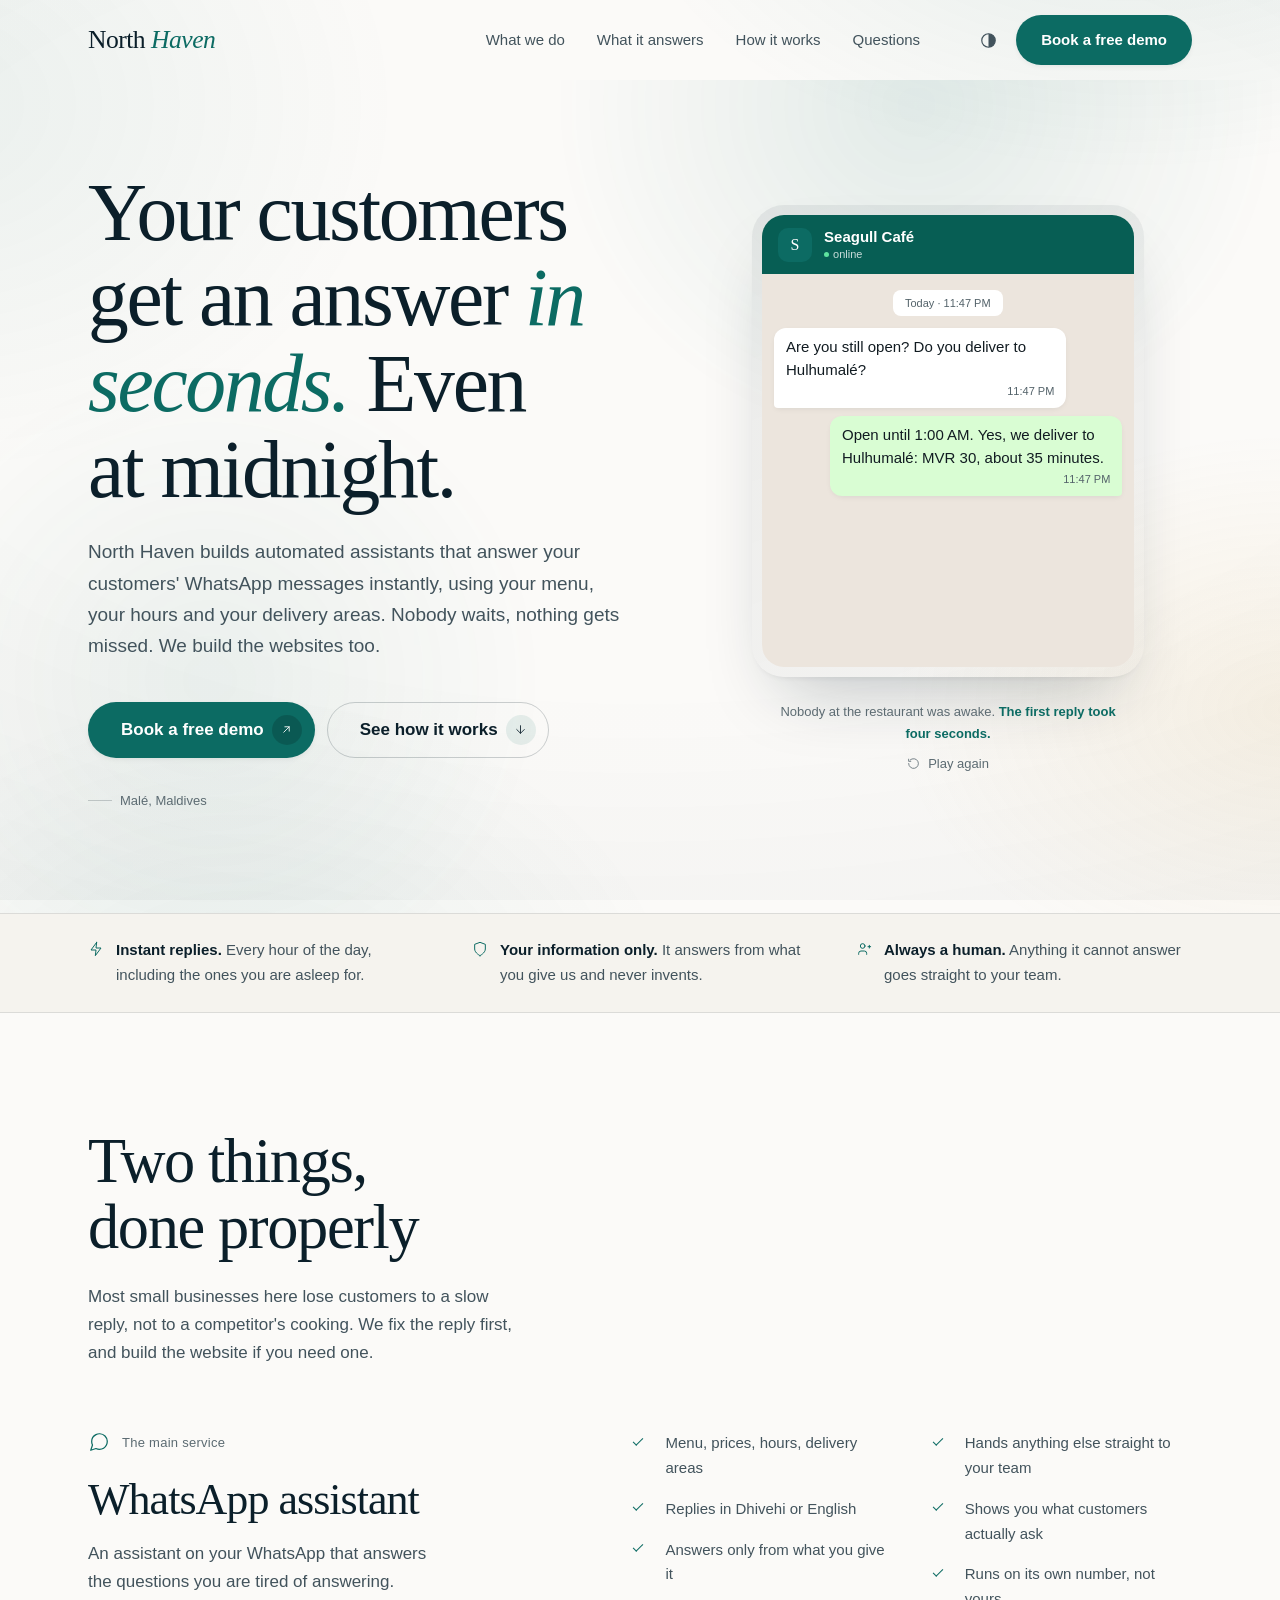
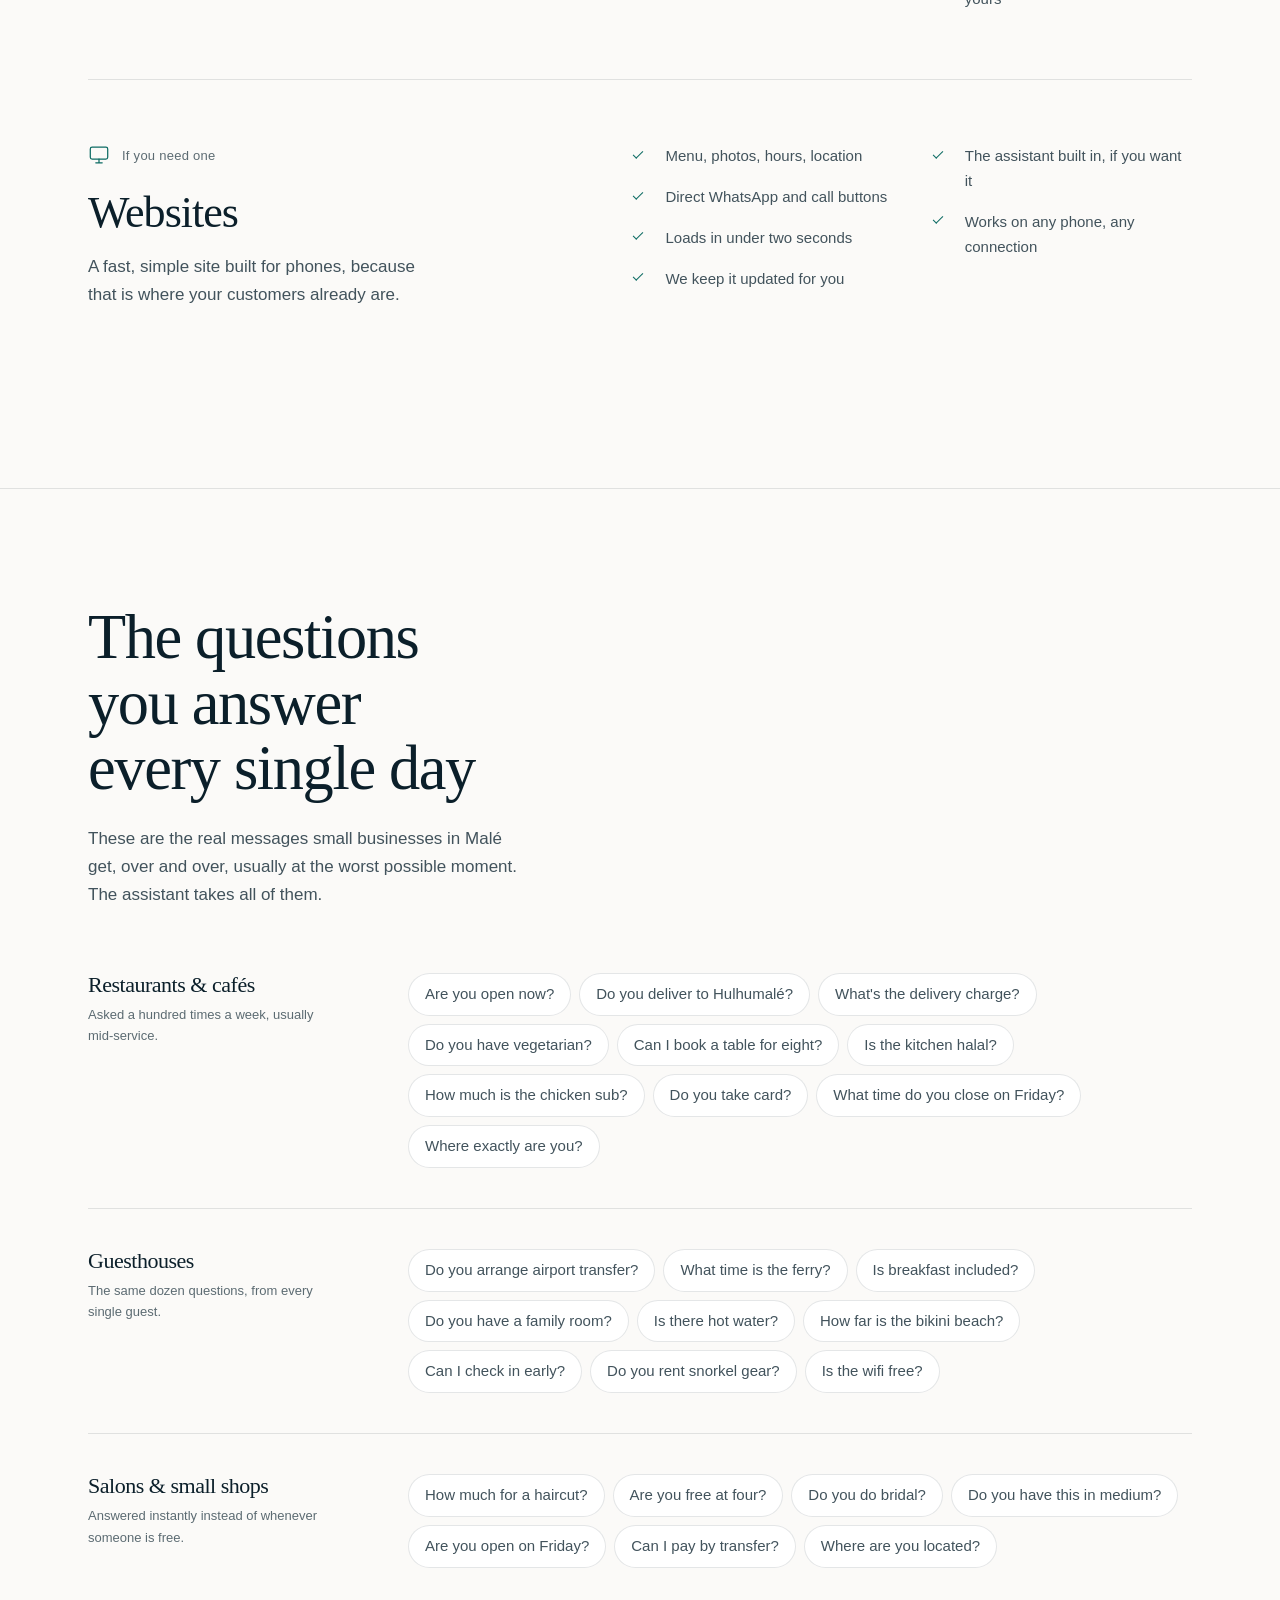
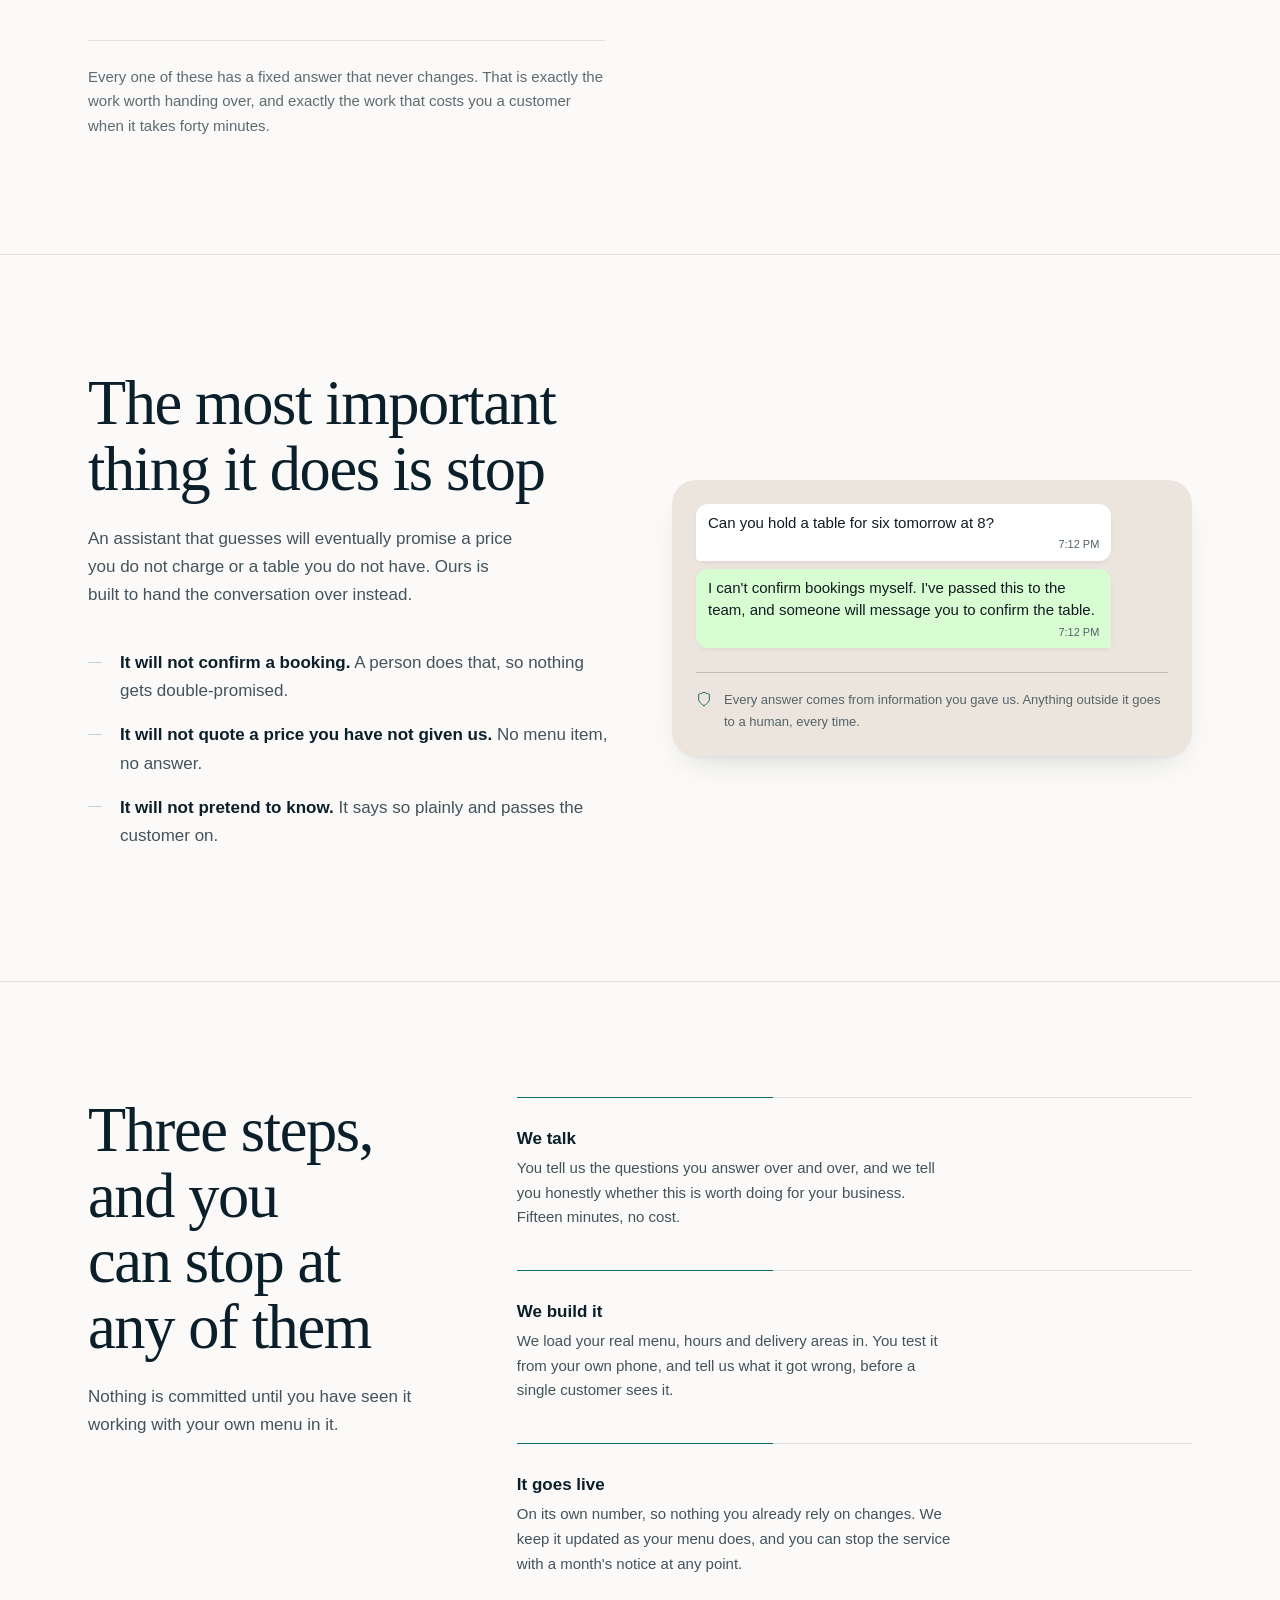
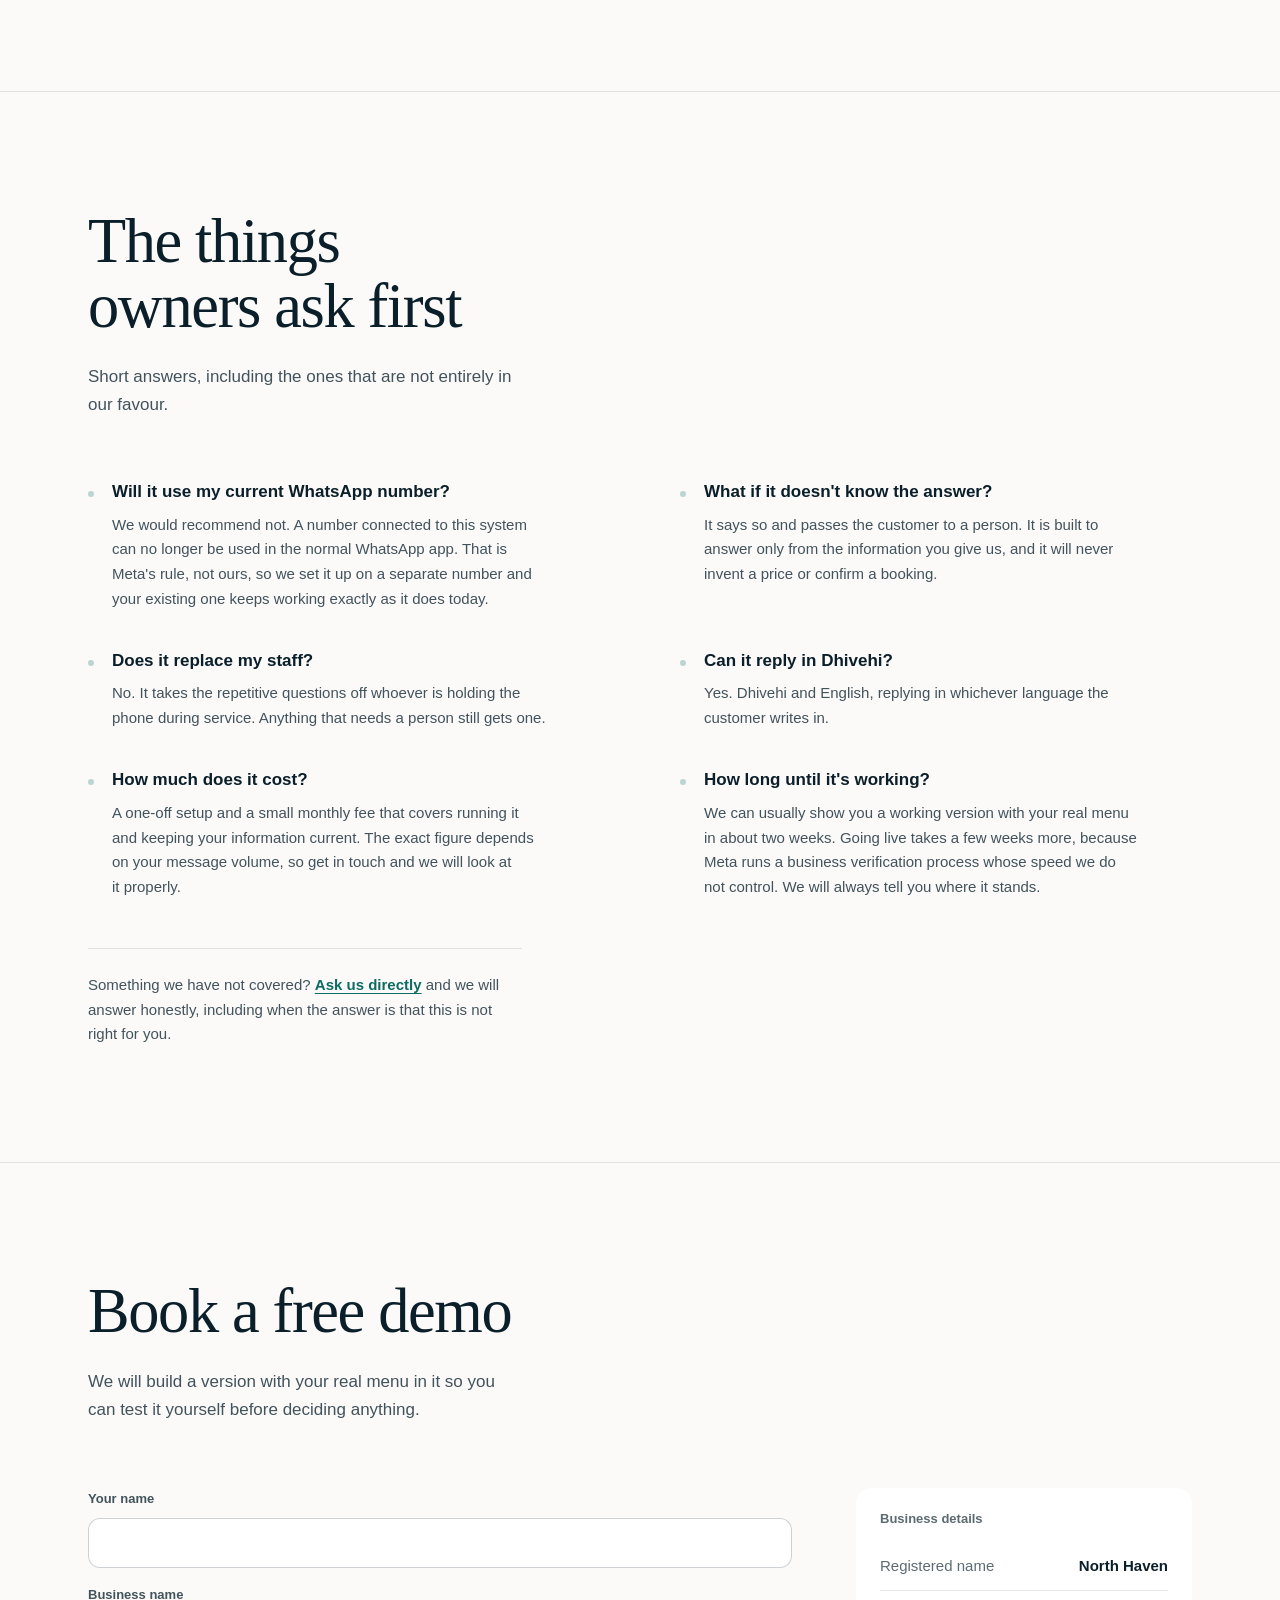
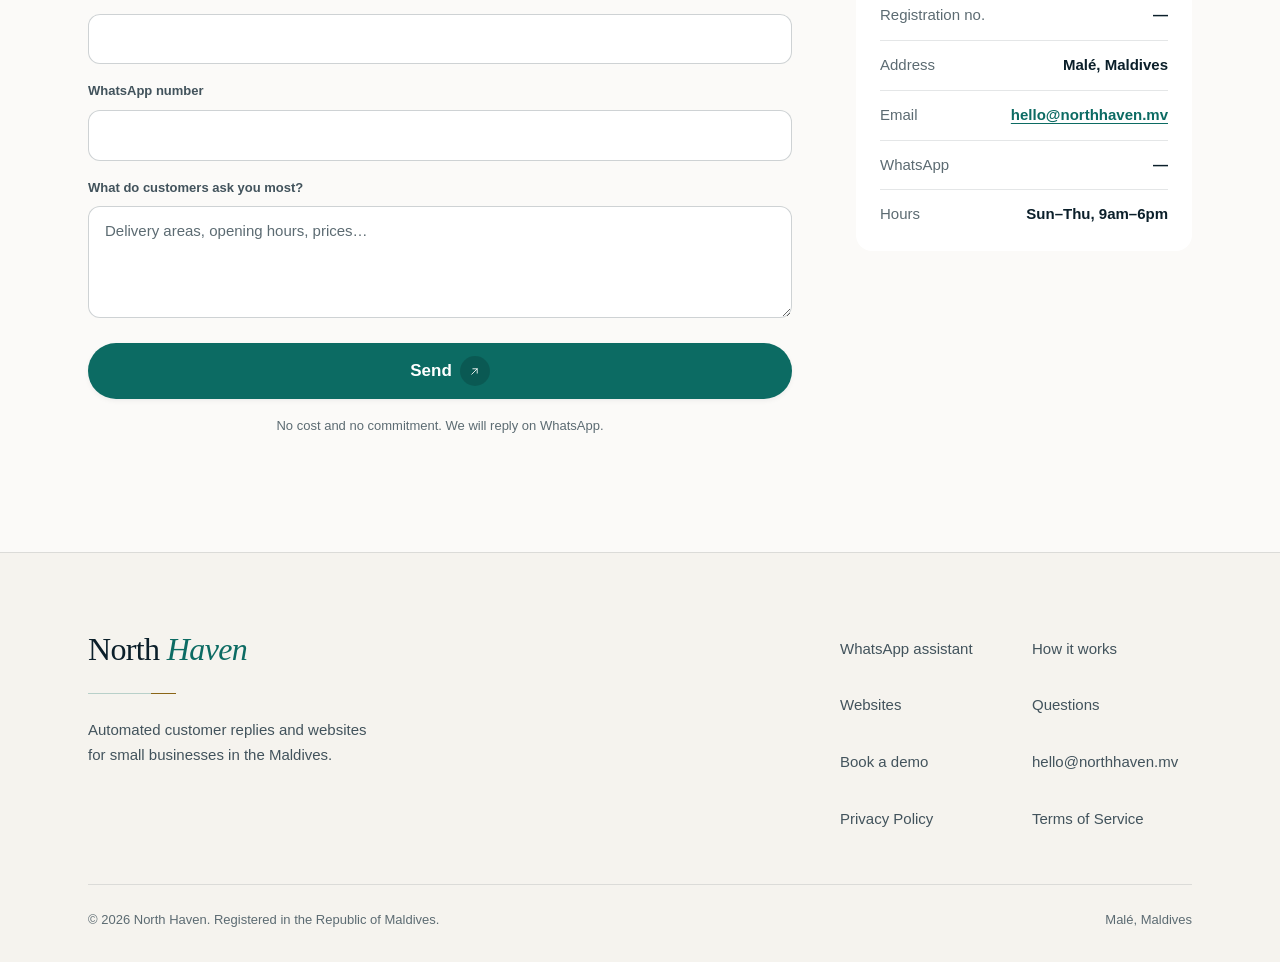
==== index.html @ 82501501 "Follow the OS theme; fix drawer focus and toggle a11y The light theme was complete and passing contr" ====
<!DOCTYPE html>
<html lang="en">
<head>
<meta charset="utf-8">
<meta name="viewport" content="width=device-width, initial-scale=1">
<title>North Haven — Automated WhatsApp replies for Maldivian businesses</title>
<meta name="description" content="North Haven builds automated assistants that answer your customers' WhatsApp messages instantly, from your menu, hours and delivery areas, so nobody waits. Websites too. Based in Malé, Maldives.">
<link rel="canonical" href="https://northhaven.mv/">

<meta property="og:type" content="website">
<meta property="og:url" content="https://northhaven.mv/">
<meta property="og:site_name" content="North Haven">
<meta property="og:title" content="North Haven — Automated WhatsApp replies for Maldivian businesses">
<meta property="og:description" content="Your customers get an answer in seconds. Even at midnight. Automated WhatsApp assistants and websites for small businesses in the Maldives.">
<meta property="og:locale" content="en_GB">
<meta name="twitter:card" content="summary_large_image">
<meta name="theme-color" content="#07100F">

<link rel="icon" href="data:image/svg+xml,%3Csvg xmlns='http://www.w3.org/2000/svg' viewBox='0 0 32 32'%3E%3Crect width='32' height='32' rx='7' fill='%2307100F'/%3E%3Ctext x='16' y='23.5' font-family='Georgia,serif' font-size='21' fill='%234FD1B9' text-anchor='middle'%3EN%3C/text%3E%3C/svg%3E">

<script>
(function(){
  var d=document.documentElement,t;
  d.classList.add('js');
  try{
    t=localStorage.getItem('nh-theme');
    if(t!=='light'&&t!=='dark'){
      t=window.matchMedia&&window.matchMedia('(prefers-color-scheme: light)').matches?'light':'dark';
    }
  }catch(e){t='dark';}
  d.setAttribute('data-theme',t);
  var m=document.querySelector('meta[name="theme-color"]');
  if(m)m.setAttribute('content',t==='light'?'#FBFAF8':'#07100F');
})();
</script>

<link rel="preload" href="assets/fonts/instrumentsans-normal-latin.woff2" as="font" type="font/woff2" crossorigin>
<link rel="preload" href="assets/fonts/instrumentserif-normal-latin.woff2" as="font" type="font/woff2" crossorigin>
<link rel="stylesheet" href="assets/styles.css">

<script type="application/ld+json">
{
  "@context":"https://schema.org",
  "@type":"ProfessionalService",
  "name":"North Haven",
  "description":"Automated WhatsApp assistants and websites for small businesses in the Maldives.",
  "url":"https://northhaven.mv/",
  "email":"hello@northhaven.mv",
  "areaServed":{"@type":"Country","name":"Maldives"},
  "address":{"@type":"PostalAddress","addressLocality":"Malé","addressCountry":"MV"}
}
</script>
</head>
<body>

<a class="skip" href="#main">Skip to content</a>

<header class="site-header" data-stuck="false">
  <div class="wrap">
    <nav class="nav" aria-label="Primary">
      <a class="wordmark" href="index.html">North <em>Haven</em></a>

      <ul class="nav__links">
        <li><a href="#what-we-do">What we do</a></li>
        <li><a href="#what-it-answers">What it answers</a></li>
        <li><a href="#how-it-works">How it works</a></li>
        <li><a href="#questions">Questions</a></li>
      </ul>

      <div class="nav__end">
        <button class="theme" type="button" data-theme-toggle>
          <svg viewBox="0 0 24 24" fill="none" stroke="currentColor" stroke-width="1.5" stroke-linecap="round" stroke-linejoin="round" aria-hidden="true">
            <circle cx="12" cy="12" r="8.5"/>
            <path d="M12 3.5a8.5 8.5 0 0 1 0 17z" fill="currentColor" stroke="none"/>
          </svg>
          <span class="sr" data-theme-label>Switch to light theme</span>
        </button>

        <a class="btn btn--primary nav__cta" href="#contact">Book a free demo</a>

        <button class="nav__toggle" type="button" aria-expanded="false" aria-controls="mobile-nav">
          <span class="bar"></span>
          <span class="sr">Menu</span>
        </button>
      </div>
    </nav>

    <div class="nav__drawer" id="mobile-nav" data-open="false">
      <a href="#what-we-do">What we do</a>
      <a href="#what-it-answers">What it answers</a>
      <a href="#how-it-works">How it works</a>
      <a href="#questions">Questions</a>
      <a class="btn btn--primary btn--block" href="#contact">Book a free demo</a>
    </div>
  </div>
</header>

<main id="main">

  <section class="hero">
    <div class="hero__aura" aria-hidden="true"></div>
    <div class="wrap">
      <div class="hero__grid">

        <div>
          <h1>Your customers get an answer <em>in seconds.</em> Even at midnight.</h1>
          <p class="hero__lead">
            North Haven builds automated assistants that answer your customers' WhatsApp messages
            instantly, using your menu, your hours and your delivery areas. Nobody waits, nothing
            gets missed. We build the websites too.
          </p>
          <div class="hero__actions">
            <a class="btn btn--primary btn--lg" href="#contact">
              Book a free demo
              <span class="btn__disc" aria-hidden="true">
                <svg viewBox="0 0 24 24" fill="none" stroke="currentColor" stroke-linecap="round" stroke-linejoin="round"><path d="M7 17 17 7M9 7h8v8"/></svg>
              </span>
            </a>
            <a class="btn btn--ghost btn--lg" href="#how-it-works">
              See how it works
              <span class="btn__disc" aria-hidden="true">
                <svg viewBox="0 0 24 24" fill="none" stroke="currentColor" stroke-linecap="round" stroke-linejoin="round"><path d="M12 5v14M5 12l7 7 7-7"/></svg>
              </span>
            </a>
          </div>
          <p class="hero__where">Malé, Maldives</p>
        </div>

        <div class="demo" id="demo">
          <div class="demo__tray">
            <div class="demo__phone">
              <div class="demo__bar">
                <span class="demo__av" aria-hidden="true">S</span>
                <span class="demo__who">
                  <b>Seagull Café</b>
                  <span><i aria-hidden="true"></i> online</span>
                </span>
              </div>
              <div class="demo__body" role="img" aria-label="An example WhatsApp conversation at 11:47 PM. A customer asks whether the restaurant is open and delivers to Hulhumalé, and the assistant answers instantly with the closing time, the delivery charge and the vegetarian options.">
                <span class="demo__stamp" data-seq data-hold="500">Today · 11:47 PM</span>

                <div class="msg msg--in" data-seq data-hold="900">
                  Are you still open? Do you deliver to Hulhumalé?
                  <time>11:47 PM</time>
                </div>

                <div class="typing" data-hold="1100" aria-hidden="true"><i></i><i></i><i></i></div>

                <div class="msg msg--out" data-seq data-hold="1600">
                  Open until 1:00 AM. Yes, we deliver to Hulhumalé: MVR 30, about 35 minutes.
                  <time>11:47 PM</time>
                </div>

                <div class="msg msg--in" data-seq data-hold="800">
                  Anything vegetarian?
                  <time>11:48 PM</time>
                </div>

                <div class="typing" data-hold="900" aria-hidden="true"><i></i><i></i><i></i></div>

                <div class="msg msg--out" data-seq data-hold="0">
                  Five vegetarian dishes tonight. Sending you the list and prices now.
                  <time>11:48 PM</time>
                </div>
              </div>
            </div>
          </div>
          <p class="demo__caption">Nobody at the restaurant was awake. <b>The first reply took four seconds.</b></p>
          <button class="demo__replay" type="button" data-replay hidden>
            <svg viewBox="0 0 24 24" fill="none" stroke="currentColor" stroke-linecap="round" stroke-linejoin="round" aria-hidden="true"><path d="M3 12a9 9 0 1 0 3-6.7"/><path d="M3 4v4h4"/></svg>
            Play again
          </button>
        </div>

      </div>
    </div>
  </section>

  <div class="band">
    <div class="wrap">
      <ul>
        <li>
          <svg viewBox="0 0 24 24" fill="none" stroke="currentColor" stroke-linecap="round" stroke-linejoin="round" aria-hidden="true"><path d="M13 2 4.5 13.5H12l-1 8.5 8.5-11.5H12l1-8.5z"/></svg>
          <span><b>Instant replies.</b> Every hour of the day, including the ones you are asleep for.</span>
        </li>
        <li>
          <svg viewBox="0 0 24 24" fill="none" stroke="currentColor" stroke-linecap="round" stroke-linejoin="round" aria-hidden="true"><path d="M12 22s8-4 8-10V5l-8-3-8 3v7c0 6 8 10 8 10z"/></svg>
          <span><b>Your information only.</b> It answers from what you give us and never invents.</span>
        </li>
        <li>
          <svg viewBox="0 0 24 24" fill="none" stroke="currentColor" stroke-linecap="round" stroke-linejoin="round" aria-hidden="true"><path d="M16 20v-1.5a3.5 3.5 0 0 0-3.5-3.5h-5A3.5 3.5 0 0 0 4 18.5V20"/><circle cx="10" cy="7.5" r="3.5"/><path d="M18 8.5h4M20 6.5v4"/></svg>
          <span><b>Always a human.</b> Anything it cannot answer goes straight to your team.</span>
        </li>
      </ul>
    </div>
  </div>

  <section class="section" id="what-we-do">
    <div class="wrap">
      <div class="shead">
        <h2>Two things, done properly</h2>
        <p>Most small businesses here lose customers to a slow reply, not to a competitor's
           cooking. We fix the reply first, and build the website if you need one.</p>
      </div>

      <article class="svc">
        <div>
          <div class="svc__mark">
            <svg viewBox="0 0 24 24" fill="none" stroke="currentColor" stroke-linecap="round" stroke-linejoin="round" aria-hidden="true"><path d="M21 11.5a8.4 8.4 0 0 1-.9 3.8 8.5 8.5 0 0 1-7.6 4.7 8.4 8.4 0 0 1-3.8-.9L3 21l1.9-5.7a8.4 8.4 0 0 1-.9-3.8 8.5 8.5 0 0 1 4.7-7.6 8.4 8.4 0 0 1 3.8-.9h.5a8.5 8.5 0 0 1 8 8v.5z"/></svg>
            <span>The main service</span>
          </div>
          <h3>WhatsApp assistant</h3>
          <p class="svc__lede">An assistant on your WhatsApp that answers the questions you are
             tired of answering.</p>
        </div>
        <ul class="svc__list">
          <li>Menu, prices, hours, delivery areas</li>
          <li>Replies in Dhivehi or English</li>
          <li>Answers only from what you give it</li>
          <li>Hands anything else straight to your team</li>
          <li>Shows you what customers actually ask</li>
          <li>Runs on its own number, not yours</li>
        </ul>
      </article>

      <article class="svc">
        <div>
          <div class="svc__mark">
            <svg viewBox="0 0 24 24" fill="none" stroke="currentColor" stroke-linecap="round" stroke-linejoin="round" aria-hidden="true"><rect x="2.5" y="3.5" width="19" height="13" rx="2"/><path d="M8.5 20.5h7M12 16.5v4"/></svg>
            <span>If you need one</span>
          </div>
          <h3>Websites</h3>
          <p class="svc__lede">A fast, simple site built for phones, because that is where your
             customers already are.</p>
        </div>
        <ul class="svc__list">
          <li>Menu, photos, hours, location</li>
          <li>Direct WhatsApp and call buttons</li>
          <li>Loads in under two seconds</li>
          <li>We keep it updated for you</li>
          <li>The assistant built in, if you want it</li>
          <li>Works on any phone, any connection</li>
        </ul>
      </article>
    </div>
  </section>

  <section class="section" id="what-it-answers">
    <div class="wrap">
      <div class="shead">
        <h2>The questions you answer every single day</h2>
        <p>These are the real messages small businesses in Malé get, over and over, usually at
           the worst possible moment. The assistant takes all of them.</p>
      </div>

      <div class="ask">
        <div class="ask__row">
          <div class="ask__who">
            <h3>Restaurants &amp; cafés</h3>
            <p>Asked a hundred times a week, usually mid-service.</p>
          </div>
          <ul class="ask__chips">
            <li>Are you open now?</li>
            <li>Do you deliver to Hulhumalé?</li>
            <li>What's the delivery charge?</li>
            <li>Do you have vegetarian?</li>
            <li>Can I book a table for eight?</li>
            <li>Is the kitchen halal?</li>
            <li>How much is the chicken sub?</li>
            <li>Do you take card?</li>
            <li>What time do you close on Friday?</li>
            <li>Where exactly are you?</li>
          </ul>
        </div>

        <div class="ask__row">
          <div class="ask__who">
            <h3>Guesthouses</h3>
            <p>The same dozen questions, from every single guest.</p>
          </div>
          <ul class="ask__chips">
            <li>Do you arrange airport transfer?</li>
            <li>What time is the ferry?</li>
            <li>Is breakfast included?</li>
            <li>Do you have a family room?</li>
            <li>Is there hot water?</li>
            <li>How far is the bikini beach?</li>
            <li>Can I check in early?</li>
            <li>Do you rent snorkel gear?</li>
            <li>Is the wifi free?</li>
          </ul>
        </div>

        <div class="ask__row">
          <div class="ask__who">
            <h3>Salons &amp; small shops</h3>
            <p>Answered instantly instead of whenever someone is free.</p>
          </div>
          <ul class="ask__chips">
            <li>How much for a haircut?</li>
            <li>Are you free at four?</li>
            <li>Do you do bridal?</li>
            <li>Do you have this in medium?</li>
            <li>Are you open on Friday?</li>
            <li>Can I pay by transfer?</li>
            <li>Where are you located?</li>
          </ul>
        </div>
      </div>

      <p class="ask__note">Every one of these has a fixed answer that never changes. That is
         exactly the work worth handing over, and exactly the work that costs you a customer
         when it takes forty minutes.</p>
    </div>
  </section>

  <section class="section" id="honest">
    <div class="wrap">
      <div class="honest">
        <div>
          <div class="shead">
            <h2>The most important thing it does is stop</h2>
            <p>An assistant that guesses will eventually promise a price you do not charge or a
               table you do not have. Ours is built to hand the conversation over instead.</p>
          </div>
          <ul class="wont">
            <li><b>It will not confirm a booking.</b> A person does that, so nothing gets
                double-promised.</li>
            <li><b>It will not quote a price you have not given us.</b> No menu item, no answer.</li>
            <li><b>It will not pretend to know.</b> It says so plainly and passes the customer on.</li>
          </ul>
        </div>

        <div class="proof">
          <div class="msg msg--in">
            Can you hold a table for six tomorrow at 8?
            <time>7:12 PM</time>
          </div>
          <div class="msg msg--out">
            I can't confirm bookings myself. I've passed this to the team, and someone will message
            you to confirm the table.
            <time>7:12 PM</time>
          </div>
          <p class="proof__foot">
            <svg viewBox="0 0 24 24" fill="none" stroke="currentColor" stroke-linecap="round" stroke-linejoin="round" aria-hidden="true"><path d="M12 22s8-4 8-10V5l-8-3-8 3v7c0 6 8 10 8 10z"/></svg>
            <span>Every answer comes from information you gave us. Anything outside it goes to a
            human, every time.</span>
          </p>
        </div>
      </div>
    </div>
  </section>

  <section class="section" id="how-it-works">
    <div class="wrap">
      <div class="split">
        <div class="shead">
          <h2>Three steps, and you can stop at any of them</h2>
          <p>Nothing is committed until you have seen it working with your own menu in it.</p>
        </div>

        <div class="steps">
          <article class="step">
            <h3>We talk</h3>
            <p>You tell us the questions you answer over and over, and we tell you honestly
               whether this is worth doing for your business. Fifteen minutes, no cost.</p>
          </article>
          <article class="step">
            <h3>We build it</h3>
            <p>We load your real menu, hours and delivery areas in. You test it from your own
               phone, and tell us what it got wrong, before a single customer sees it.</p>
          </article>
          <article class="step">
            <h3>It goes live</h3>
            <p>On its own number, so nothing you already rely on changes. We keep it updated as
               your menu does, and you can stop the service with a month's notice at any point.</p>
          </article>
        </div>
      </div>
    </div>
  </section>

  <section class="section" id="questions">
    <div class="wrap">
      <div class="shead">
        <h2>The things owners ask first</h2>
        <p>Short answers, including the ones that are not entirely in our favour.</p>
      </div>

      <div class="faq">
          <div class="faq__item">
            <h3>Will it use my current WhatsApp number?</h3>
            <p>We would recommend not. A number connected to this system can no longer be used in
               the normal WhatsApp app. That is Meta's rule, not ours, so we set it up on a
               separate number and your existing one keeps working exactly as it does today.</p>
          </div>
          <div class="faq__item">
            <h3>What if it doesn't know the answer?</h3>
            <p>It says so and passes the customer to a person. It is built to answer only from the
               information you give us, and it will never invent a price or confirm a booking.</p>
          </div>
          <div class="faq__item">
            <h3>Does it replace my staff?</h3>
            <p>No. It takes the repetitive questions off whoever is holding the phone during
               service. Anything that needs a person still gets one.</p>
          </div>
          <div class="faq__item">
            <h3>Can it reply in Dhivehi?</h3>
            <p>Yes. Dhivehi and English, replying in whichever language the customer writes in.</p>
          </div>
          <div class="faq__item">
            <h3>How much does it cost?</h3>
            <p>A one-off setup and a small monthly fee that covers running it and keeping your
               information current. The exact figure depends on your message volume, so get in
               touch and we will look at it properly.</p>
          </div>
          <div class="faq__item">
            <h3>How long until it's working?</h3>
            <p>We can usually show you a working version with your real menu in about two weeks.
               Going live takes a few weeks more, because Meta runs a business verification
               process whose speed we do not control. We will always tell you where it stands.</p>
          </div>

        <p class="faq__more">Something we have not covered?
          <a href="#contact">Ask us directly</a> and we will answer honestly, including when the
          answer is that this is not right for you.</p>
      </div>
    </div>
  </section>

  <section class="section" id="contact">
    <div class="wrap">
      <div class="shead">
        <h2>Book a free demo</h2>
        <p>We will build a version with your real menu in it so you can test it yourself before
           deciding anything.</p>
      </div>

      <div class="contact">
        <div>
          <form id="demo-form" data-endpoint="" data-whatsapp="9607000000" novalidate>
            <div class="field">
              <label for="name">Your name</label>
              <input type="text" id="name" name="name" autocomplete="name" required>
            </div>
            <div class="field">
              <label for="business">Business name</label>
              <input type="text" id="business" name="business" autocomplete="organization" required>
            </div>
            <div class="field">
              <label for="phone">WhatsApp number</label>
              <input type="tel" id="phone" name="phone" autocomplete="tel" inputmode="tel" required>
            </div>
            <div class="field">
              <label for="message">What do customers ask you most?</label>
              <textarea id="message" name="message" placeholder="Delivery areas, opening hours, prices…"></textarea>
            </div>

            <button class="btn btn--primary btn--lg btn--block" type="submit">
              Send
              <span class="btn__disc" aria-hidden="true">
                <svg viewBox="0 0 24 24" fill="none" stroke="currentColor" stroke-linecap="round" stroke-linejoin="round"><path d="M7 17 17 7M9 7h8v8"/></svg>
              </span>
            </button>
            <p class="form__note">No cost and no commitment. We will reply on WhatsApp.</p>
            <p class="form__status" id="form-status" role="status" aria-live="polite"></p>
          </form>
        </div>

        <aside class="details">
          <h3>Business details</h3>
          <dl>
            <div class="row"><dt>Registered name</dt><dd>North Haven</dd></div>
            <div class="row"><dt>Registration no.</dt><dd>—</dd></div>
            <div class="row"><dt>Address</dt><dd>Malé, Maldives</dd></div>
            <div class="row"><dt>Email</dt><dd><a href="mailto:hello@northhaven.mv">hello@northhaven.mv</a></dd></div>
            <div class="row"><dt>WhatsApp</dt><dd>—</dd></div>
            <div class="row"><dt>Hours</dt><dd>Sun–Thu, 9am–6pm</dd></div>
          </dl>
        </aside>
      </div>
    </div>
  </section>

</main>

<footer class="site-footer">
  <div class="wrap">
    <div class="footer__top">
      <div class="footer__blurb">
        <span class="wordmark">North <em>Haven</em></span>
        <div class="rule"></div>
        <p>Automated customer replies and websites for small businesses in the Maldives.</p>
      </div>
      <nav class="footer__nav" aria-label="Footer">
        <a href="#what-we-do">WhatsApp assistant</a>
        <a href="#how-it-works">How it works</a>
        <a href="#what-we-do">Websites</a>
        <a href="#questions">Questions</a>
        <a href="#contact">Book a demo</a>
        <a href="mailto:hello@northhaven.mv">hello@northhaven.mv</a>
        <a href="privacy.html">Privacy Policy</a>
        <a href="terms.html">Terms of Service</a>
      </nav>
    </div>
    <div class="footer__bottom">
      <span>© <span data-year>2026</span> North Haven. Registered in the Republic of Maldives.</span>
      <span>Malé, Maldives</span>
    </div>
  </div>
</footer>

<script src="assets/main.js" defer></script>
</body>
</html>
---- assets/styles.css ----
/* ============================================================
   Fonts — self-hosted. No third-party request, no visitor IP
   leaves the site. Files in assets/fonts/.
   ============================================================ */

@font-face{
  font-family:'Instrument Sans';
  font-style:italic;
  font-weight:400 700;
  font-display:swap;
  src:url(fonts/instrumentsans-italic-latin-ext.woff2) format('woff2');
  unicode-range:U+0100-02BA, U+02BD-02C5, U+02C7-02CC, U+02CE-02D7, U+02DD-02FF, U+0304, U+0308, U+0329, U+1D00-1DBF, U+1E00-1E9F, U+1EF2-1EFF, U+2020, U+20A0-20AB, U+20AD-20C0, U+2113, U+2C60-2C7F, U+A720-A7FF;
}
@font-face{
  font-family:'Instrument Sans';
  font-style:italic;
  font-weight:400 700;
  font-display:swap;
  src:url(fonts/instrumentsans-italic-latin.woff2) format('woff2');
  unicode-range:U+0000-00FF, U+0131, U+0152-0153, U+02BB-02BC, U+02C6, U+02DA, U+02DC, U+0304, U+0308, U+0329, U+2000-206F, U+20AC, U+2122, U+2191, U+2193, U+2212, U+2215, U+FEFF, U+FFFD;
}
@font-face{
  font-family:'Instrument Sans';
  font-style:normal;
  font-weight:400 700;
  font-display:swap;
  src:url(fonts/instrumentsans-normal-latin-ext.woff2) format('woff2');
  unicode-range:U+0100-02BA, U+02BD-02C5, U+02C7-02CC, U+02CE-02D7, U+02DD-02FF, U+0304, U+0308, U+0329, U+1D00-1DBF, U+1E00-1E9F, U+1EF2-1EFF, U+2020, U+20A0-20AB, U+20AD-20C0, U+2113, U+2C60-2C7F, U+A720-A7FF;
}
@font-face{
  font-family:'Instrument Sans';
  font-style:normal;
  font-weight:400 700;
  font-display:swap;
  src:url(fonts/instrumentsans-normal-latin.woff2) format('woff2');
  unicode-range:U+0000-00FF, U+0131, U+0152-0153, U+02BB-02BC, U+02C6, U+02DA, U+02DC, U+0304, U+0308, U+0329, U+2000-206F, U+20AC, U+2122, U+2191, U+2193, U+2212, U+2215, U+FEFF, U+FFFD;
}
@font-face{
  font-family:'Instrument Serif';
  font-style:italic;
  font-weight:400;
  font-display:swap;
  src:url(fonts/instrumentserif-italic-latin-ext.woff2) format('woff2');
  unicode-range:U+0100-02BA, U+02BD-02C5, U+02C7-02CC, U+02CE-02D7, U+02DD-02FF, U+0304, U+0308, U+0329, U+1D00-1DBF, U+1E00-1E9F, U+1EF2-1EFF, U+2020, U+20A0-20AB, U+20AD-20C0, U+2113, U+2C60-2C7F, U+A720-A7FF;
}
@font-face{
  font-family:'Instrument Serif';
  font-style:italic;
  font-weight:400;
  font-display:swap;
  src:url(fonts/instrumentserif-italic-latin.woff2) format('woff2');
  unicode-range:U+0000-00FF, U+0131, U+0152-0153, U+02BB-02BC, U+02C6, U+02DA, U+02DC, U+0304, U+0308, U+0329, U+2000-206F, U+20AC, U+2122, U+2191, U+2193, U+2212, U+2215, U+FEFF, U+FFFD;
}
@font-face{
  font-family:'Instrument Serif';
  font-style:normal;
  font-weight:400;
  font-display:swap;
  src:url(fonts/instrumentserif-normal-latin-ext.woff2) format('woff2');
  unicode-range:U+0100-02BA, U+02BD-02C5, U+02C7-02CC, U+02CE-02D7, U+02DD-02FF, U+0304, U+0308, U+0329, U+1D00-1DBF, U+1E00-1E9F, U+1EF2-1EFF, U+2020, U+20A0-20AB, U+20AD-20C0, U+2113, U+2C60-2C7F, U+A720-A7FF;
}
@font-face{
  font-family:'Instrument Serif';
  font-style:normal;
  font-weight:400;
  font-display:swap;
  src:url(fonts/instrumentserif-normal-latin.woff2) format('woff2');
  unicode-range:U+0000-00FF, U+0131, U+0152-0153, U+02BB-02BC, U+02C6, U+02DA, U+02DC, U+0304, U+0308, U+0329, U+2000-206F, U+20AC, U+2122, U+2191, U+2193, U+2212, U+2215, U+FEFF, U+FFFD;
}

/* ============================================================
   North Haven — design system
   Dark by default. [data-theme="light"] on <html> flips it.
   Spacing is an 8pt scale. Type is a fixed ramp.
   ============================================================ */

:root{
  color-scheme:dark;

  --bg:#07100F;
  --bg-2:#0B1817;
  --surface:#0E1E1C;
  --surface-2:#122523;
  --line:rgb(226 242 239 / .09);
  --line-2:rgb(226 242 239 / .17);
  --fg:#E9F1EF;
  --fg-2:#A7BAB6;
  --fg-3:#8CA09C;

  --accent:#4FD1B9;
  --accent-ink:#062B27;
  --accent-soft:rgb(79 209 185 / .13);
  --accent-line:rgb(79 209 185 / .32);
  --sand:#E5BB6E;

  --glow-a:rgb(79 209 185 / .13);
  --glow-b:rgb(20 118 108 / .20);
  --glow-c:rgb(229 187 110 / .07);
  --vignette:rgb(2 8 8 / .55);

  --shadow-1:0 2px 8px -2px rgb(2 10 9 / .5);
  --shadow-2:0 18px 40px -20px rgb(2 10 9 / .8), 0 2px 6px -3px rgb(2 10 9 / .6);
  --shadow-3:0 40px 80px -32px rgb(2 10 9 / .9), 0 4px 12px -6px rgb(2 10 9 / .7);

  --chat-canvas:#0C1A19;
  --chat-in:#152524;
  --chat-out:#123B34;
  --chat-fg:#D2ECE0;
  --chat-meta:#93B5A9;
  --chat-bar:#0B2A26;

  /* 8pt scale */
  --s1:4px;  --s2:8px;  --s3:12px; --s4:16px; --s5:24px;
  --s6:32px; --s7:40px; --s8:48px; --s9:64px; --s10:80px;
  --s11:96px; --s12:128px;

  --sect:clamp(80px,9vw,128px);
  --wrap:1200px;
  --gut:clamp(20px,4vw,48px);

  --r1:8px; --r2:12px; --r3:16px; --r4:24px; --r5:32px;

  --disp:'Instrument Serif',Georgia,'Times New Roman',serif;
  --sans:'Instrument Sans',-apple-system,BlinkMacSystemFont,'Segoe UI',Helvetica,Arial,sans-serif;

  --t-xs:.8125rem; --t-sm:.9375rem; --t-base:1.0625rem;
  --t-md:1.1875rem; --t-lg:1.375rem; --t-xl:1.75rem;
  --t-2xl:clamp(2rem,1.5rem + 2vw,2.75rem);
  --t-3xl:clamp(2.4rem,1.55rem + 3.4vw,3.9rem);
  --t-4xl:clamp(2.9rem,1.7rem + 4.9vw,5.1rem);

  --out:cubic-bezier(.16,1,.3,1);
  --spring:cubic-bezier(.32,.72,0,1);
  --ease:cubic-bezier(.4,0,.2,1);
}

[data-theme="light"]{
  color-scheme:light;

  --bg:#FBFAF8;
  --bg-2:#F5F3EE;
  --surface:#FFFFFF;
  --surface-2:#F7F5F0;
  --line:rgb(11 31 42 / .11);
  --line-2:rgb(11 31 42 / .20);
  --fg:#0B1F2A;
  --fg-2:#42535C;
  --fg-3:#5C6B72;

  --accent:#0C6B63;
  --accent-ink:#FFFFFF;
  --accent-soft:rgb(12 107 99 / .09);
  --accent-line:rgb(12 107 99 / .26);
  --sand:#8A6516;

  --glow-a:rgb(12 107 99 / .10);
  --glow-b:rgb(12 107 99 / .07);
  --glow-c:rgb(217 164 65 / .10);
  --vignette:rgb(11 31 42 / .05);

  --shadow-1:0 2px 6px -2px rgb(11 31 42 / .10);
  --shadow-2:0 16px 34px -18px rgb(11 31 42 / .22), 0 2px 5px -3px rgb(11 31 42 / .12);
  --shadow-3:0 36px 72px -30px rgb(11 31 42 / .28), 0 4px 10px -6px rgb(11 31 42 / .14);

  --chat-canvas:#ECE5DD;
  --chat-in:#FFFFFF;
  --chat-out:#D9FDD3;
  --chat-fg:#111B21;
  --chat-meta:#54636A;
  --chat-bar:#075E54;
}

/* ---------- reset + browser surfaces ---------- */

*,*::before,*::after{box-sizing:border-box}

html{
  -webkit-text-size-adjust:100%;
  scroll-behavior:smooth;
  scroll-padding-top:96px;
  scrollbar-color:var(--line-2) transparent;
}

body{
  margin:0;
  min-height:100dvh;
  background:var(--bg);
  color:var(--fg);
  font-family:var(--sans);
  font-size:var(--t-base);
  line-height:1.65;
  font-variant-numeric:tabular-nums;
  -webkit-font-smoothing:antialiased;
  text-rendering:optimizeLegibility;
  caret-color:var(--accent);
  overflow-x:clip;
}

body::before{
  content:"";
  position:fixed;
  inset:-10%;
  z-index:-2;
  pointer-events:none;
  background:
    radial-gradient(52% 44% at 82% -4%,var(--glow-a),transparent 64%),
    radial-gradient(46% 52% at 4% 18%,var(--glow-b),transparent 66%),
    radial-gradient(40% 40% at 92% 74%,var(--glow-c),transparent 64%),
    radial-gradient(44% 48% at 24% 104%,var(--glow-b),transparent 66%);
}

body::after{
  content:"";
  position:fixed;
  inset:0;
  z-index:-1;
  pointer-events:none;
  background:radial-gradient(128% 92% at 50% 34%,transparent 46%,var(--vignette) 100%);
}

::selection{background:var(--accent-soft);color:var(--fg)}
::-webkit-scrollbar{width:12px;height:12px}
::-webkit-scrollbar-track{background:transparent}
::-webkit-scrollbar-thumb{background:var(--line-2);border-radius:99px;border:3px solid var(--bg)}
::-webkit-scrollbar-thumb:hover{background:var(--fg-3)}

img,svg{display:block;max-width:100%;height:auto}
a{color:inherit;text-underline-offset:.2em;text-decoration-thickness:1px}
button{font:inherit;color:inherit;cursor:pointer;border:0;background:none}
ul,ol{margin:0;padding:0;list-style:none}
p{margin:0;text-wrap:pretty}

h1,h2,h3,h4{
  margin:0;
  font-family:var(--disp);
  font-weight:400;
  letter-spacing:-.022em;
  line-height:1.05;
  text-wrap:balance;
}

:focus-visible{outline:2px solid var(--accent);outline-offset:3px;border-radius:4px}

.skip{
  position:absolute;left:-9999px;top:0;z-index:60;
  background:var(--accent);color:var(--accent-ink);
  padding:var(--s3) var(--s5);border-radius:0 0 var(--r1) 0;
  font-weight:600;font-size:var(--t-sm);text-decoration:none;
}
.skip:focus{left:0}

.sr{position:absolute;width:1px;height:1px;padding:0;margin:-1px;overflow:hidden;clip:rect(0 0 0 0);white-space:nowrap;border:0}

/* ---------- layout ---------- */

.wrap{max-width:var(--wrap);margin-inline:auto;padding-inline:var(--gut)}
.section{padding-block:var(--sect);position:relative}
.section + .section{border-top:1px solid var(--line)}

.shead{max-width:34rem}
.shead h2{font-size:var(--t-3xl);margin-bottom:var(--s5)}
.shead p{color:var(--fg-2);max-width:46ch}

.section > .wrap > .shead + *{margin-top:var(--s9)}

/* head on the left, content on the right, filling the width */
.split{display:grid;gap:var(--s8) var(--s10);align-items:start}
@media (min-width:900px){
  .split{grid-template-columns:minmax(0,22rem) minmax(0,1fr);gap:var(--s9) clamp(48px,6vw,96px)}
  .split > .shead{position:sticky;top:112px}
}

/* ---------- wordmark ---------- */

.wordmark{
  font-family:var(--disp);font-weight:400;font-size:1.6rem;
  letter-spacing:-.02em;line-height:1;color:var(--fg);
  text-decoration:none;white-space:nowrap;display:inline-block;
}
.wordmark em{font-style:italic;color:var(--accent)}

.rule{height:1px;width:88px;background:var(--accent-line);position:relative;margin-block:var(--s5)}
.rule::after{content:"";position:absolute;right:0;top:0;height:1px;width:28%;background:var(--sand)}

/* ---------- header ---------- */

.site-header{position:sticky;top:0;z-index:40}
.site-header::before{
  content:"";position:absolute;inset:0;
  background:color-mix(in srgb,var(--bg) 82%,transparent);
  -webkit-backdrop-filter:saturate(150%) blur(14px);
  backdrop-filter:saturate(150%) blur(14px);
  border-bottom:1px solid var(--line);
  opacity:0;transition:opacity .4s var(--spring);
}
.site-header[data-stuck="true"]::before{opacity:1}

.nav{position:relative;display:flex;align-items:center;gap:var(--s5);min-height:80px}
.nav__links{display:none;gap:var(--s6);margin-inline-start:auto;font-size:var(--t-sm)}
.nav__links a{
  color:var(--fg-2);text-decoration:none;padding-block:var(--s1);
  position:relative;transition:color .24s var(--ease);
}
.nav__links a::after{
  content:"";position:absolute;left:0;right:0;bottom:-2px;height:1px;background:var(--accent);
  transform:scaleX(0);transform-origin:left;transition:transform .4s var(--spring);
}
.nav__links a:hover{color:var(--fg)}
.nav__links a:hover::after{transform:scaleX(1)}

.nav__end{display:flex;align-items:center;gap:var(--s2);margin-inline-start:auto}
@media (min-width:960px){.nav__end{margin-inline-start:var(--s5)}}
.nav .nav__cta{display:none}

.theme{
  width:40px;height:40px;display:grid;place-items:center;border-radius:var(--r1);
  color:var(--fg-2);border:1px solid transparent;
  transition:color .24s var(--ease),background .24s var(--ease),border-color .24s var(--ease);
}
.theme:hover{color:var(--fg);background:var(--surface);border-color:var(--line)}
.theme svg{width:19px;height:19px;transition:transform .6s var(--spring)}
.theme:hover svg{transform:rotate(-32deg)}

.nav__toggle{
  width:40px;height:40px;display:grid;place-items:center;border-radius:var(--r1);
  border:1px solid var(--line-2);background:var(--surface);
}
.nav__toggle .bar{display:block;width:16px;height:1.5px;background:var(--fg);border-radius:2px;position:relative}
.nav__toggle .bar::before,.nav__toggle .bar::after{
  content:"";position:absolute;left:0;width:16px;height:1.5px;background:var(--fg);border-radius:2px;
  transition:transform .45s var(--spring),top .45s var(--spring);
}
.nav__toggle .bar::before{top:-5px}
.nav__toggle .bar::after{top:5px}
.nav__toggle[aria-expanded="true"] .bar{background:transparent}
.nav__toggle[aria-expanded="true"] .bar::before{top:0;transform:rotate(45deg)}
.nav__toggle[aria-expanded="true"] .bar::after{top:0;transform:rotate(-45deg)}

.nav__drawer{
  position:relative;display:none;padding-block:var(--s2) var(--s6);
  border-top:1px solid var(--line);
  background:color-mix(in srgb,var(--bg) 92%,transparent);
  -webkit-backdrop-filter:blur(14px);backdrop-filter:blur(14px);
}
.nav__drawer[data-open="true"]{display:block}
.nav__drawer a:not(.btn){
  display:block;padding:var(--s4) var(--s1);text-decoration:none;
  border-bottom:1px solid var(--line);color:var(--fg);
}
.nav__drawer a.btn{margin-top:var(--s5);width:100%}
.js .nav__drawer[data-open="true"] > *{opacity:0;transform:translateY(10px);animation:drawerIn .5s var(--out) forwards}
.js .nav__drawer[data-open="true"] > *:nth-child(1){animation-delay:.02s}
.js .nav__drawer[data-open="true"] > *:nth-child(2){animation-delay:.06s}
.js .nav__drawer[data-open="true"] > *:nth-child(3){animation-delay:.1s}
.js .nav__drawer[data-open="true"] > *:nth-child(4){animation-delay:.14s}
.js .nav__drawer[data-open="true"] > *:nth-child(5){animation-delay:.18s}
@keyframes drawerIn{to{opacity:1;transform:none}}

@media (min-width:960px){
  .nav__links{display:flex}
  .nav .nav__cta{display:inline-flex}
  .nav__toggle{display:none}
  .nav__drawer{display:none!important}
}

/* ---------- buttons ---------- */

.btn{
  display:inline-flex;align-items:center;justify-content:center;gap:var(--s2);
  padding:var(--s3) var(--s5);border-radius:999px;border:1px solid transparent;
  font-size:var(--t-sm);font-weight:600;text-decoration:none;white-space:nowrap;
  transition:background .3s var(--ease),color .3s var(--ease),
             border-color .3s var(--ease),transform .3s var(--spring),
             box-shadow .3s var(--ease);
}
.btn:active{transform:scale(.975)}

.btn--primary{background:var(--accent);color:var(--accent-ink);box-shadow:var(--shadow-1)}
.btn--primary:hover{box-shadow:var(--shadow-2);transform:translateY(-1px)}
.btn--primary:active{transform:scale(.975)}

.btn--ghost{border-color:var(--line-2);color:var(--fg)}
.btn--ghost:hover{border-color:var(--accent-line);background:var(--accent-soft)}

.btn--lg{padding:var(--s3) var(--s3) var(--s3) var(--s6);font-size:var(--t-base)}
.btn--block{width:100%}

/* trailing icon nested in its own disc */
.btn__disc{
  width:30px;height:30px;flex:none;border-radius:999px;display:grid;place-items:center;
  background:rgb(0 0 0 / .16);
  transition:transform .45s var(--spring),background .3s var(--ease);
}
.btn--ghost .btn__disc{background:var(--accent-soft)}
.btn__disc svg{width:13px;height:13px;stroke-width:1.6}
.btn:hover .btn__disc{transform:translate(2px,-2px) scale(1.06)}
.btn[aria-busy="true"]{opacity:.66;pointer-events:none}

/* ---------- hero ---------- */

.hero{position:relative;padding-block:clamp(48px,7vw,96px) clamp(64px,8vw,112px);overflow:hidden}
.hero__aura{
  position:absolute;inset:-30% -10% auto;height:150%;z-index:-1;pointer-events:none;
  background:
    radial-gradient(38% 44% at 68% 22%,var(--glow-a),transparent 62%),
    radial-gradient(34% 40% at 22% 68%,var(--glow-b),transparent 64%);
  filter:blur(10px);
}
.js .hero__aura{animation:drift 34s var(--ease) infinite alternate}
@keyframes drift{
  0%{transform:translate3d(-2%,0,0) scale(1)}
  50%{transform:translate3d(3%,2%,0) scale(1.08)}
  100%{transform:translate3d(-1%,-2%,0) scale(1.03)}
}

.hero__grid{display:grid;gap:clamp(48px,6vw,80px);align-items:center}
@media (min-width:1000px){.hero__grid{grid-template-columns:1.05fr .95fr}}

.hero h1{font-size:var(--t-4xl);letter-spacing:-.028em;margin-bottom:var(--s5)}
.hero h1 em{font-style:italic;color:var(--accent)}
.hero__lead{font-size:var(--t-md);color:var(--fg-2);max-width:34rem;margin-bottom:var(--s7)}
.hero__actions{display:flex;flex-wrap:wrap;gap:var(--s3)}
@media (max-width:560px){.hero__actions .btn{flex:1 1 100%}}
.hero__where{
  font-size:var(--t-xs);color:var(--fg-3);margin-top:var(--s6);
  display:flex;align-items:center;gap:var(--s2);
}
.hero__where::before{content:"";width:24px;height:1px;background:var(--line-2);flex:none}

/* ---------- the phone ---------- */

.demo{justify-self:center;width:min(100%,392px)}
@media (max-width:420px){.demo__phone{height:400px}}
.demo__tray{
  padding:10px;border-radius:var(--r5);
  background:linear-gradient(160deg,rgb(255 255 255 / .07),rgb(255 255 255 / .02));
  box-shadow:var(--shadow-3);
}
[data-theme="light"] .demo__tray{background:linear-gradient(160deg,rgb(11 31 42 / .07),rgb(11 31 42 / .03))}
.demo__phone{
  border-radius:calc(var(--r5) - 10px);overflow:hidden;
  background:var(--chat-canvas);
  display:flex;flex-direction:column;height:452px;
  box-shadow:inset 0 1px 0 rgb(255 255 255 / .1);
}
.demo__bar{
  background:var(--chat-bar);color:#fff;padding:var(--s3) var(--s4);
  display:flex;align-items:center;gap:var(--s3);flex:none;
}
.demo__av{
  width:34px;height:34px;border-radius:10px;background:var(--accent);color:var(--accent-ink);
  flex:none;display:grid;place-items:center;font-family:var(--disp);font-size:1rem;
}
.demo__who{flex:1;min-width:0;line-height:1.35}
.demo__who b{display:block;font-size:var(--t-sm);font-weight:600}
.demo__who span{display:flex;align-items:center;gap:var(--s1);font-size:.6875rem;color:rgb(255 255 255 / .78)}
.demo__who i{width:5px;height:5px;border-radius:50%;background:#5FE39F;display:block;flex:none}

.demo__body{flex:1;padding:var(--s4) var(--s3);display:flex;flex-direction:column;gap:var(--s2);overflow:hidden}
.demo__stamp{
  align-self:center;background:var(--chat-in);font-size:.6875rem;color:var(--chat-meta);
  padding:var(--s1) var(--s3);border-radius:var(--r1);margin-bottom:var(--s1);
}

.msg{
  max-width:84%;padding:var(--s2) var(--s3);font-size:var(--t-sm);line-height:1.5;
  border-radius:var(--r2);color:var(--chat-fg);box-shadow:var(--shadow-1);
}
.msg--in{background:var(--chat-in);align-self:flex-start;border-bottom-left-radius:var(--s1)}
.msg--out{background:var(--chat-out);align-self:flex-end;border-bottom-right-radius:var(--s1)}
.msg time{display:block;font-size:.6875rem;color:var(--chat-meta);text-align:right;margin-top:2px}

.typing{
  align-self:flex-start;background:var(--chat-in);border-radius:var(--r2);
  border-bottom-left-radius:var(--s1);padding:var(--s3);
  display:flex;gap:var(--s1);box-shadow:var(--shadow-1);
}
.typing i{width:5px;height:5px;border-radius:50%;background:var(--chat-meta);display:block}

.demo__caption{margin-top:var(--s5);text-align:center;font-size:var(--t-xs);color:var(--fg-3)}
.demo__caption b{color:var(--accent);font-weight:600}
.demo__replay{
  display:flex;align-items:center;justify-content:center;gap:var(--s2);margin:var(--s2) auto 0;
  font-size:var(--t-xs);color:var(--fg-3);transition:color .3s var(--ease);
}
.demo__replay:hover{color:var(--accent)}
.demo__replay svg{width:13px;height:13px;stroke-width:1.5;transition:transform .6s var(--spring)}
.demo__replay:hover svg{transform:rotate(-180deg)}

/* the one authored motion moment */
.js .demo__body [data-seq]{opacity:0;transform:translateY(12px) scale(.985);filter:blur(3px)}
.js .demo__body [data-seq].is-in{animation:seq .62s var(--out) forwards}
@keyframes seq{to{opacity:1;transform:none;filter:blur(0)}}
.js .typing{display:none}
.js .typing.is-on{display:flex}
.typing.is-on i{animation:blink 1.3s infinite}
.typing.is-on i:nth-child(2){animation-delay:.16s}
.typing.is-on i:nth-child(3){animation-delay:.32s}
@keyframes blink{0%,62%,100%{opacity:.3;transform:translateY(0)}31%{opacity:1;transform:translateY(-3px)}}

/* ---------- assurance band ---------- */

.band{border-block:1px solid var(--line);background:var(--bg-2)}
.band ul{display:grid;gap:var(--s4);padding-block:var(--s5)}
@media (min-width:820px){.band ul{grid-template-columns:repeat(3,1fr);gap:var(--s8)}}
.band li{display:flex;align-items:flex-start;gap:var(--s3);font-size:var(--t-sm);color:var(--fg-2)}
.band b{color:var(--fg);font-weight:600}
.band svg{width:16px;height:16px;stroke-width:1.5;color:var(--accent);flex:none;margin-top:3px}

/* ---------- services ---------- */

.svc{border-top:1px solid var(--line);padding-block:var(--s9);display:grid;gap:var(--s6) var(--s10)}
.svc:first-of-type{border-top:0;padding-top:0}
@media (min-width:900px){.svc{grid-template-columns:minmax(0,1fr) minmax(0,1.2fr)}}
.svc__mark{display:flex;align-items:center;gap:var(--s3);margin-bottom:var(--s5);color:var(--accent)}
.svc__mark svg{width:22px;height:22px;stroke-width:1.35;flex:none}
.svc__mark span{font-size:var(--t-xs);color:var(--fg-3);letter-spacing:.02em}
.svc h3{font-size:var(--t-2xl);margin-bottom:var(--s4)}
.svc__lede{color:var(--fg-2);max-width:38ch}
.svc__list{columns:2;column-gap:var(--s7)}
@media (max-width:640px){.svc__list{columns:1}}
.svc__list li{
  position:relative;padding-inline-start:var(--s6);margin-bottom:var(--s4);
  font-size:var(--t-sm);color:var(--fg-2);break-inside:avoid;
}
.svc__list li::before{
  content:"";position:absolute;left:0;top:.42em;width:10px;height:5px;
  border-left:1.5px solid var(--accent);border-bottom:1.5px solid var(--accent);
  transform:rotate(-45deg);
}

/* ---------- what it answers ---------- */

.ask{display:grid}
.ask__row{
  display:grid;gap:var(--s4) var(--s8);align-items:start;
  padding-block:var(--s7);border-top:1px solid var(--line);
}
.ask__row:first-child{border-top:0;padding-top:0}
@media (min-width:820px){.ask__row{grid-template-columns:minmax(0,16rem) minmax(0,1fr);gap:var(--s4) var(--s9)}}
.ask__who h3{font-size:var(--t-lg);margin-bottom:var(--s2)}
.ask__who p{font-size:var(--t-xs);color:var(--fg-3)}
.ask__chips{display:flex;flex-wrap:wrap;gap:var(--s2)}
.ask__chips li{
  font-size:var(--t-sm);color:var(--fg-2);
  padding:var(--s2) var(--s4);border-radius:999px;
  background:var(--surface);border:1px solid var(--line);
  transition:color .3s var(--ease),border-color .3s var(--ease),transform .3s var(--spring);
}
.ask__chips li:hover{color:var(--fg);border-color:var(--accent-line);transform:translateY(-2px)}
.ask__note{
  margin-top:var(--s6);padding-top:var(--s5);border-top:1px solid var(--line);
  font-size:var(--t-sm);color:var(--fg-3);max-width:62ch;
}

/* ---------- the refusal ---------- */

.honest{display:grid;gap:clamp(40px,5vw,72px);align-items:center}
@media (min-width:940px){.honest{grid-template-columns:1fr 1fr}}
.proof{background:var(--chat-canvas);border-radius:var(--r4);padding:var(--s5);box-shadow:var(--shadow-2)}
.proof .msg{max-width:88%;font-size:var(--t-sm)}
.proof .msg + .msg{margin-top:var(--s2)}
.proof__foot{
  display:flex;gap:var(--s3);align-items:flex-start;margin-top:var(--s5);
  padding-top:var(--s4);border-top:1px solid var(--line-2);
  font-size:var(--t-xs);color:var(--chat-meta);
}
.proof__foot svg{width:16px;height:16px;stroke-width:1.4;color:var(--accent);flex:none;margin-top:2px}
.wont{margin-top:var(--s7)}
.wont li{position:relative;padding-inline-start:var(--s6);margin-bottom:var(--s4);color:var(--fg-2)}
.wont li::before{content:"";position:absolute;left:0;top:.72em;width:14px;height:1px;background:var(--accent-line)}
.wont b{color:var(--fg);font-weight:600}

/* ---------- how it works ---------- */

.steps{display:grid;gap:var(--s6)}
@media (min-width:900px){.steps{grid-template-columns:repeat(3,1fr);gap:var(--s8)}}
.split .steps{grid-template-columns:1fr;gap:var(--s7)}
.split .step p{max-width:52ch}
.step{position:relative;padding-top:var(--s6);border-top:1px solid var(--line)}
.step::after{
  content:"";position:absolute;top:-1px;left:0;width:38%;height:1px;background:var(--accent);
  transform:scaleX(0);transform-origin:left;transition:transform .8s var(--spring);
}
.step.is-in::after{transform:scaleX(1)}
.step:nth-child(2)::after{transition-delay:.12s}
.step:nth-child(3)::after{transition-delay:.24s}
.step h3{font-family:var(--sans);font-size:var(--t-base);font-weight:600;letter-spacing:0;margin-bottom:var(--s2)}
.step p{color:var(--fg-2);font-size:var(--t-sm);max-width:34ch}

/* ---------- faq ---------- */

.faq{display:grid;gap:var(--s7) var(--s10)}
@media (min-width:900px){.faq{grid-template-columns:1fr 1fr}}
.faq h3{font-family:var(--sans);font-size:var(--t-base);font-weight:600;letter-spacing:0;margin-bottom:var(--s3);color:var(--fg)}
.faq p{color:var(--fg-2);font-size:var(--t-sm);max-width:52ch}
.faq__item{position:relative;padding-inline-start:var(--s5)}
.faq__item::before{content:"";position:absolute;left:0;top:.5em;width:6px;height:6px;border-radius:50%;background:var(--accent-line)}
.faq__more{
  grid-column:1/-1;margin-top:var(--s2);padding-top:var(--s5);border-top:1px solid var(--line);
  font-size:var(--t-sm);color:var(--fg-3);
}
.faq__more a{color:var(--accent);font-weight:600}

/* ---------- contact ---------- */

.contact{display:grid;gap:var(--s8)}
@media (min-width:960px){.contact{grid-template-columns:minmax(0,1fr) 21rem;gap:clamp(48px,5vw,80px);align-items:start}}
.field{margin-bottom:var(--s4)}
.field label{display:block;font-size:var(--t-xs);font-weight:600;margin-bottom:var(--s2);color:var(--fg-2)}
.field input,.field textarea{
  width:100%;font:inherit;font-size:var(--t-sm);color:var(--fg);
  background:var(--surface);border:1px solid var(--line-2);border-radius:var(--r2);
  padding:var(--s3) var(--s4);
  transition:border-color .3s var(--ease),box-shadow .3s var(--ease),background .3s var(--ease);
}
.field input::placeholder,.field textarea::placeholder{color:var(--fg-3)}
.field input:focus,.field textarea:focus{
  outline:none;border-color:var(--accent);background:var(--surface-2);
  box-shadow:0 0 0 3px var(--accent-soft);
}
.field textarea{min-height:112px;resize:vertical}
.form__note{font-size:var(--t-xs);color:var(--fg-3);margin-top:var(--s4);text-align:center}
.form__status{margin-top:var(--s4);padding:var(--s3) var(--s4);border-radius:var(--r2);font-size:var(--t-sm);display:none}
.form__status[data-state="ok"]{display:block;background:var(--accent-soft);color:var(--accent)}
.form__status[data-state="err"]{display:block;background:rgb(229 187 110 / .12);color:var(--sand)}

.details{background:var(--surface);border-radius:var(--r3);padding:var(--s5)}
.details h3{font-family:var(--sans);font-size:var(--t-xs);color:var(--fg-3);font-weight:600;margin-bottom:var(--s4);letter-spacing:0}
.details dl{margin:0}
.details .row{
  display:flex;justify-content:space-between;gap:var(--s4);
  padding-block:var(--s3);border-bottom:1px solid var(--line);font-size:var(--t-sm);
}
.details .row:last-child{border-bottom:0;padding-bottom:0}
.details dt{color:var(--fg-3);flex:none}
.details dd{margin:0;text-align:right;font-weight:600;word-break:break-word;color:var(--fg)}
.details a{color:var(--accent)}

/* ---------- footer ---------- */

.site-footer{border-top:1px solid var(--line);background:var(--bg-2);padding-block:var(--s10) var(--s6)}
.footer__top{display:grid;gap:var(--s8);padding-bottom:var(--s8)}
@media (min-width:820px){.footer__top{grid-template-columns:minmax(0,1fr) minmax(0,22rem);gap:var(--s10)}}
.footer__blurb p{color:var(--fg-2);max-width:34ch;font-size:var(--t-sm)}
.footer__blurb .wordmark{font-size:2rem}
.footer__nav{display:grid;grid-template-columns:1fr 1fr;gap:var(--s5) var(--s6);align-content:start}
.footer__nav a{
  display:block;color:var(--fg-2);text-decoration:none;font-size:var(--t-sm);
  padding-block:var(--s1);transition:color .3s var(--ease);
}
.footer__nav a:hover{color:var(--accent)}
.footer__bottom{
  display:flex;flex-wrap:wrap;justify-content:space-between;gap:var(--s3);
  padding-top:var(--s5);border-top:1px solid var(--line);
  font-size:var(--t-xs);color:var(--fg-3);
}

/* ---------- legal pages ---------- */

.legal{max-width:42rem}
.legal h1{font-size:var(--t-3xl);margin-bottom:var(--s2)}
.legal .updated{color:var(--fg-3);font-size:var(--t-sm);margin-bottom:var(--s9)}
.legal h2{font-size:var(--t-xl);margin:var(--s9) 0 var(--s4)}
.legal h3{font-family:var(--sans);font-size:var(--t-base);font-weight:600;letter-spacing:0;margin:var(--s6) 0 var(--s2);color:var(--fg)}
.legal p,.legal li{color:var(--fg-2)}
.legal p{margin-bottom:var(--s4);max-width:68ch}
.legal ul{list-style:disc;padding-inline-start:var(--s5);margin-bottom:var(--s4)}
.legal li{margin-bottom:var(--s2);max-width:66ch}
.legal a{color:var(--accent)}
.legal .summary{background:var(--surface);border-radius:var(--r3);padding:var(--s5) var(--s6);margin-bottom:var(--s8)}
.legal .summary p{margin-bottom:0;color:var(--fg)}

/* ---------- reduced motion ---------- */

@media (prefers-reduced-motion:reduce){
  html{scroll-behavior:auto}
  *,*::before,*::after{
    animation-duration:.01ms!important;animation-iteration-count:1!important;
    transition-duration:.01ms!important;
  }
  .js .demo__body [data-seq]{opacity:1;transform:none;filter:none}
  .js .typing{display:none!important}
  .js .hero__aura{animation:none}
  .step::after{transform:scaleX(1)}
}
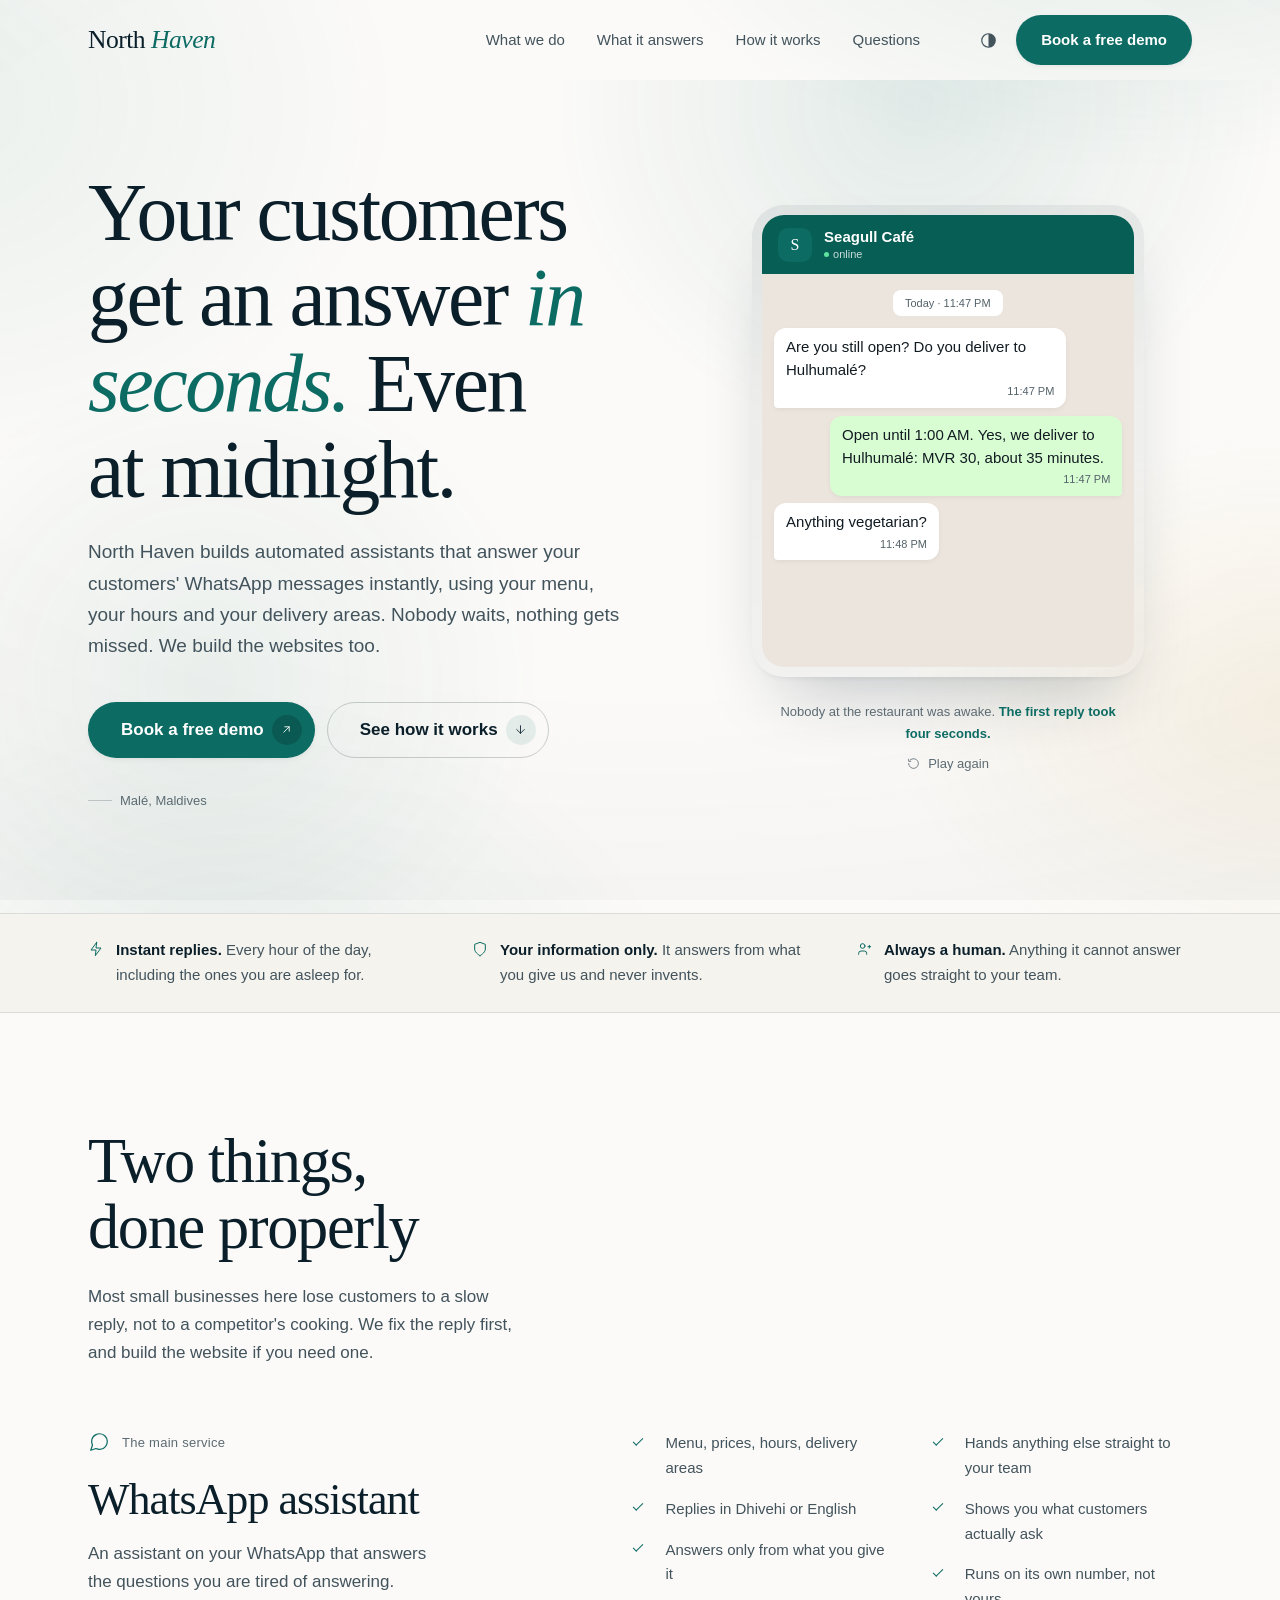
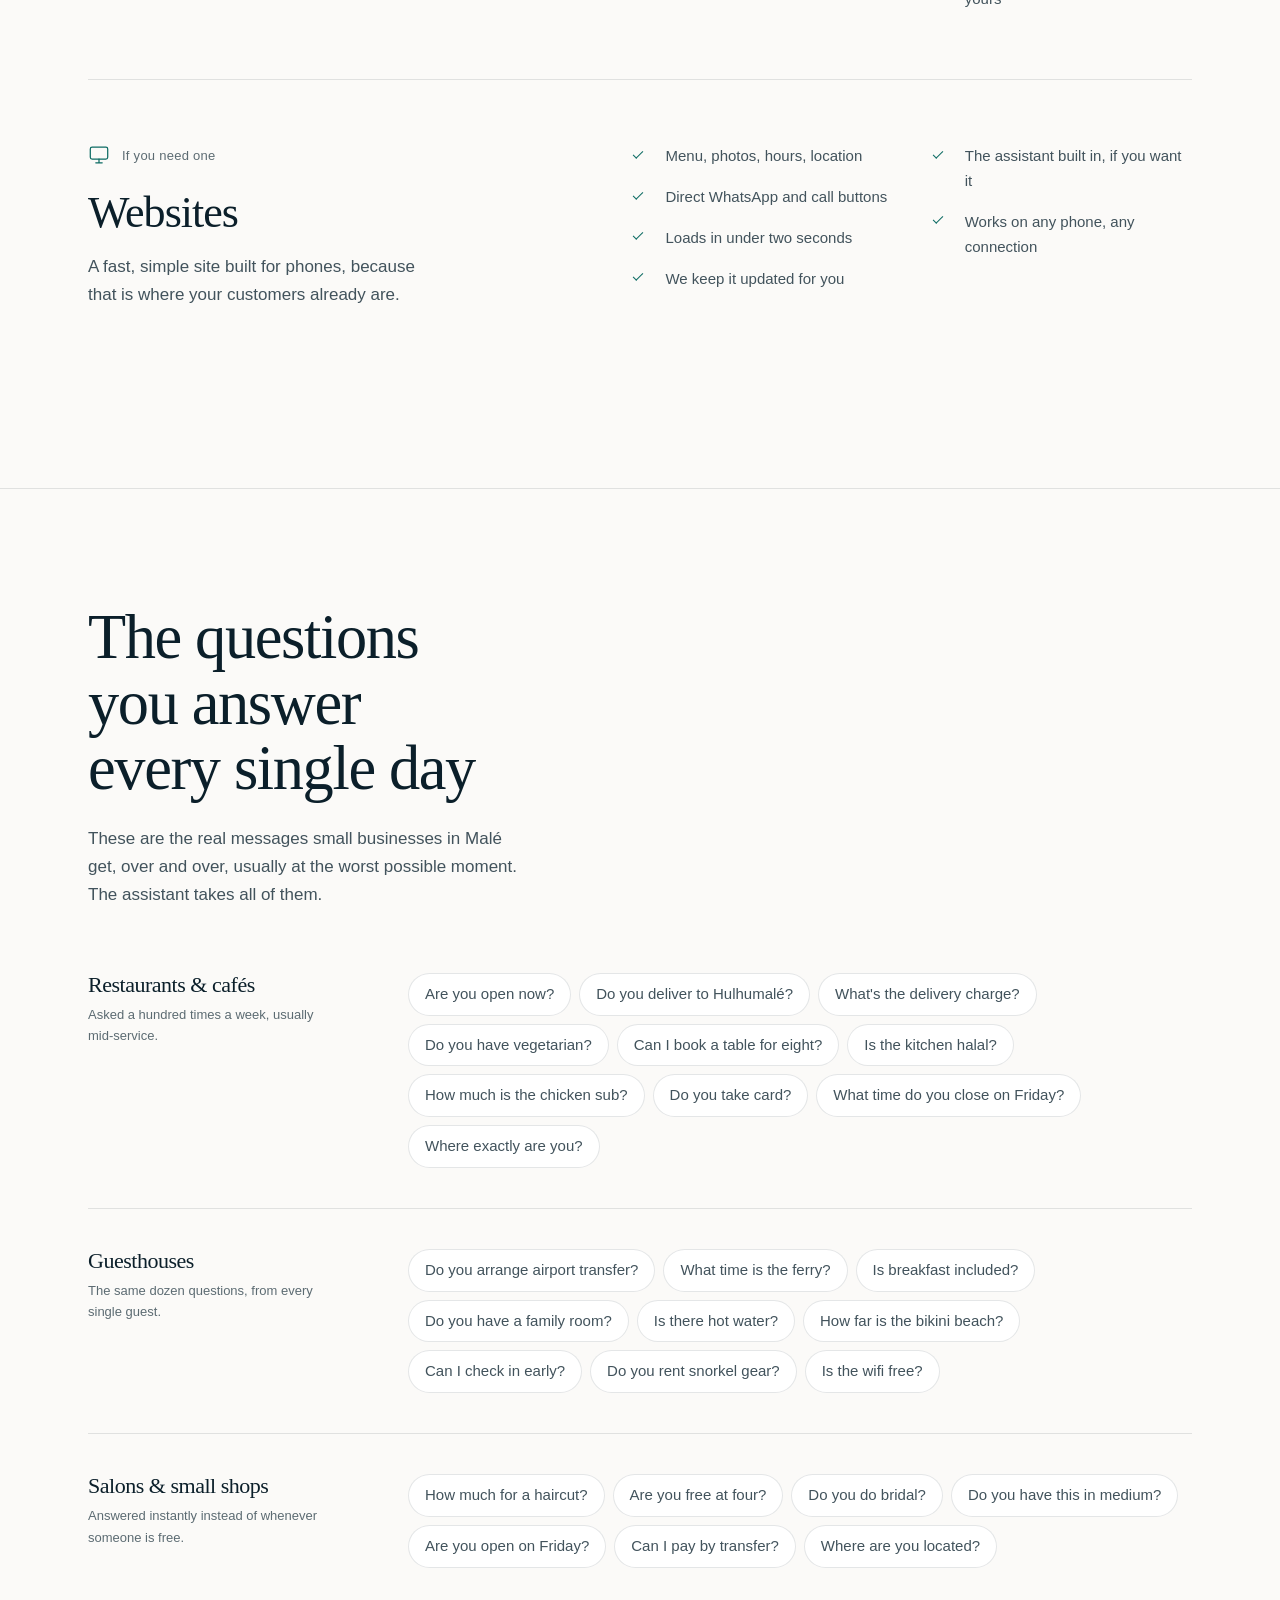
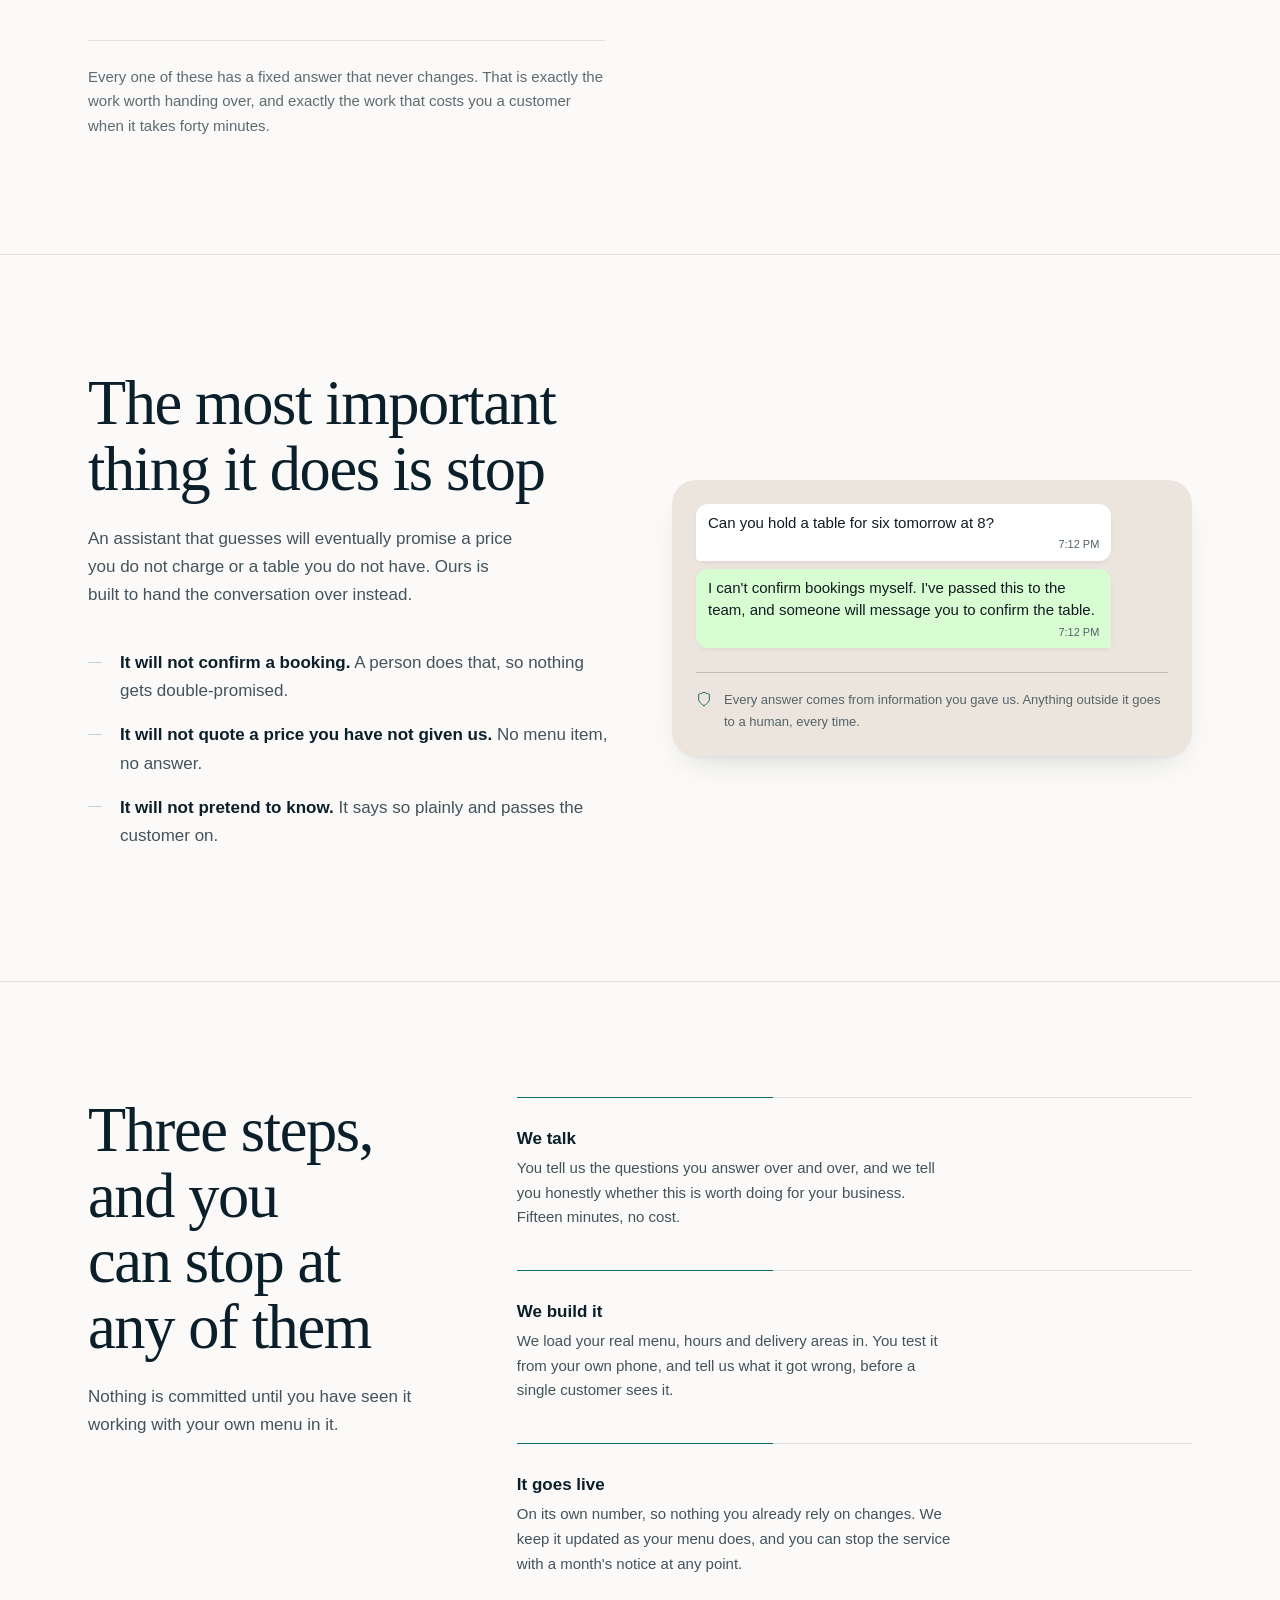
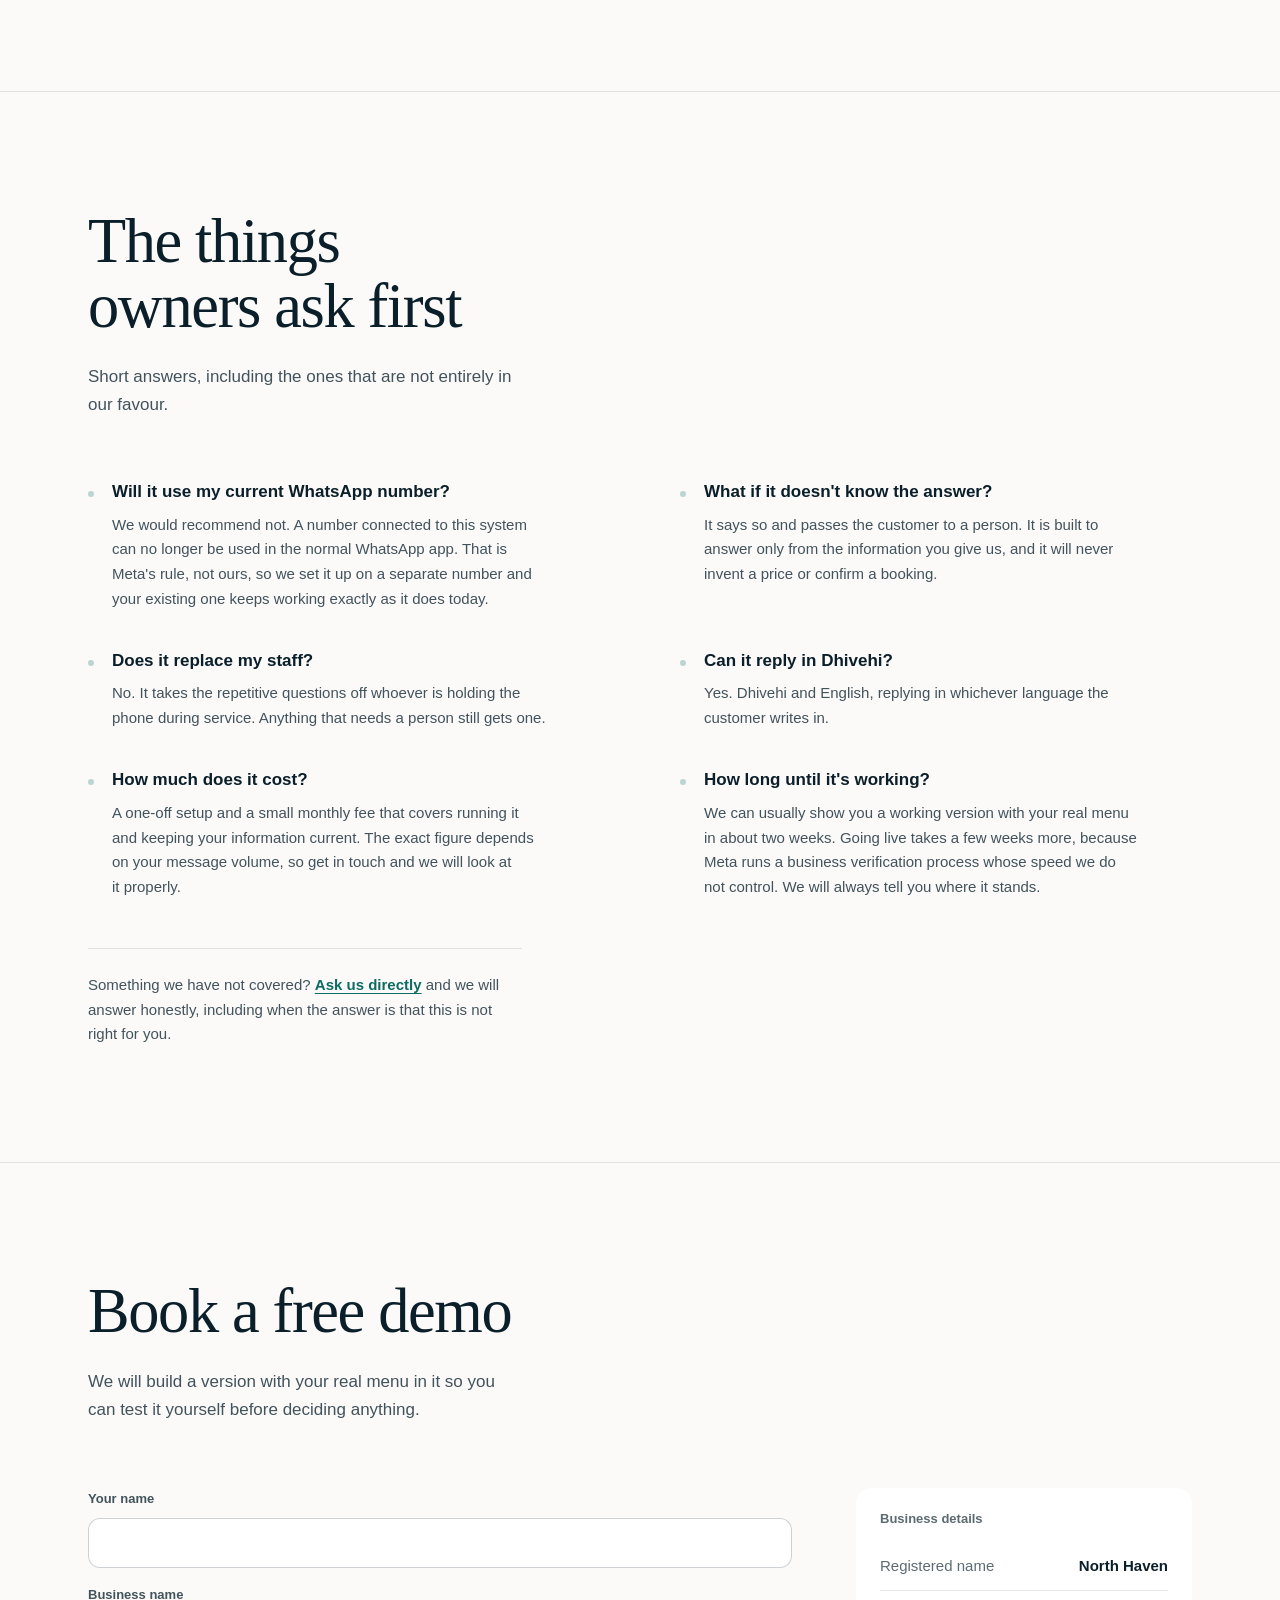
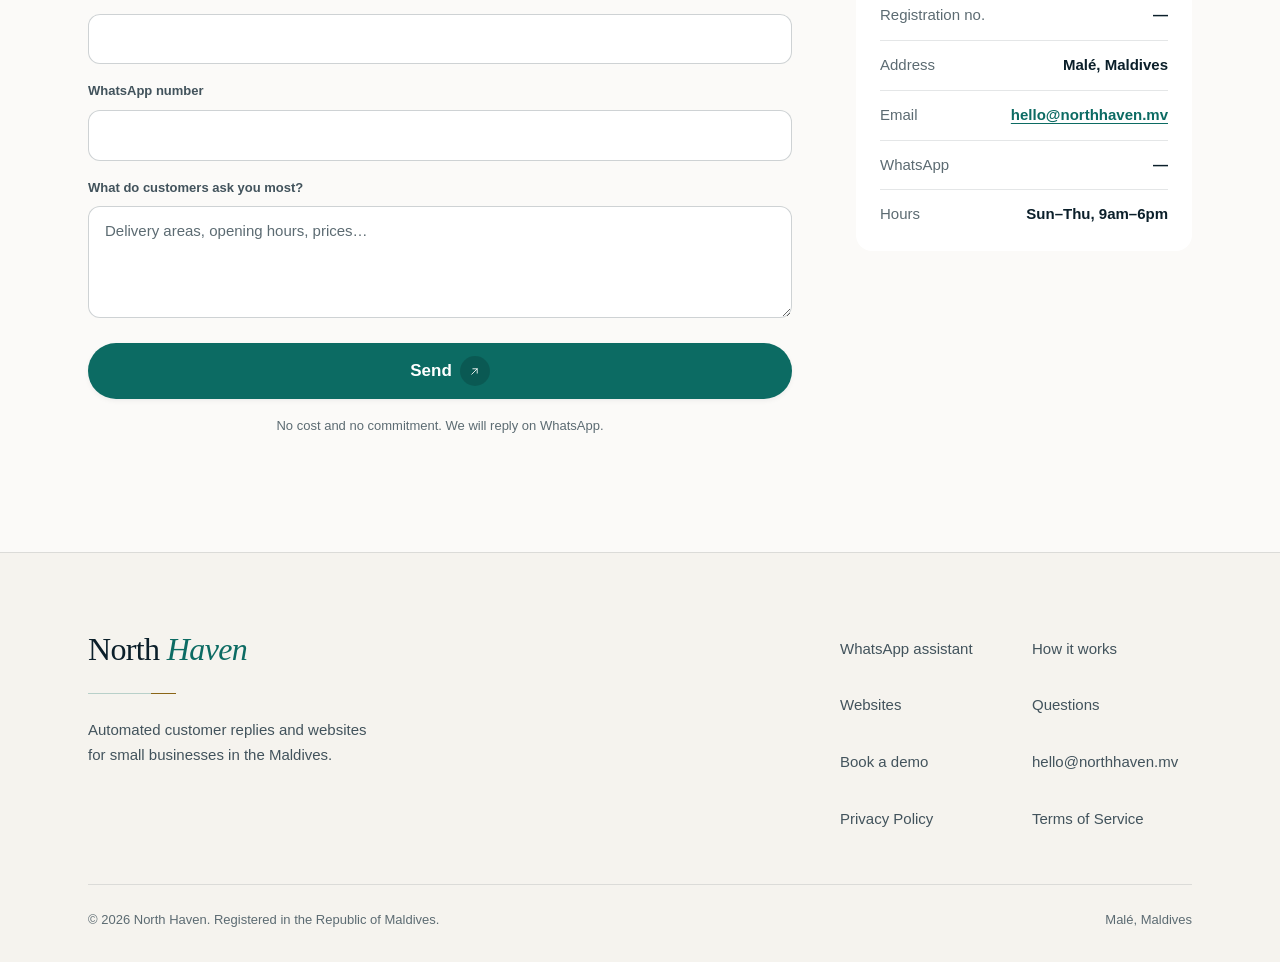
==== commit 5656fa82: "Add social card, 404, robots, sitemap and FAQ schema Every share of a North Haven link rendered as a" ====
--- a/index.html
+++ b/index.html
@@ -13,6 +13,10 @@
 <meta property="og:title" content="North Haven — Automated WhatsApp replies for Maldivian businesses">
 <meta property="og:description" content="Your customers get an answer in seconds. Even at midnight. Automated WhatsApp assistants and websites for small businesses in the Maldives.">
 <meta property="og:locale" content="en_GB">
+<meta property="og:image" content="https://northhaven.mv/assets/og.png">
+<meta property="og:image:width" content="1200">
+<meta property="og:image:height" content="630">
+<meta property="og:image:alt" content="North Haven — your customers get an answer in seconds. Even at midnight.">
 <meta name="twitter:card" content="summary_large_image">
 <meta name="theme-color" content="#07100F">
 
@@ -48,6 +52,62 @@
   "email":"hello@northhaven.mv",
   "areaServed":{"@type":"Country","name":"Maldives"},
   "address":{"@type":"PostalAddress","addressLocality":"Malé","addressCountry":"MV"}
+}
+</script>
+<script type="application/ld+json">
+{
+  "@context": "https://schema.org",
+  "@type": "FAQPage",
+  "mainEntity": [
+    {
+      "@type": "Question",
+      "name": "Will it use my current WhatsApp number?",
+      "acceptedAnswer": {
+        "@type": "Answer",
+        "text": "We would recommend not. A number connected to this system can no longer be used in the normal WhatsApp app. That is Meta's rule, not ours, so we set it up on a separate number and your existing one keeps working exactly as it does today."
+      }
+    },
+    {
+      "@type": "Question",
+      "name": "What if it doesn't know the answer?",
+      "acceptedAnswer": {
+        "@type": "Answer",
+        "text": "It says so and passes the customer to a person. It is built to answer only from the information you give us, and it will never invent a price or confirm a booking."
+      }
+    },
+    {
+      "@type": "Question",
+      "name": "Does it replace my staff?",
+      "acceptedAnswer": {
+        "@type": "Answer",
+        "text": "No. It takes the repetitive questions off whoever is holding the phone during service. Anything that needs a person still gets one."
+      }
+    },
+    {
+      "@type": "Question",
+      "name": "Can it reply in Dhivehi?",
+      "acceptedAnswer": {
+        "@type": "Answer",
+        "text": "Yes. Dhivehi and English, replying in whichever language the customer writes in."
+      }
+    },
+    {
+      "@type": "Question",
+      "name": "How much does it cost?",
+      "acceptedAnswer": {
+        "@type": "Answer",
+        "text": "A one-off setup and a small monthly fee that covers running it and keeping your information current. The exact figure depends on your message volume, so get in touch and we will look at it properly."
+      }
+    },
+    {
+      "@type": "Question",
+      "name": "How long until it's working?",
+      "acceptedAnswer": {
+        "@type": "Answer",
+        "text": "We can usually show you a working version with your real menu in about two weeks. Going live takes a few weeks more, because Meta runs a business verification process whose speed we do not control. We will always tell you where it stands."
+      }
+    }
+  ]
 }
 </script>
 </head>
@@ -223,7 +283,7 @@
         </ul>
       </article>
 
-      <article class="svc">
+      <article class="svc" id="websites">
         <div>
           <div class="svc__mark">
             <svg viewBox="0 0 24 24" fill="none" stroke="currentColor" stroke-linecap="round" stroke-linejoin="round" aria-hidden="true"><rect x="2.5" y="3.5" width="19" height="13" rx="2"/><path d="M8.5 20.5h7M12 16.5v4"/></svg>
@@ -439,6 +499,10 @@
       <div class="contact">
         <div>
           <form id="demo-form" data-endpoint="" data-whatsapp="9607000000" novalidate>
+            <div class="hp" aria-hidden="true">
+              <label for="company-website">Company website</label>
+              <input type="text" id="company-website" name="company_website" tabindex="-1" autocomplete="off">
+            </div>
             <div class="field">
               <label for="name">Your name</label>
               <input type="text" id="name" name="name" autocomplete="name" required>
@@ -495,7 +559,7 @@
       <nav class="footer__nav" aria-label="Footer">
         <a href="#what-we-do">WhatsApp assistant</a>
         <a href="#how-it-works">How it works</a>
-        <a href="#what-we-do">Websites</a>
+        <a href="#websites">Websites</a>
         <a href="#questions">Questions</a>
         <a href="#contact">Book a demo</a>
         <a href="mailto:hello@northhaven.mv">hello@northhaven.mv</a>
--- a/assets/styles.css
+++ b/assets/styles.css
@@ -430,7 +430,7 @@
 /* ---------- the phone ---------- */
 
 .demo{justify-self:center;width:min(100%,392px)}
-@media (max-width:420px){.demo__phone{height:400px}}
+@media (max-width:420px){.demo__phone{min-height:400px}}
 .demo__tray{
   padding:10px;border-radius:var(--r5);
   background:linear-gradient(160deg,rgb(255 255 255 / .07),rgb(255 255 255 / .02));
@@ -440,7 +440,7 @@
 .demo__phone{
   border-radius:calc(var(--r5) - 10px);overflow:hidden;
   background:var(--chat-canvas);
-  display:flex;flex-direction:column;height:452px;
+  display:flex;flex-direction:column;min-height:452px;
   box-shadow:inset 0 1px 0 rgb(255 255 255 / .1);
 }
 .demo__bar{
@@ -606,6 +606,7 @@
 
 .contact{display:grid;gap:var(--s8)}
 @media (min-width:960px){.contact{grid-template-columns:minmax(0,1fr) 21rem;gap:clamp(48px,5vw,80px);align-items:start}}
+.hp{position:absolute;left:-9999px;width:1px;height:1px;overflow:hidden}
 .field{margin-bottom:var(--s4)}
 .field label{display:block;font-size:var(--t-xs);font-weight:600;margin-bottom:var(--s2);color:var(--fg-2)}
 .field input,.field textarea{
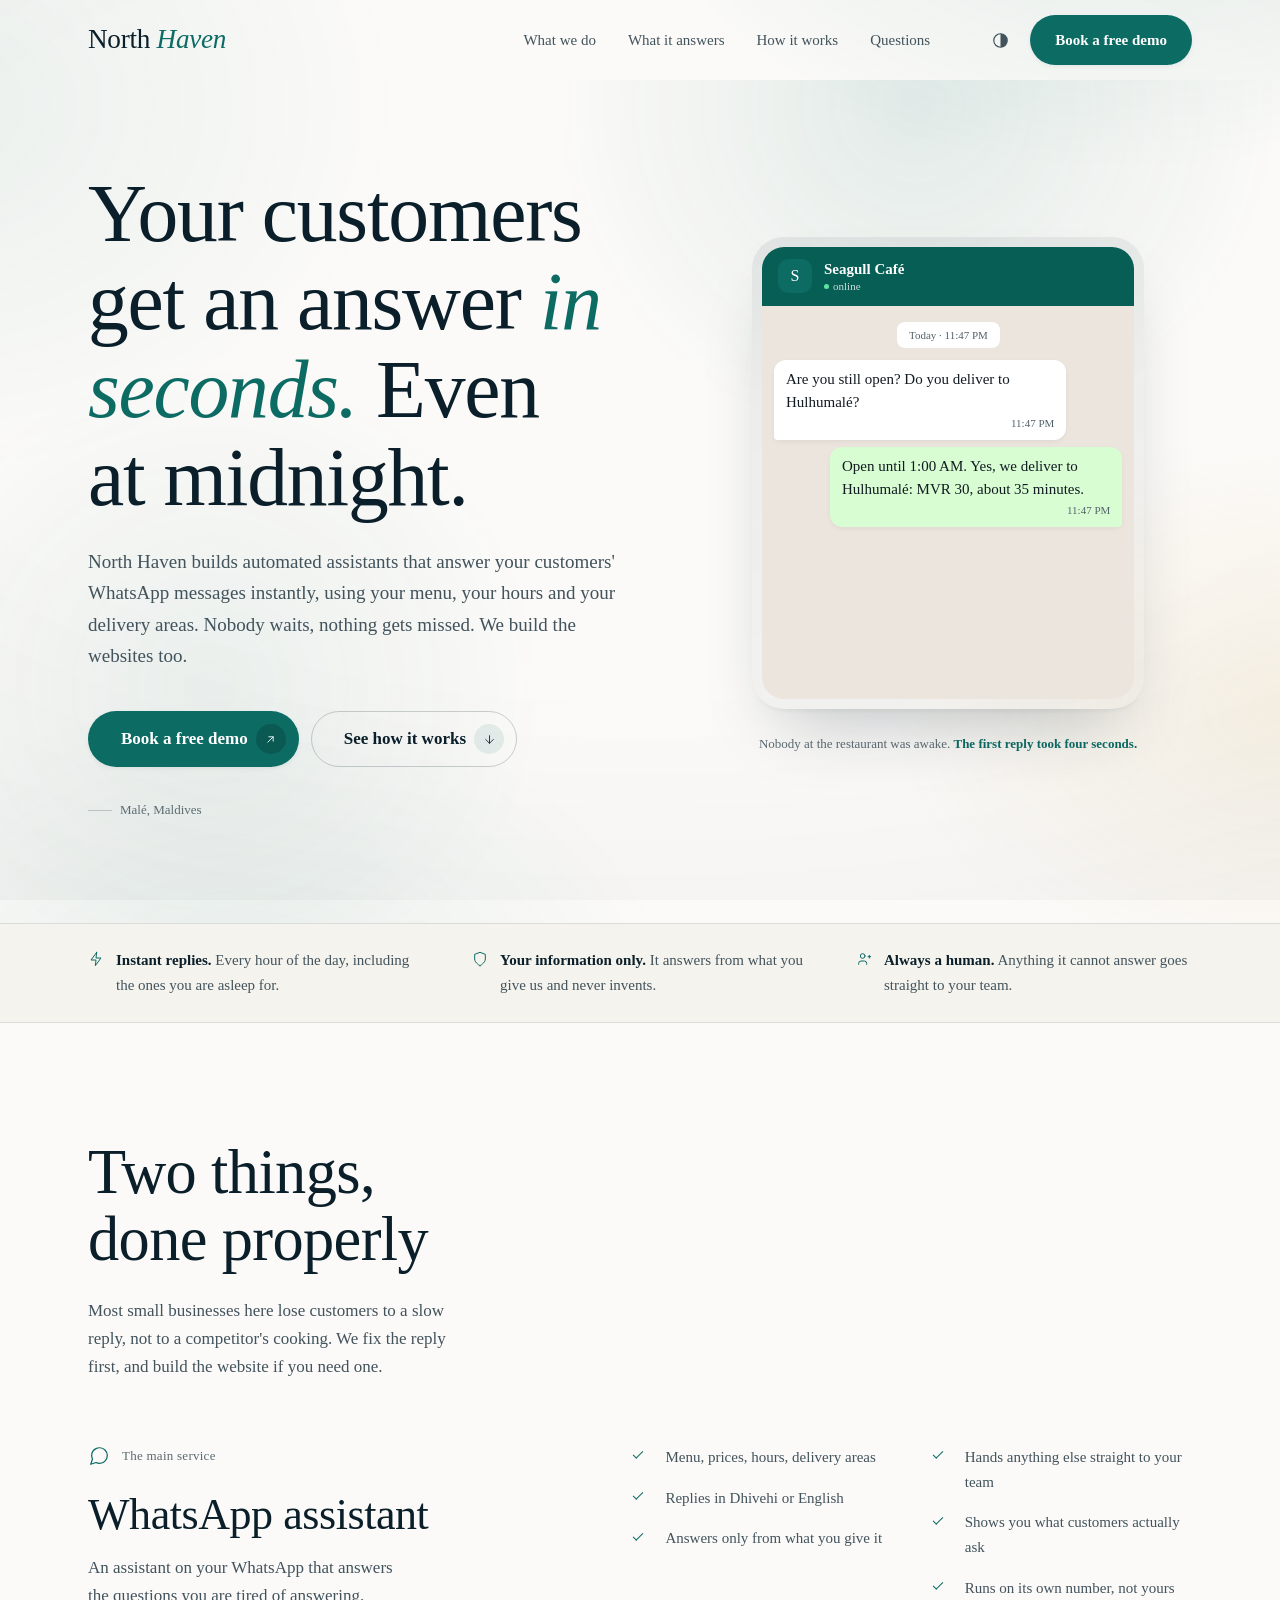
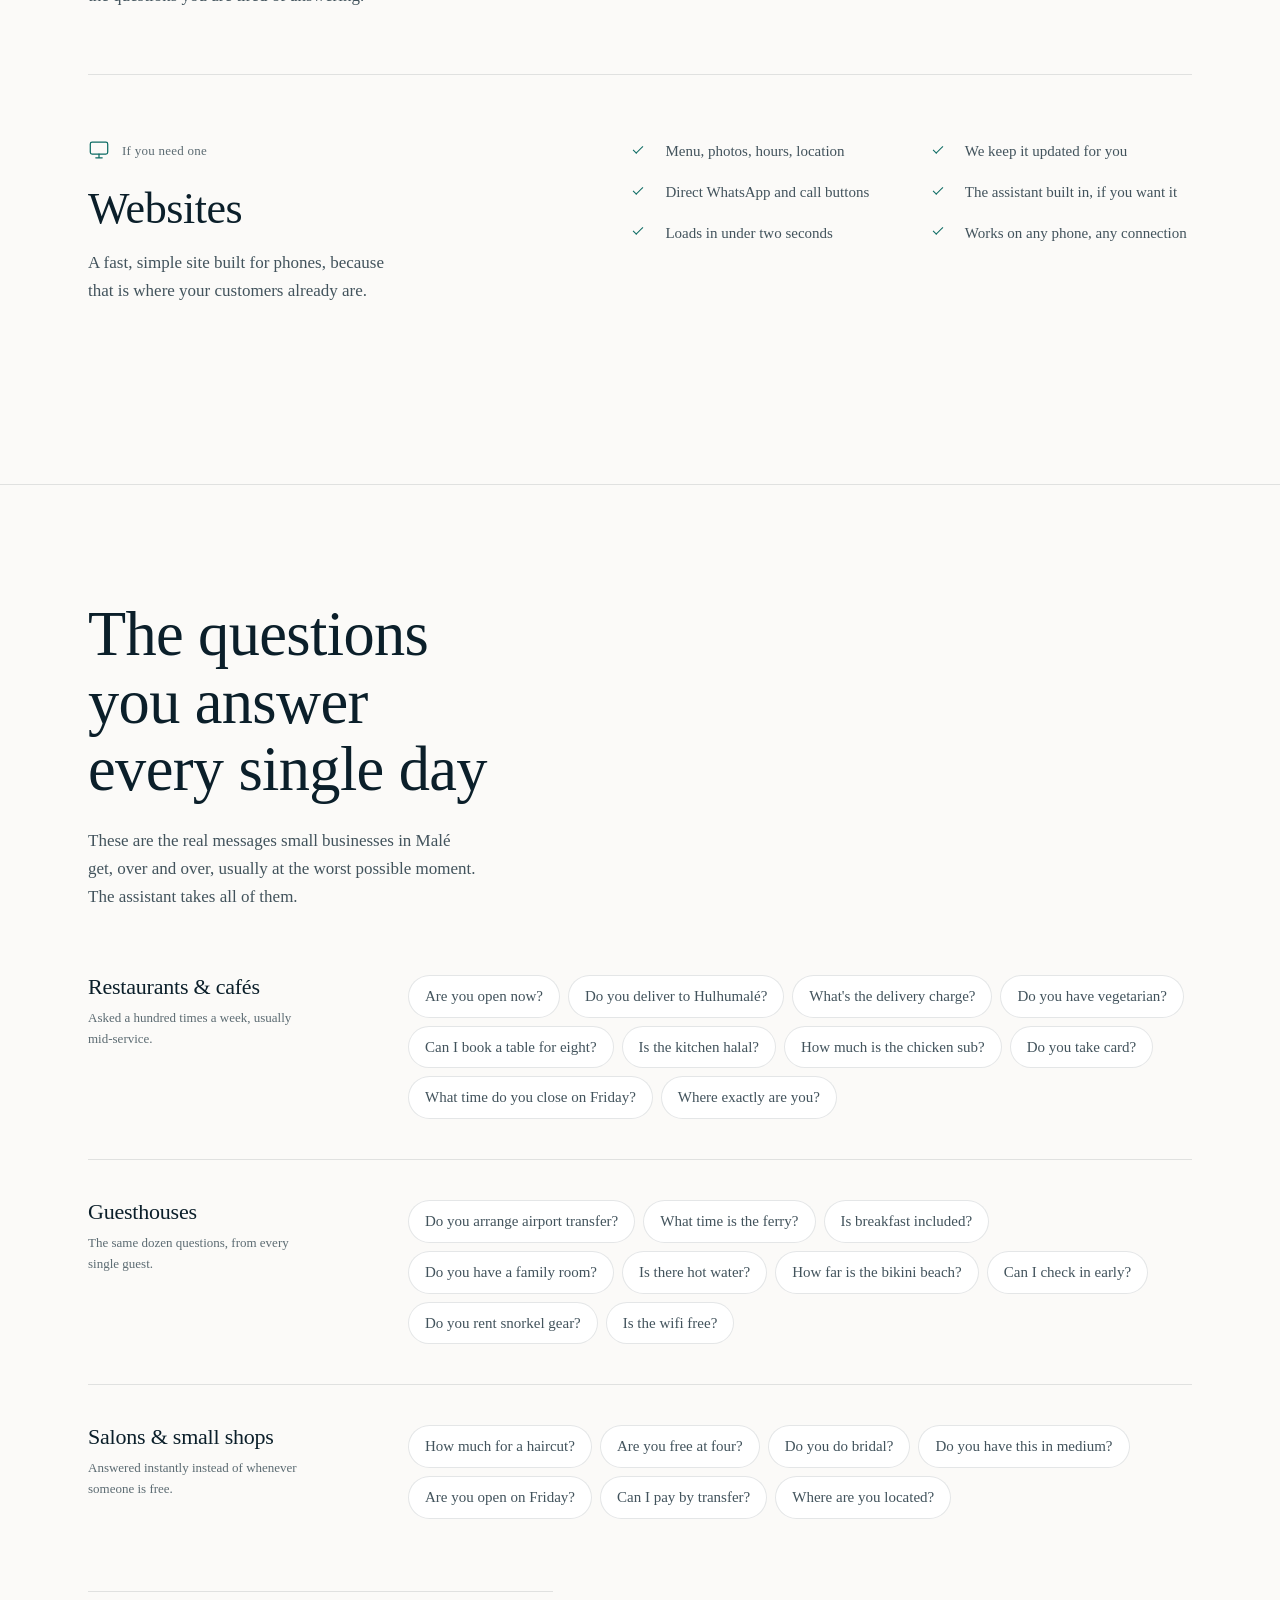
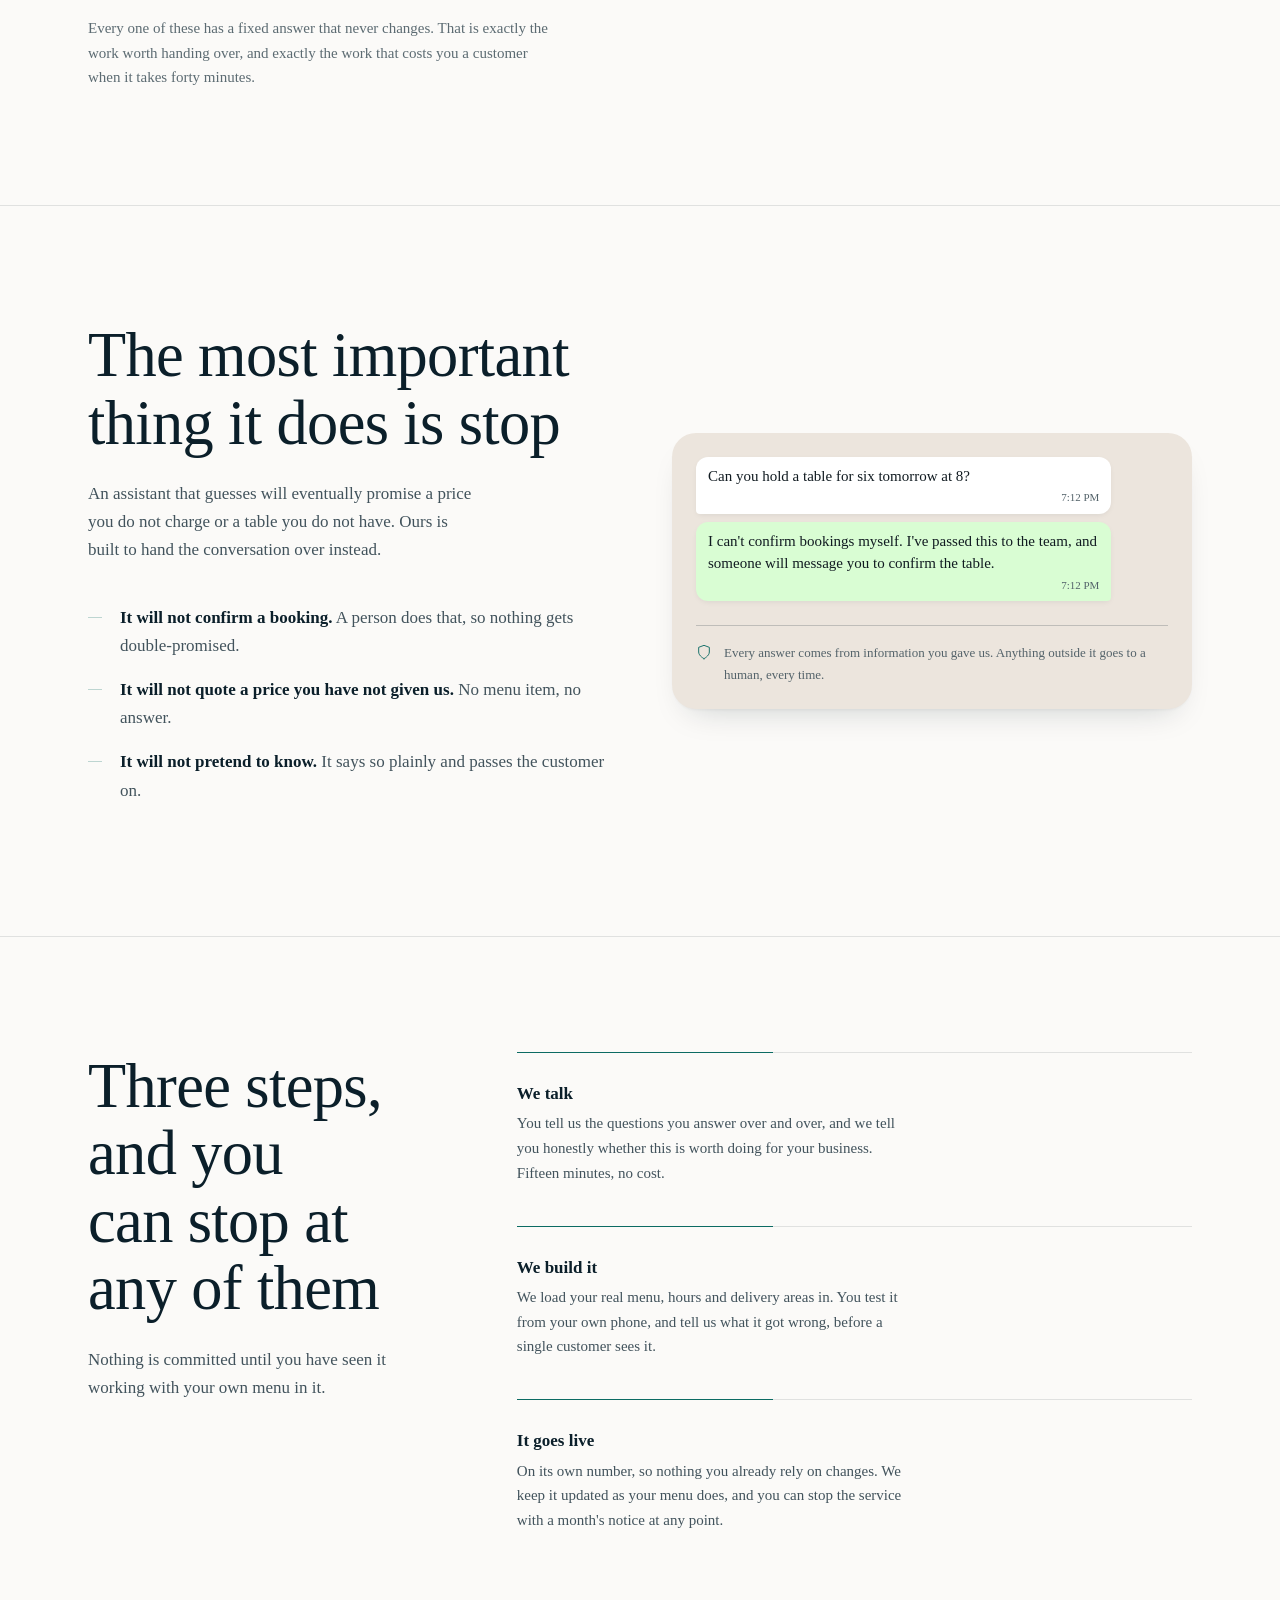
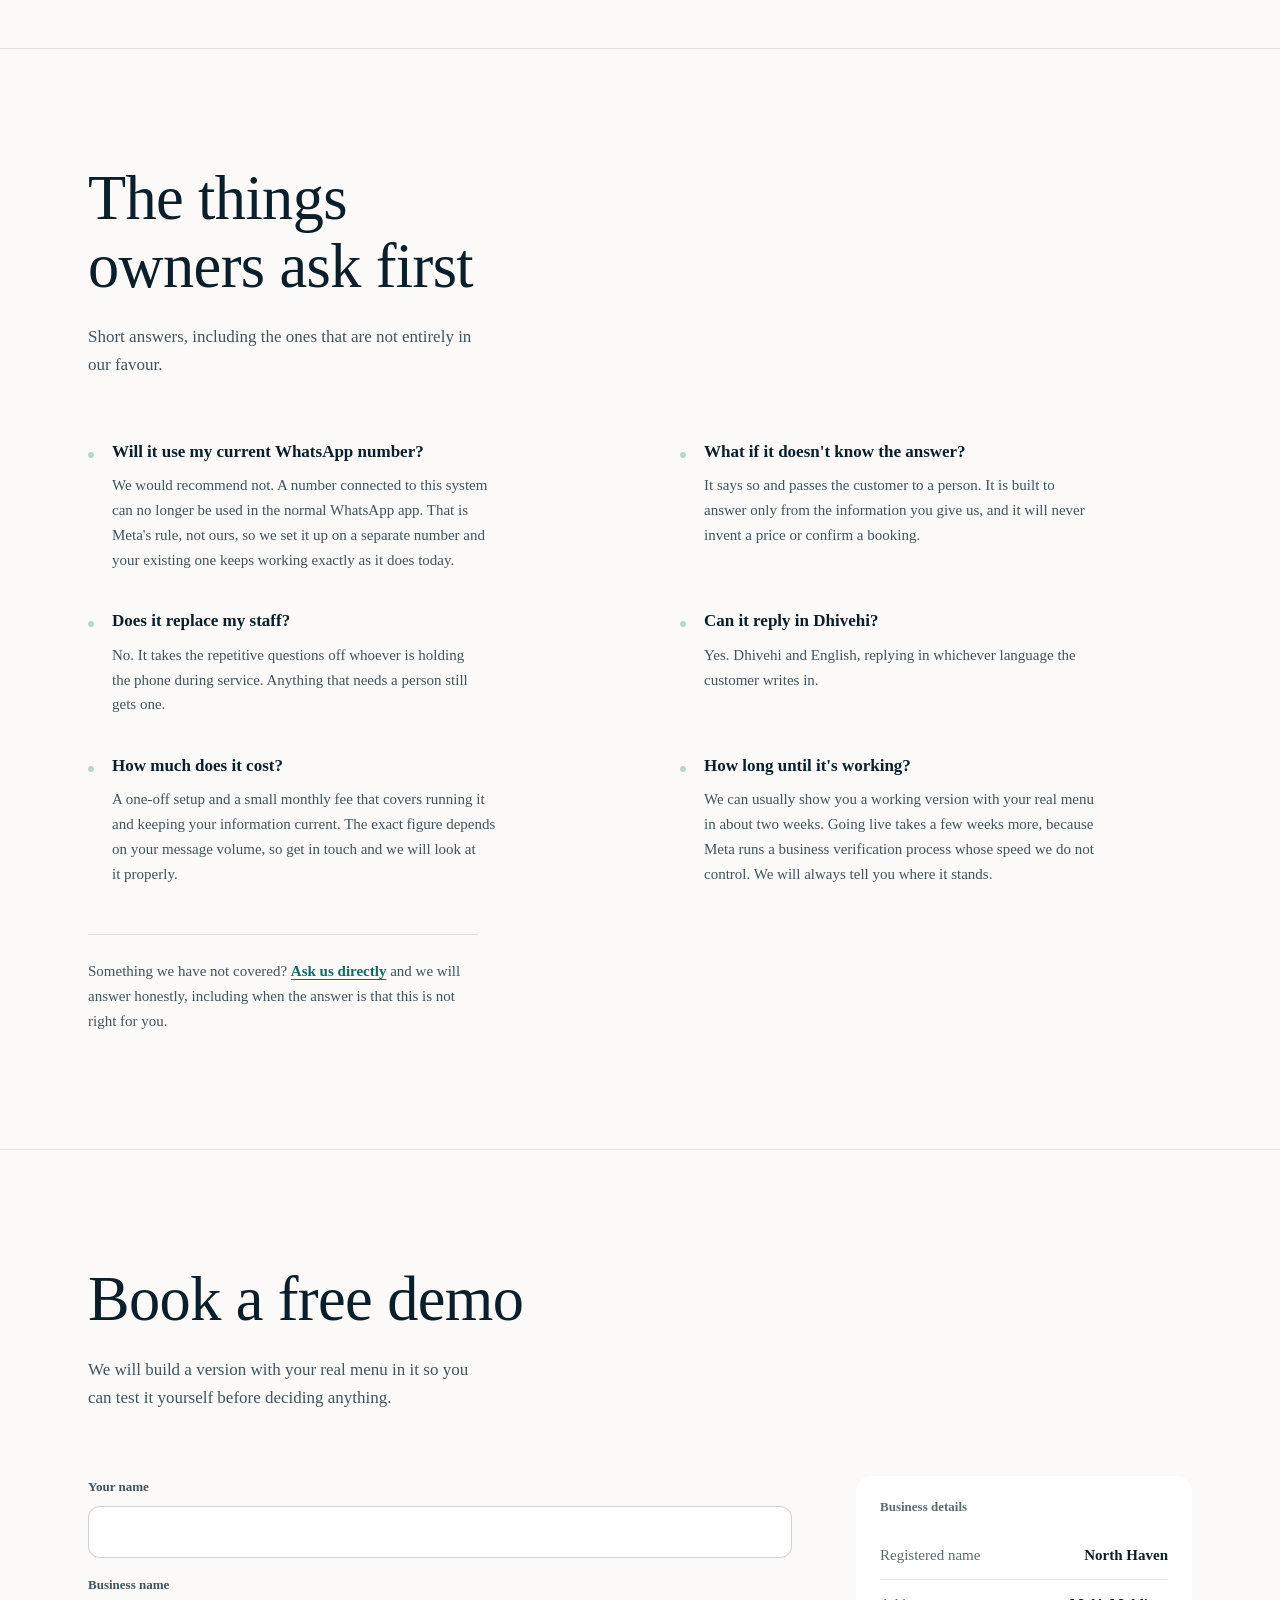
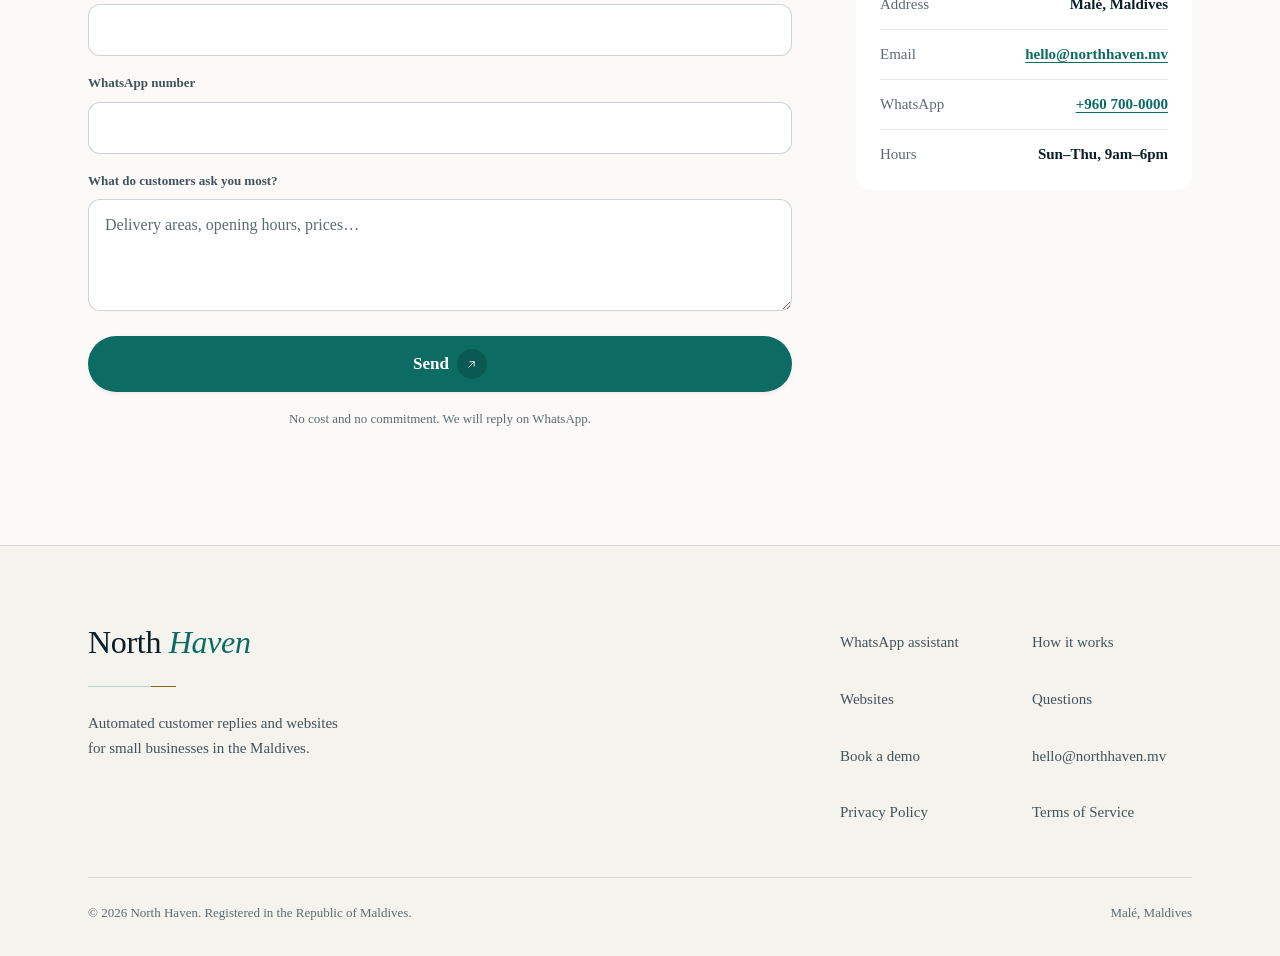
==== commit 408bed9e: "Swap to the system serif stack, add real icons, scroll reveals, form hardening - Times New Roman eve" ====
--- a/index.html
+++ b/index.html
@@ -3,14 +3,14 @@
 <head>
 <meta charset="utf-8">
 <meta name="viewport" content="width=device-width, initial-scale=1">
-<title>North Haven — Automated WhatsApp replies for Maldivian businesses</title>
+<title>North Haven — WhatsApp assistants for Maldivian businesses</title>
 <meta name="description" content="North Haven builds automated assistants that answer your customers' WhatsApp messages instantly, from your menu, hours and delivery areas, so nobody waits. Websites too. Based in Malé, Maldives.">
 <link rel="canonical" href="https://northhaven.mv/">
 
 <meta property="og:type" content="website">
 <meta property="og:url" content="https://northhaven.mv/">
 <meta property="og:site_name" content="North Haven">
-<meta property="og:title" content="North Haven — Automated WhatsApp replies for Maldivian businesses">
+<meta property="og:title" content="North Haven — WhatsApp assistants for Maldivian businesses">
 <meta property="og:description" content="Your customers get an answer in seconds. Even at midnight. Automated WhatsApp assistants and websites for small businesses in the Maldives.">
 <meta property="og:locale" content="en_GB">
 <meta property="og:image" content="https://northhaven.mv/assets/og.png">
@@ -20,7 +20,8 @@
 <meta name="twitter:card" content="summary_large_image">
 <meta name="theme-color" content="#07100F">
 
-<link rel="icon" href="data:image/svg+xml,%3Csvg xmlns='http://www.w3.org/2000/svg' viewBox='0 0 32 32'%3E%3Crect width='32' height='32' rx='7' fill='%2307100F'/%3E%3Ctext x='16' y='23.5' font-family='Georgia,serif' font-size='21' fill='%234FD1B9' text-anchor='middle'%3EN%3C/text%3E%3C/svg%3E">
+<link rel="icon" type="image/svg+xml" href="assets/favicon.svg">
+<link rel="apple-touch-icon" href="assets/apple-touch-icon.png">
 
 <script>
 (function(){
@@ -38,8 +39,6 @@
 })();
 </script>
 
-<link rel="preload" href="assets/fonts/instrumentsans-normal-latin.woff2" as="font" type="font/woff2" crossorigin>
-<link rel="preload" href="assets/fonts/instrumentserif-normal-latin.woff2" as="font" type="font/woff2" crossorigin>
 <link rel="stylesheet" href="assets/styles.css">
 
 <script type="application/ld+json">
@@ -51,7 +50,13 @@
   "url":"https://northhaven.mv/",
   "email":"hello@northhaven.mv",
   "areaServed":{"@type":"Country","name":"Maldives"},
-  "address":{"@type":"PostalAddress","addressLocality":"Malé","addressCountry":"MV"}
+  "address":{"@type":"PostalAddress","addressLocality":"Malé","addressCountry":"MV"},
+  "openingHoursSpecification":[{
+    "@type":"OpeningHoursSpecification",
+    "dayOfWeek":["Sunday","Monday","Tuesday","Wednesday","Thursday"],
+    "opens":"09:00",
+    "closes":"18:00"
+  }]
 }
 </script>
 <script type="application/ld+json">
@@ -128,7 +133,7 @@
       </ul>
 
       <div class="nav__end">
-        <button class="theme" type="button" data-theme-toggle>
+        <button class="theme" type="button" data-theme-toggle data-tip="Dark / light">
           <svg viewBox="0 0 24 24" fill="none" stroke="currentColor" stroke-width="1.5" stroke-linecap="round" stroke-linejoin="round" aria-hidden="true">
             <circle cx="12" cy="12" r="8.5"/>
             <path d="M12 3.5a8.5 8.5 0 0 1 0 17z" fill="currentColor" stroke="none"/>
@@ -163,13 +168,13 @@
       <div class="hero__grid">
 
         <div>
-          <h1>Your customers get an answer <em>in seconds.</em> Even at midnight.</h1>
-          <p class="hero__lead">
+          <h1 data-rise>Your customers get an answer <em>in seconds.</em> Even at midnight.</h1>
+          <p class="hero__lead" data-rise="2">
             North Haven builds automated assistants that answer your customers' WhatsApp messages
             instantly, using your menu, your hours and your delivery areas. Nobody waits, nothing
             gets missed. We build the websites too.
           </p>
-          <div class="hero__actions">
+          <div class="hero__actions" data-rise="3">
             <a class="btn btn--primary btn--lg" href="#contact">
               Book a free demo
               <span class="btn__disc" aria-hidden="true">
@@ -183,11 +188,11 @@
               </span>
             </a>
           </div>
-          <p class="hero__where">Malé, Maldives</p>
+          <p class="hero__where" data-rise="4">Malé, Maldives</p>
         </div>
 
         <div class="demo" id="demo">
-          <div class="demo__tray">
+          <div class="demo__tray" data-rise="2">
             <div class="demo__phone">
               <div class="demo__bar">
                 <span class="demo__av" aria-hidden="true">S</span>
@@ -238,7 +243,7 @@
 
   <div class="band">
     <div class="wrap">
-      <ul>
+      <ul data-reveal-group>
         <li>
           <svg viewBox="0 0 24 24" fill="none" stroke="currentColor" stroke-linecap="round" stroke-linejoin="round" aria-hidden="true"><path d="M13 2 4.5 13.5H12l-1 8.5 8.5-11.5H12l1-8.5z"/></svg>
           <span><b>Instant replies.</b> Every hour of the day, including the ones you are asleep for.</span>
@@ -257,13 +262,13 @@
 
   <section class="section" id="what-we-do">
     <div class="wrap">
-      <div class="shead">
+      <div class="shead" data-reveal>
         <h2>Two things, done properly</h2>
         <p>Most small businesses here lose customers to a slow reply, not to a competitor's
            cooking. We fix the reply first, and build the website if you need one.</p>
       </div>
 
-      <article class="svc">
+      <article class="svc" data-reveal>
         <div>
           <div class="svc__mark">
             <svg viewBox="0 0 24 24" fill="none" stroke="currentColor" stroke-linecap="round" stroke-linejoin="round" aria-hidden="true"><path d="M21 11.5a8.4 8.4 0 0 1-.9 3.8 8.5 8.5 0 0 1-7.6 4.7 8.4 8.4 0 0 1-3.8-.9L3 21l1.9-5.7a8.4 8.4 0 0 1-.9-3.8 8.5 8.5 0 0 1 4.7-7.6 8.4 8.4 0 0 1 3.8-.9h.5a8.5 8.5 0 0 1 8 8v.5z"/></svg>
@@ -283,7 +288,7 @@
         </ul>
       </article>
 
-      <article class="svc" id="websites">
+      <article class="svc" id="websites" data-reveal>
         <div>
           <div class="svc__mark">
             <svg viewBox="0 0 24 24" fill="none" stroke="currentColor" stroke-linecap="round" stroke-linejoin="round" aria-hidden="true"><rect x="2.5" y="3.5" width="19" height="13" rx="2"/><path d="M8.5 20.5h7M12 16.5v4"/></svg>
@@ -307,7 +312,7 @@
 
   <section class="section" id="what-it-answers">
     <div class="wrap">
-      <div class="shead">
+      <div class="shead" data-reveal>
         <h2>The questions you answer every single day</h2>
         <p>These are the real messages small businesses in Malé get, over and over, usually at
            the worst possible moment. The assistant takes all of them.</p>
@@ -319,7 +324,7 @@
             <h3>Restaurants &amp; cafés</h3>
             <p>Asked a hundred times a week, usually mid-service.</p>
           </div>
-          <ul class="ask__chips">
+          <ul class="ask__chips" data-reveal-group>
             <li>Are you open now?</li>
             <li>Do you deliver to Hulhumalé?</li>
             <li>What's the delivery charge?</li>
@@ -338,7 +343,7 @@
             <h3>Guesthouses</h3>
             <p>The same dozen questions, from every single guest.</p>
           </div>
-          <ul class="ask__chips">
+          <ul class="ask__chips" data-reveal-group>
             <li>Do you arrange airport transfer?</li>
             <li>What time is the ferry?</li>
             <li>Is breakfast included?</li>
@@ -356,7 +361,7 @@
             <h3>Salons &amp; small shops</h3>
             <p>Answered instantly instead of whenever someone is free.</p>
           </div>
-          <ul class="ask__chips">
+          <ul class="ask__chips" data-reveal-group>
             <li>How much for a haircut?</li>
             <li>Are you free at four?</li>
             <li>Do you do bridal?</li>
@@ -368,7 +373,7 @@
         </div>
       </div>
 
-      <p class="ask__note">Every one of these has a fixed answer that never changes. That is
+      <p class="ask__note" data-reveal>Every one of these has a fixed answer that never changes. That is
          exactly the work worth handing over, and exactly the work that costs you a customer
          when it takes forty minutes.</p>
     </div>
@@ -378,7 +383,7 @@
     <div class="wrap">
       <div class="honest">
         <div>
-          <div class="shead">
+          <div class="shead" data-reveal>
             <h2>The most important thing it does is stop</h2>
             <p>An assistant that guesses will eventually promise a price you do not charge or a
                table you do not have. Ours is built to hand the conversation over instead.</p>
@@ -391,7 +396,7 @@
           </ul>
         </div>
 
-        <div class="proof">
+        <div class="proof" data-reveal>
           <div class="msg msg--in">
             Can you hold a table for six tomorrow at 8?
             <time>7:12 PM</time>
@@ -414,7 +419,7 @@
   <section class="section" id="how-it-works">
     <div class="wrap">
       <div class="split">
-        <div class="shead">
+        <div class="shead" data-reveal>
           <h2>Three steps, and you can stop at any of them</h2>
           <p>Nothing is committed until you have seen it working with your own menu in it.</p>
         </div>
@@ -442,12 +447,12 @@
 
   <section class="section" id="questions">
     <div class="wrap">
-      <div class="shead">
+      <div class="shead" data-reveal>
         <h2>The things owners ask first</h2>
         <p>Short answers, including the ones that are not entirely in our favour.</p>
       </div>
 
-      <div class="faq">
+      <div class="faq" data-reveal-group>
           <div class="faq__item">
             <h3>Will it use my current WhatsApp number?</h3>
             <p>We would recommend not. A number connected to this system can no longer be used in
@@ -490,15 +495,15 @@
 
   <section class="section" id="contact">
     <div class="wrap">
-      <div class="shead">
+      <div class="shead" data-reveal>
         <h2>Book a free demo</h2>
         <p>We will build a version with your real menu in it so you can test it yourself before
            deciding anything.</p>
       </div>
 
       <div class="contact">
-        <div>
-          <form id="demo-form" data-endpoint="" data-whatsapp="9607000000" novalidate>
+        <div data-reveal>
+          <form id="demo-form" data-endpoint="/api/lead" data-whatsapp="9607000000" novalidate>
             <div class="hp" aria-hidden="true">
               <label for="company-website">Company website</label>
               <input type="text" id="company-website" name="company_website" tabindex="-1" autocomplete="off">
@@ -529,16 +534,19 @@
             <p class="form__note">No cost and no commitment. We will reply on WhatsApp.</p>
             <p class="form__status" id="form-status" role="status" aria-live="polite"></p>
           </form>
-        </div>
-
-        <aside class="details">
+          <noscript>
+            <p class="form__note">This form needs JavaScript. Message us directly on
+            WhatsApp or email <a href="mailto:hello@northhaven.mv">hello@northhaven.mv</a>.</p>
+          </noscript>
+        </div>
+
+        <aside class="details" data-reveal>
           <h3>Business details</h3>
           <dl>
             <div class="row"><dt>Registered name</dt><dd>North Haven</dd></div>
-            <div class="row"><dt>Registration no.</dt><dd>—</dd></div>
             <div class="row"><dt>Address</dt><dd>Malé, Maldives</dd></div>
-            <div class="row"><dt>Email</dt><dd><a href="mailto:hello@northhaven.mv">hello@northhaven.mv</a></dd></div>
-            <div class="row"><dt>WhatsApp</dt><dd>—</dd></div>
+            <div class="row"><dt>Email</dt><dd><a href="mailto:hello@northhaven.mv" data-tip="Opens your email app">hello@northhaven.mv</a></dd></div>
+            <div class="row"><dt>WhatsApp</dt><dd><a href="https://wa.me/9607000000" data-tip="Opens a WhatsApp chat">+960 700-0000</a></dd></div>
             <div class="row"><dt>Hours</dt><dd>Sun–Thu, 9am–6pm</dd></div>
           </dl>
         </aside>
--- a/assets/styles.css
+++ b/assets/styles.css
@@ -1,72 +1,8 @@
 /* ============================================================
-   Fonts — self-hosted. No third-party request, no visitor IP
-   leaves the site. Files in assets/fonts/.
+   Type — Times New Roman everywhere (founder's call).
+   A system face: zero font downloads, zero third-party
+   requests, instant first paint on every device.
    ============================================================ */
-
-@font-face{
-  font-family:'Instrument Sans';
-  font-style:italic;
-  font-weight:400 700;
-  font-display:swap;
-  src:url(fonts/instrumentsans-italic-latin-ext.woff2) format('woff2');
-  unicode-range:U+0100-02BA, U+02BD-02C5, U+02C7-02CC, U+02CE-02D7, U+02DD-02FF, U+0304, U+0308, U+0329, U+1D00-1DBF, U+1E00-1E9F, U+1EF2-1EFF, U+2020, U+20A0-20AB, U+20AD-20C0, U+2113, U+2C60-2C7F, U+A720-A7FF;
-}
-@font-face{
-  font-family:'Instrument Sans';
-  font-style:italic;
-  font-weight:400 700;
-  font-display:swap;
-  src:url(fonts/instrumentsans-italic-latin.woff2) format('woff2');
-  unicode-range:U+0000-00FF, U+0131, U+0152-0153, U+02BB-02BC, U+02C6, U+02DA, U+02DC, U+0304, U+0308, U+0329, U+2000-206F, U+20AC, U+2122, U+2191, U+2193, U+2212, U+2215, U+FEFF, U+FFFD;
-}
-@font-face{
-  font-family:'Instrument Sans';
-  font-style:normal;
-  font-weight:400 700;
-  font-display:swap;
-  src:url(fonts/instrumentsans-normal-latin-ext.woff2) format('woff2');
-  unicode-range:U+0100-02BA, U+02BD-02C5, U+02C7-02CC, U+02CE-02D7, U+02DD-02FF, U+0304, U+0308, U+0329, U+1D00-1DBF, U+1E00-1E9F, U+1EF2-1EFF, U+2020, U+20A0-20AB, U+20AD-20C0, U+2113, U+2C60-2C7F, U+A720-A7FF;
-}
-@font-face{
-  font-family:'Instrument Sans';
-  font-style:normal;
-  font-weight:400 700;
-  font-display:swap;
-  src:url(fonts/instrumentsans-normal-latin.woff2) format('woff2');
-  unicode-range:U+0000-00FF, U+0131, U+0152-0153, U+02BB-02BC, U+02C6, U+02DA, U+02DC, U+0304, U+0308, U+0329, U+2000-206F, U+20AC, U+2122, U+2191, U+2193, U+2212, U+2215, U+FEFF, U+FFFD;
-}
-@font-face{
-  font-family:'Instrument Serif';
-  font-style:italic;
-  font-weight:400;
-  font-display:swap;
-  src:url(fonts/instrumentserif-italic-latin-ext.woff2) format('woff2');
-  unicode-range:U+0100-02BA, U+02BD-02C5, U+02C7-02CC, U+02CE-02D7, U+02DD-02FF, U+0304, U+0308, U+0329, U+1D00-1DBF, U+1E00-1E9F, U+1EF2-1EFF, U+2020, U+20A0-20AB, U+20AD-20C0, U+2113, U+2C60-2C7F, U+A720-A7FF;
-}
-@font-face{
-  font-family:'Instrument Serif';
-  font-style:italic;
-  font-weight:400;
-  font-display:swap;
-  src:url(fonts/instrumentserif-italic-latin.woff2) format('woff2');
-  unicode-range:U+0000-00FF, U+0131, U+0152-0153, U+02BB-02BC, U+02C6, U+02DA, U+02DC, U+0304, U+0308, U+0329, U+2000-206F, U+20AC, U+2122, U+2191, U+2193, U+2212, U+2215, U+FEFF, U+FFFD;
-}
-@font-face{
-  font-family:'Instrument Serif';
-  font-style:normal;
-  font-weight:400;
-  font-display:swap;
-  src:url(fonts/instrumentserif-normal-latin-ext.woff2) format('woff2');
-  unicode-range:U+0100-02BA, U+02BD-02C5, U+02C7-02CC, U+02CE-02D7, U+02DD-02FF, U+0304, U+0308, U+0329, U+1D00-1DBF, U+1E00-1E9F, U+1EF2-1EFF, U+2020, U+20A0-20AB, U+20AD-20C0, U+2113, U+2C60-2C7F, U+A720-A7FF;
-}
-@font-face{
-  font-family:'Instrument Serif';
-  font-style:normal;
-  font-weight:400;
-  font-display:swap;
-  src:url(fonts/instrumentserif-normal-latin.woff2) format('woff2');
-  unicode-range:U+0000-00FF, U+0131, U+0152-0153, U+02BB-02BC, U+02C6, U+02DA, U+02DC, U+0304, U+0308, U+0329, U+2000-206F, U+20AC, U+2122, U+2191, U+2193, U+2212, U+2215, U+FEFF, U+FFFD;
-}
 
 /* ============================================================
    North Haven — design system
@@ -120,8 +56,8 @@
 
   --r1:8px; --r2:12px; --r3:16px; --r4:24px; --r5:32px;
 
-  --disp:'Instrument Serif',Georgia,'Times New Roman',serif;
-  --sans:'Instrument Sans',-apple-system,BlinkMacSystemFont,'Segoe UI',Helvetica,Arial,sans-serif;
+  --disp:'Times New Roman',Times,'Liberation Serif',Georgia,serif;
+  --sans:'Times New Roman',Times,'Liberation Serif',Georgia,serif;
 
   --t-xs:.8125rem; --t-sm:.9375rem; --t-base:1.0625rem;
   --t-md:1.1875rem; --t-lg:1.375rem; --t-xl:1.75rem;
@@ -183,6 +119,7 @@
 
 body{
   margin:0;
+  min-height:100vh;
   min-height:100dvh;
   background:var(--bg);
   color:var(--fg);
@@ -193,6 +130,8 @@
   -webkit-font-smoothing:antialiased;
   text-rendering:optimizeLegibility;
   caret-color:var(--accent);
+  /* hidden is the fallback — clip avoids creating a scroll container */
+  overflow-x:hidden;
   overflow-x:clip;
 }
 
@@ -230,12 +169,17 @@
 ul,ol{margin:0;padding:0;list-style:none}
 p{margin:0;text-wrap:pretty}
 
+/* author display rules must never defeat the hidden attribute
+   (this exact class of bug shipped once already — keep the guard) */
+[hidden]{display:none!important}
+
 h1,h2,h3,h4{
   margin:0;
   font-family:var(--disp);
   font-weight:400;
-  letter-spacing:-.022em;
-  line-height:1.05;
+  /* Times runs tighter than a humanist sans — ease off the tracking */
+  letter-spacing:-.01em;
+  line-height:1.08;
   text-wrap:balance;
 }
 
@@ -251,6 +195,33 @@
 
 .sr{position:absolute;width:1px;height:1px;padding:0;margin:-1px;overflow:hidden;clip:rect(0 0 0 0);white-space:nowrap;border:0}
 
+/* ---------- tooltips ----------
+   opt-in via data-tip="…"; shows on hover AND keyboard focus.
+   Ink-on-paper chip inverts per theme automatically. */
+
+[data-tip]{position:relative}
+[data-tip]::after{
+  content:attr(data-tip);
+  position:absolute;bottom:calc(100% + 10px);left:50%;
+  transform:translate(-50%,3px);
+  background:var(--fg);color:var(--bg);
+  font-family:var(--sans);font-size:.75rem;line-height:1;
+  padding:7px 10px;border-radius:8px;white-space:nowrap;
+  opacity:0;pointer-events:none;z-index:50;box-shadow:var(--shadow-2);
+  transition:opacity .25s var(--ease),transform .3s var(--spring);
+}
+[data-tip]::before{
+  content:"";position:absolute;bottom:calc(100% + 5px);left:50%;
+  transform:translate(-50%,3px);
+  border:5px solid transparent;border-top-color:var(--fg);
+  opacity:0;pointer-events:none;z-index:50;
+  transition:opacity .25s var(--ease),transform .3s var(--spring);
+}
+[data-tip]:hover::after,[data-tip]:focus-visible::after,
+[data-tip]:hover::before,[data-tip]:focus-visible::before{
+  opacity:1;transform:translate(-50%,0);
+}
+
 /* ---------- layout ---------- */
 
 .wrap{max-width:var(--wrap);margin-inline:auto;padding-inline:var(--gut)}
@@ -273,8 +244,8 @@
 /* ---------- wordmark ---------- */
 
 .wordmark{
-  font-family:var(--disp);font-weight:400;font-size:1.6rem;
-  letter-spacing:-.02em;line-height:1;color:var(--fg);
+  font-family:var(--disp);font-weight:400;font-size:1.7rem;
+  letter-spacing:-.01em;line-height:1;color:var(--fg);
   text-decoration:none;white-space:nowrap;display:inline-block;
 }
 .wordmark em{font-style:italic;color:var(--accent)}
@@ -313,7 +284,7 @@
 .nav .nav__cta{display:none}
 
 .theme{
-  width:40px;height:40px;display:grid;place-items:center;border-radius:var(--r1);
+  width:44px;height:44px;display:grid;place-items:center;border-radius:var(--r1);
   color:var(--fg-2);border:1px solid transparent;
   transition:color .24s var(--ease),background .24s var(--ease),border-color .24s var(--ease);
 }
@@ -322,7 +293,7 @@
 .theme:hover svg{transform:rotate(-32deg)}
 
 .nav__toggle{
-  width:40px;height:40px;display:grid;place-items:center;border-radius:var(--r1);
+  width:44px;height:44px;display:grid;place-items:center;border-radius:var(--r1);
   border:1px solid var(--line-2);background:var(--surface);
 }
 .nav__toggle .bar{display:block;width:16px;height:1.5px;background:var(--fg);border-radius:2px;position:relative}
@@ -348,6 +319,9 @@
   border-bottom:1px solid var(--line);color:var(--fg);
 }
 .nav__drawer a.btn{margin-top:var(--s5);width:100%}
+/* without JS the drawer never opens — show it inline instead so
+   no-JS mobile visitors still get full navigation */
+html:not(.js) .nav__drawer{display:block}
 .js .nav__drawer[data-open="true"] > *{opacity:0;transform:translateY(10px);animation:drawerIn .5s var(--out) forwards}
 .js .nav__drawer[data-open="true"] > *:nth-child(1){animation-delay:.02s}
 .js .nav__drawer[data-open="true"] > *:nth-child(2){animation-delay:.06s}
@@ -416,7 +390,7 @@
 .hero__grid{display:grid;gap:clamp(48px,6vw,80px);align-items:center}
 @media (min-width:1000px){.hero__grid{grid-template-columns:1.05fr .95fr}}
 
-.hero h1{font-size:var(--t-4xl);letter-spacing:-.028em;margin-bottom:var(--s5)}
+.hero h1{font-size:var(--t-4xl);letter-spacing:-.015em;margin-bottom:var(--s5)}
 .hero h1 em{font-style:italic;color:var(--accent)}
 .hero__lead{font-size:var(--t-md);color:var(--fg-2);max-width:34rem;margin-bottom:var(--s7)}
 .hero__actions{display:flex;flex-wrap:wrap;gap:var(--s3)}
@@ -610,7 +584,9 @@
 .field{margin-bottom:var(--s4)}
 .field label{display:block;font-size:var(--t-xs);font-weight:600;margin-bottom:var(--s2);color:var(--fg-2)}
 .field input,.field textarea{
-  width:100%;font:inherit;font-size:var(--t-sm);color:var(--fg);
+  width:100%;font:inherit;
+  /* 16px+ stops iOS Safari zooming the field on focus */
+  font-size:1rem;color:var(--fg);
   background:var(--surface);border:1px solid var(--line-2);border-radius:var(--r2);
   padding:var(--s3) var(--s4);
   transition:border-color .3s var(--ease),box-shadow .3s var(--ease),background .3s var(--ease);
@@ -671,6 +647,51 @@
 .legal a{color:var(--accent)}
 .legal .summary{background:var(--surface);border-radius:var(--r3);padding:var(--s5) var(--s6);margin-bottom:var(--s8)}
 .legal .summary p{margin-bottom:0;color:var(--fg)}
+.legal .cta-row{margin-top:var(--s8)}
+
+/* ---------- authored motion ----------
+   Everything here is doubly gated: html.js (no-JS visitors see a
+   static page) AND prefers-reduced-motion (motion opt-outs see it
+   too). Nothing below runs unless both boxes are ticked. */
+
+@media (prefers-reduced-motion:no-preference){
+
+  /* hero copy rises in on first paint */
+  .js .hero [data-rise]{opacity:0;transform:translateY(22px);animation:heroRise .9s var(--out) forwards}
+  .js .hero [data-rise="2"]{animation-delay:.1s}
+  .js .hero [data-rise="3"]{animation-delay:.2s}
+  .js .hero [data-rise="4"]{animation-delay:.3s}
+
+  /* the phone breathes */
+  .js .demo__phone{animation:float 7s ease-in-out 1.2s infinite alternate}
+
+  /* scroll reveals */
+  .js [data-reveal]{
+    opacity:0;transform:translateY(20px);
+    transition:opacity .75s var(--out),transform .75s var(--out);
+    transition-delay:var(--rd,0ms);
+  }
+  .js [data-reveal].is-in{opacity:1;transform:none}
+
+  .js [data-reveal-group] > *{
+    opacity:0;transform:translateY(14px);
+    transition:opacity .65s var(--out),transform .65s var(--out);
+  }
+  .js [data-reveal-group].is-in > *{opacity:1;transform:none}
+  .js [data-reveal-group].is-in > *:nth-child(1){transition-delay:0s}
+  .js [data-reveal-group].is-in > *:nth-child(2){transition-delay:.07s}
+  .js [data-reveal-group].is-in > *:nth-child(3){transition-delay:.14s}
+  .js [data-reveal-group].is-in > *:nth-child(4){transition-delay:.21s}
+  .js [data-reveal-group].is-in > *:nth-child(5){transition-delay:.28s}
+  .js [data-reveal-group].is-in > *:nth-child(6){transition-delay:.35s}
+  .js [data-reveal-group].is-in > *:nth-child(7){transition-delay:.42s}
+  .js [data-reveal-group].is-in > *:nth-child(8){transition-delay:.49s}
+  .js [data-reveal-group].is-in > *:nth-child(9){transition-delay:.56s}
+  .js [data-reveal-group].is-in > *:nth-child(n+10){transition-delay:.63s}
+}
+
+@keyframes heroRise{to{opacity:1;transform:none}}
+@keyframes float{from{transform:translateY(0)}to{transform:translateY(-8px)}}
 
 /* ---------- reduced motion ---------- */
 
@@ -684,4 +705,10 @@
   .js .typing{display:none!important}
   .js .hero__aura{animation:none}
   .step::after{transform:scaleX(1)}
-}
+
+  /* motion additions: land everything in its final state */
+  .js .hero [data-rise]{opacity:1;transform:none;animation:none}
+  .js .demo__phone{animation:none}
+  .js [data-reveal],
+  .js [data-reveal-group] > *{opacity:1!important;transform:none!important;transition:none!important}
+}
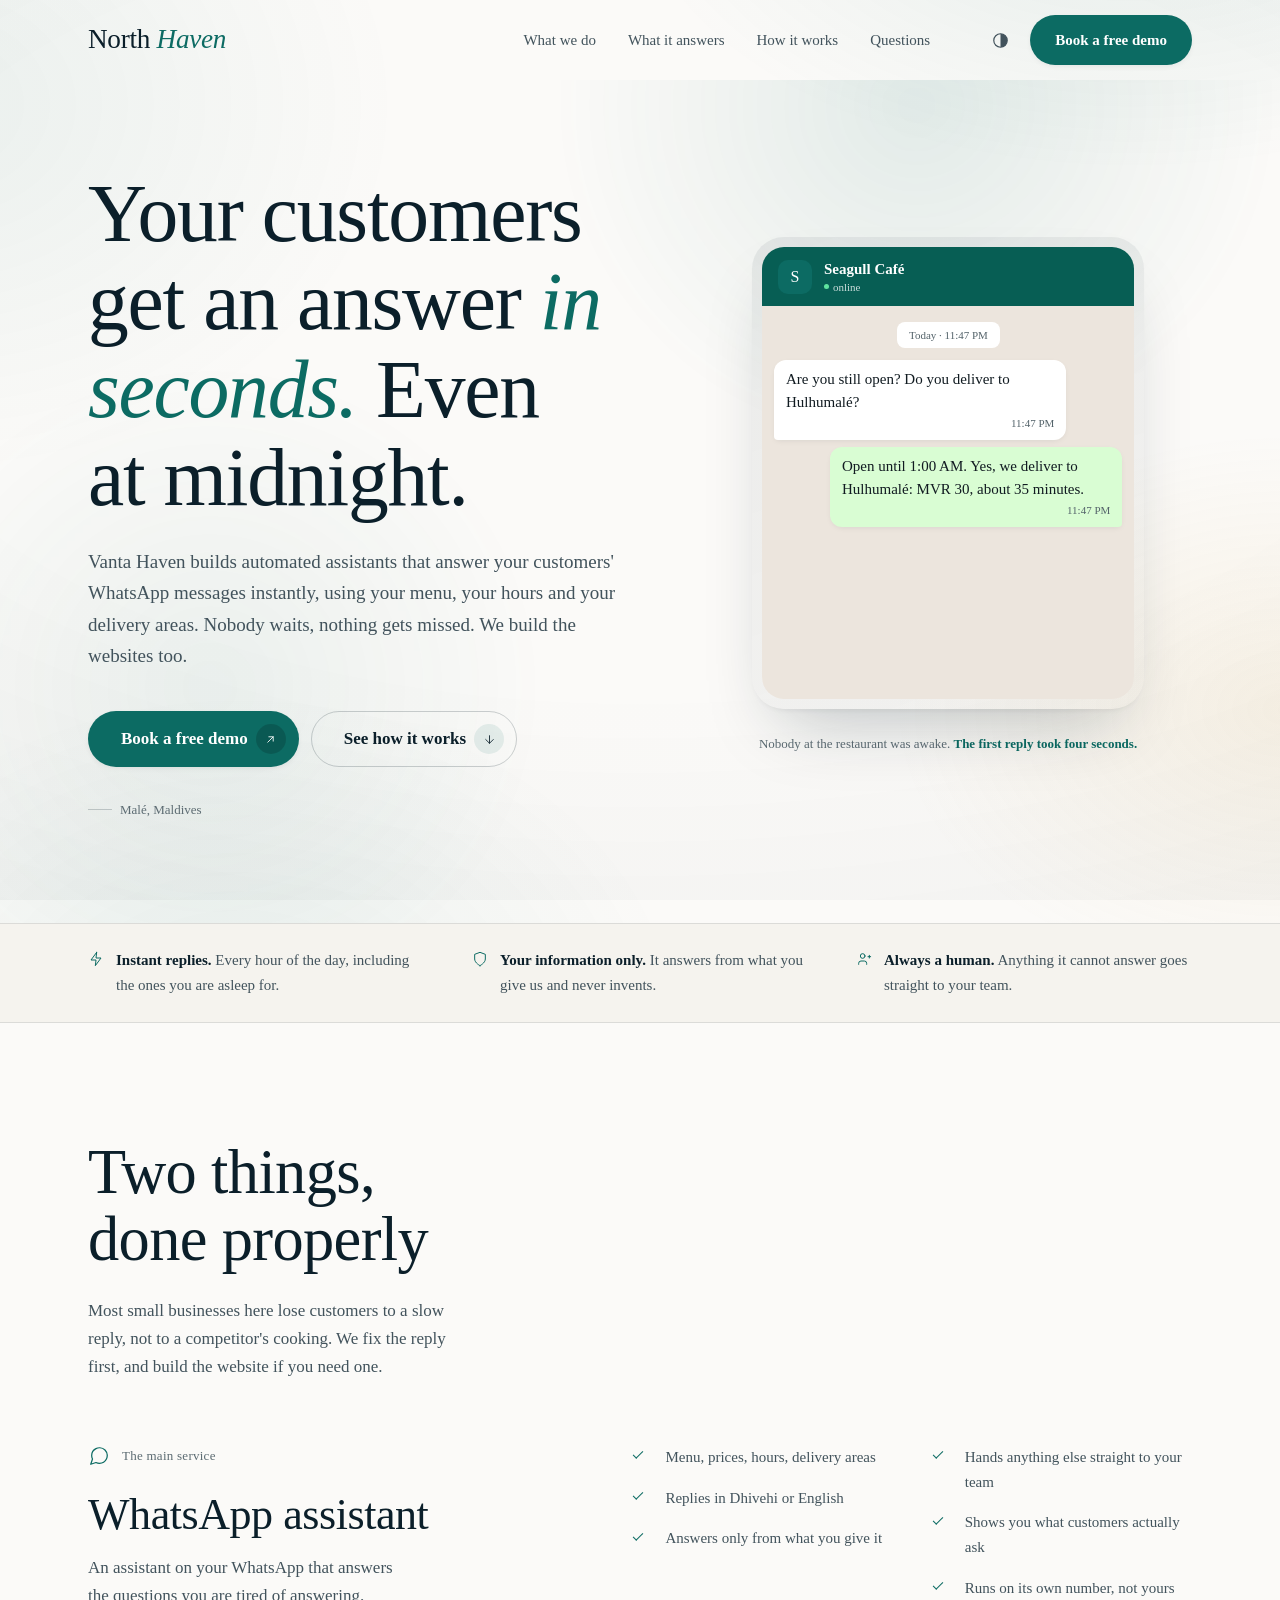
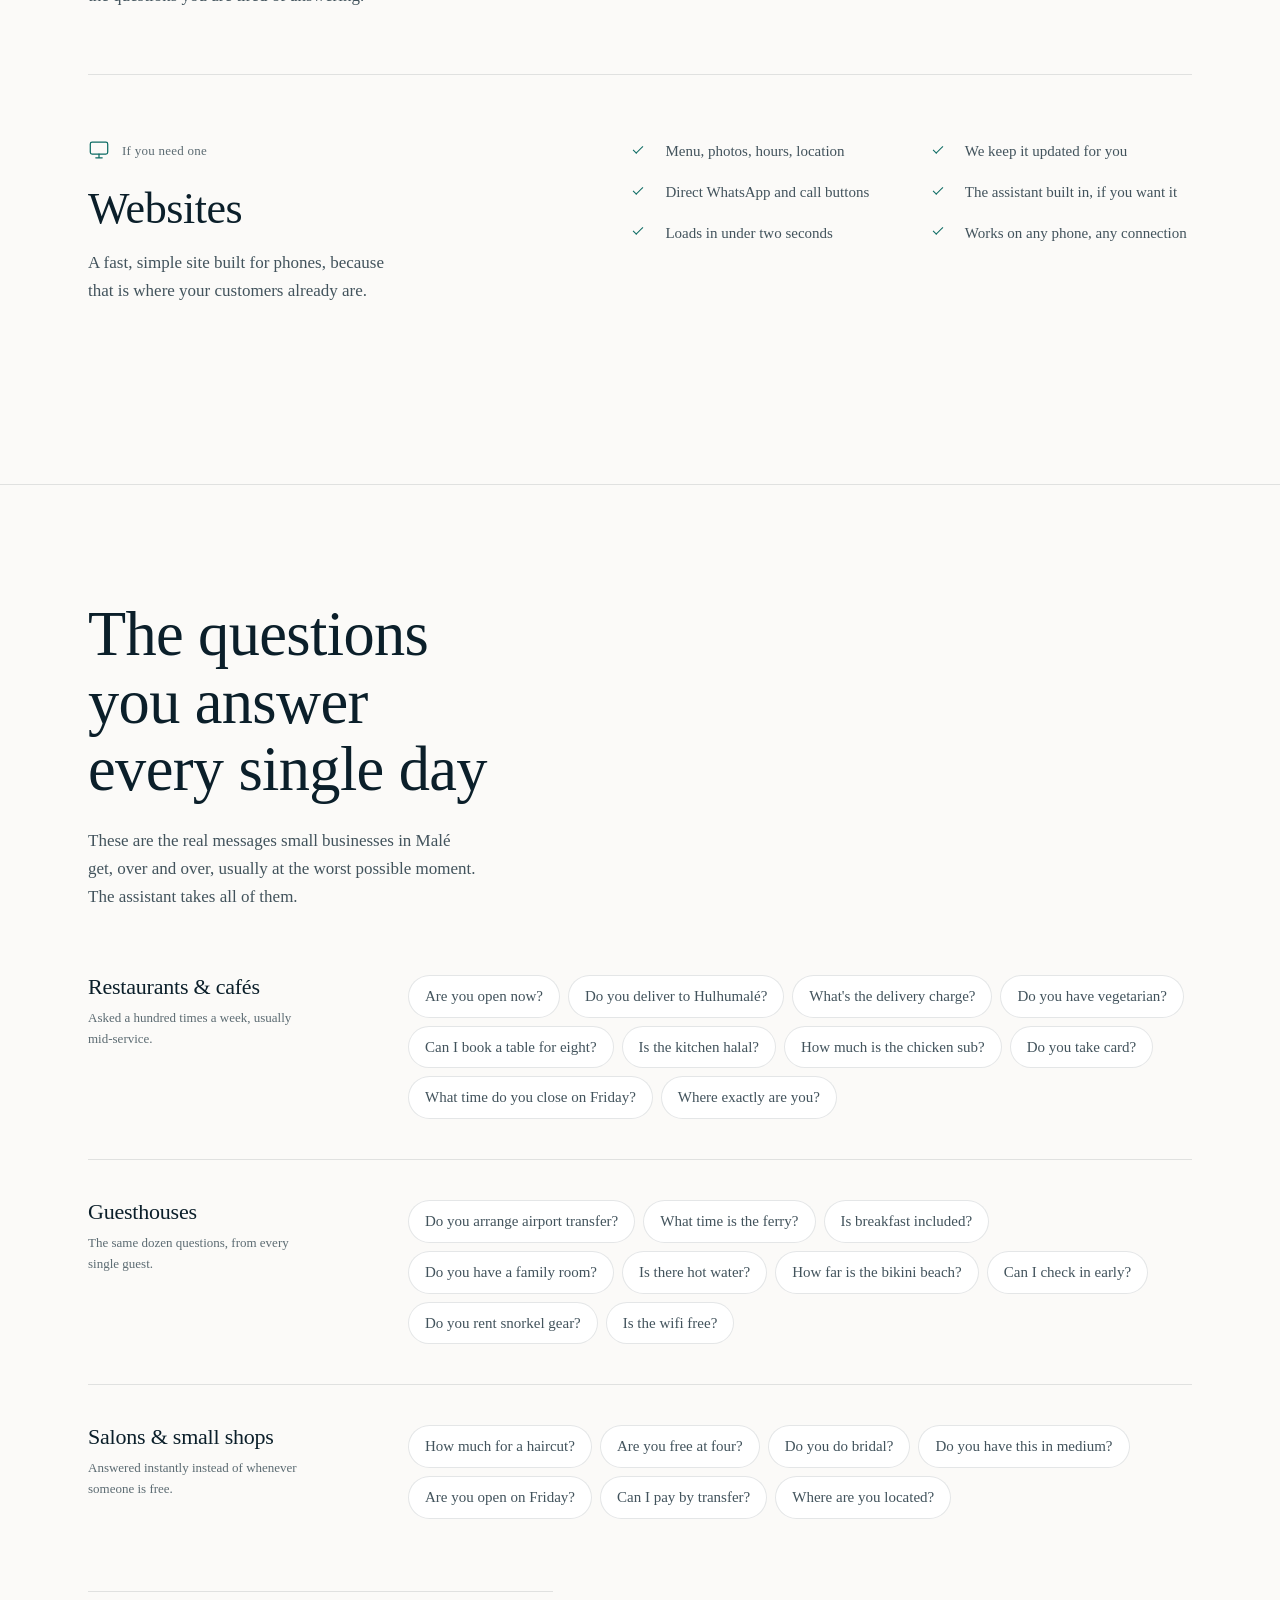
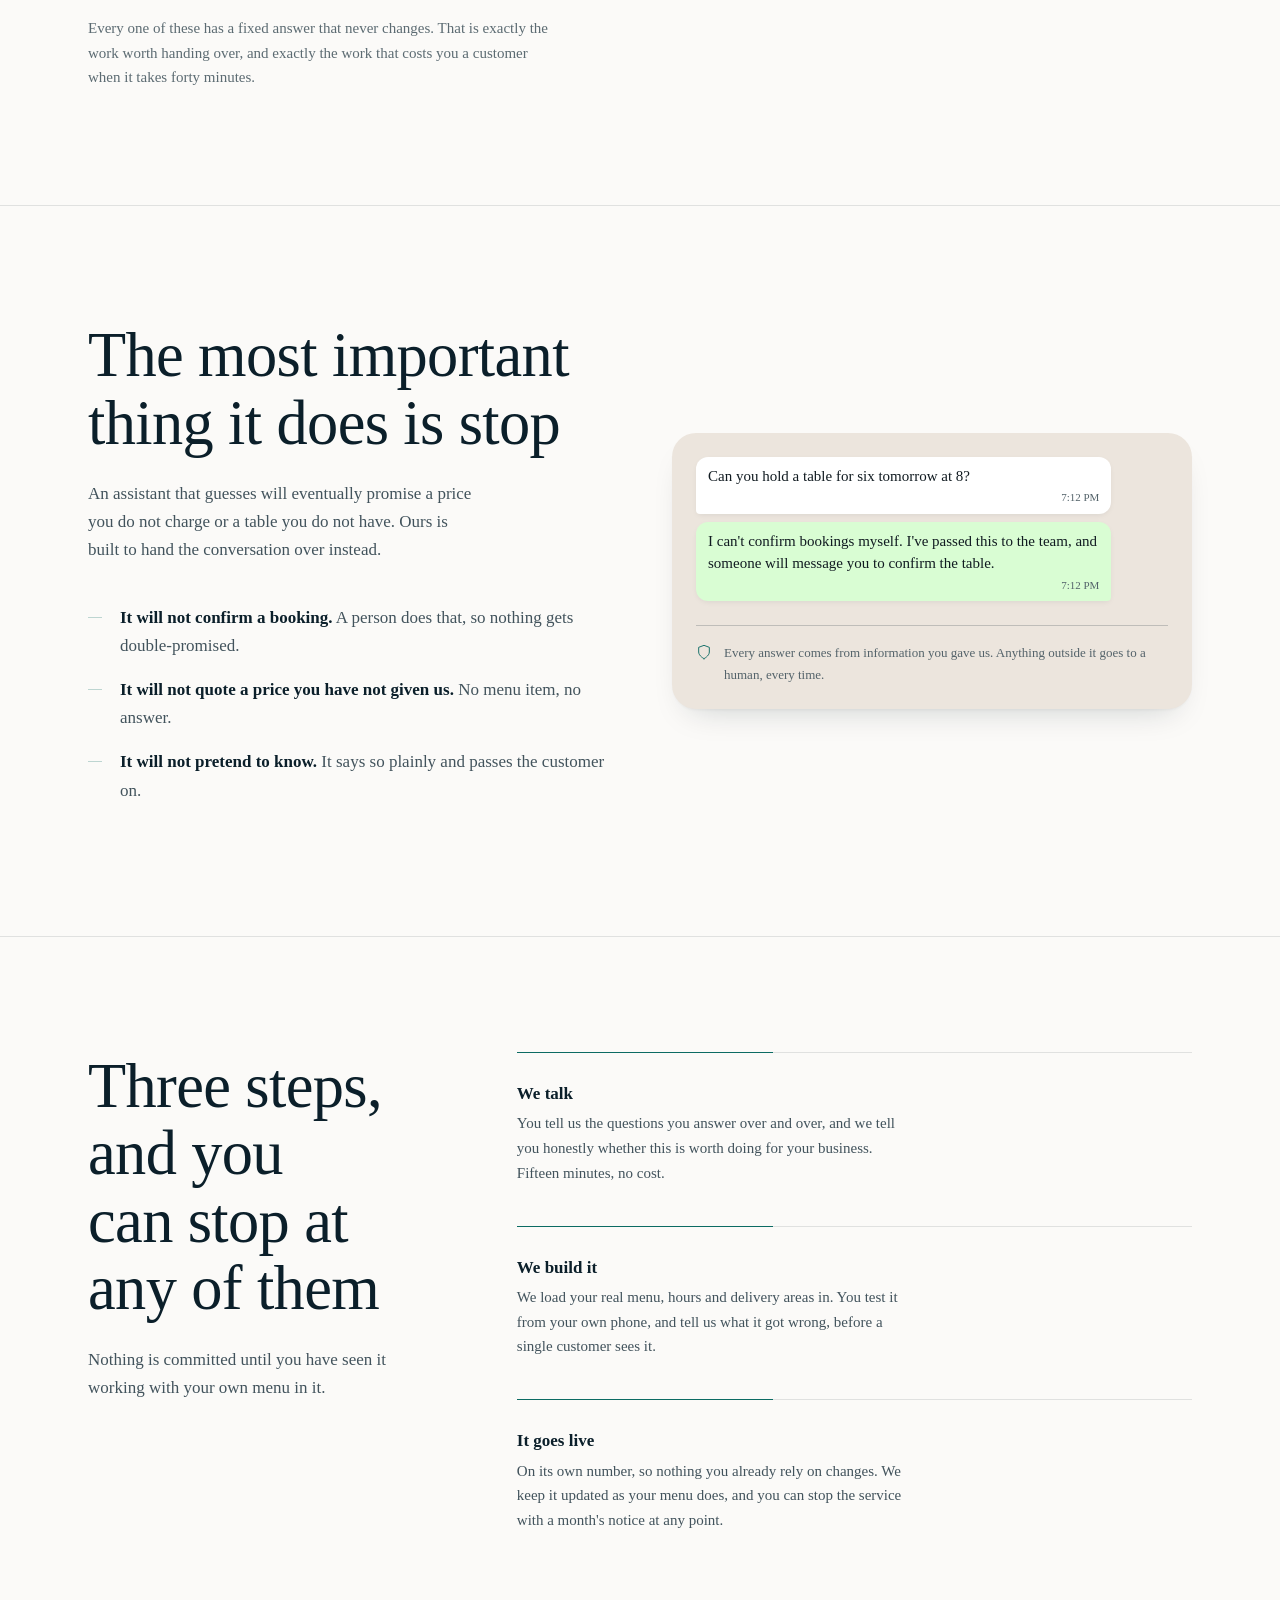
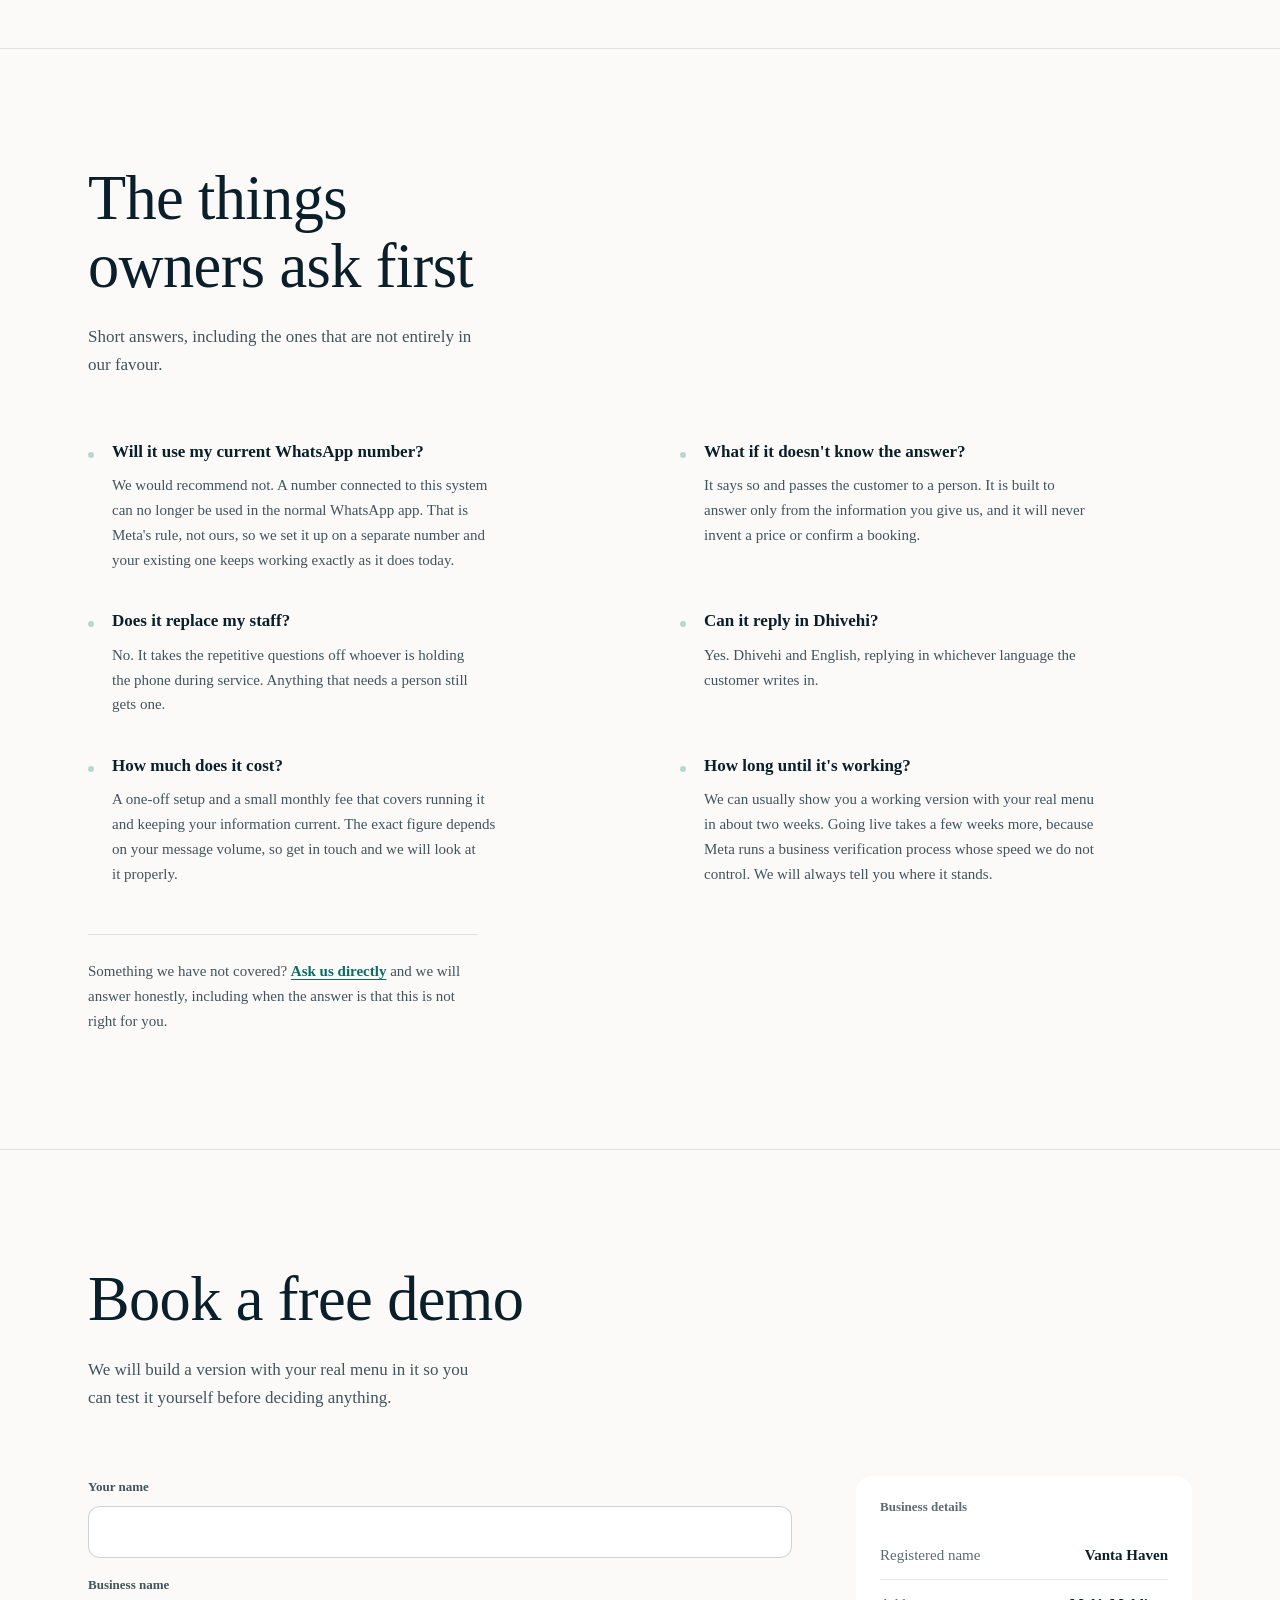
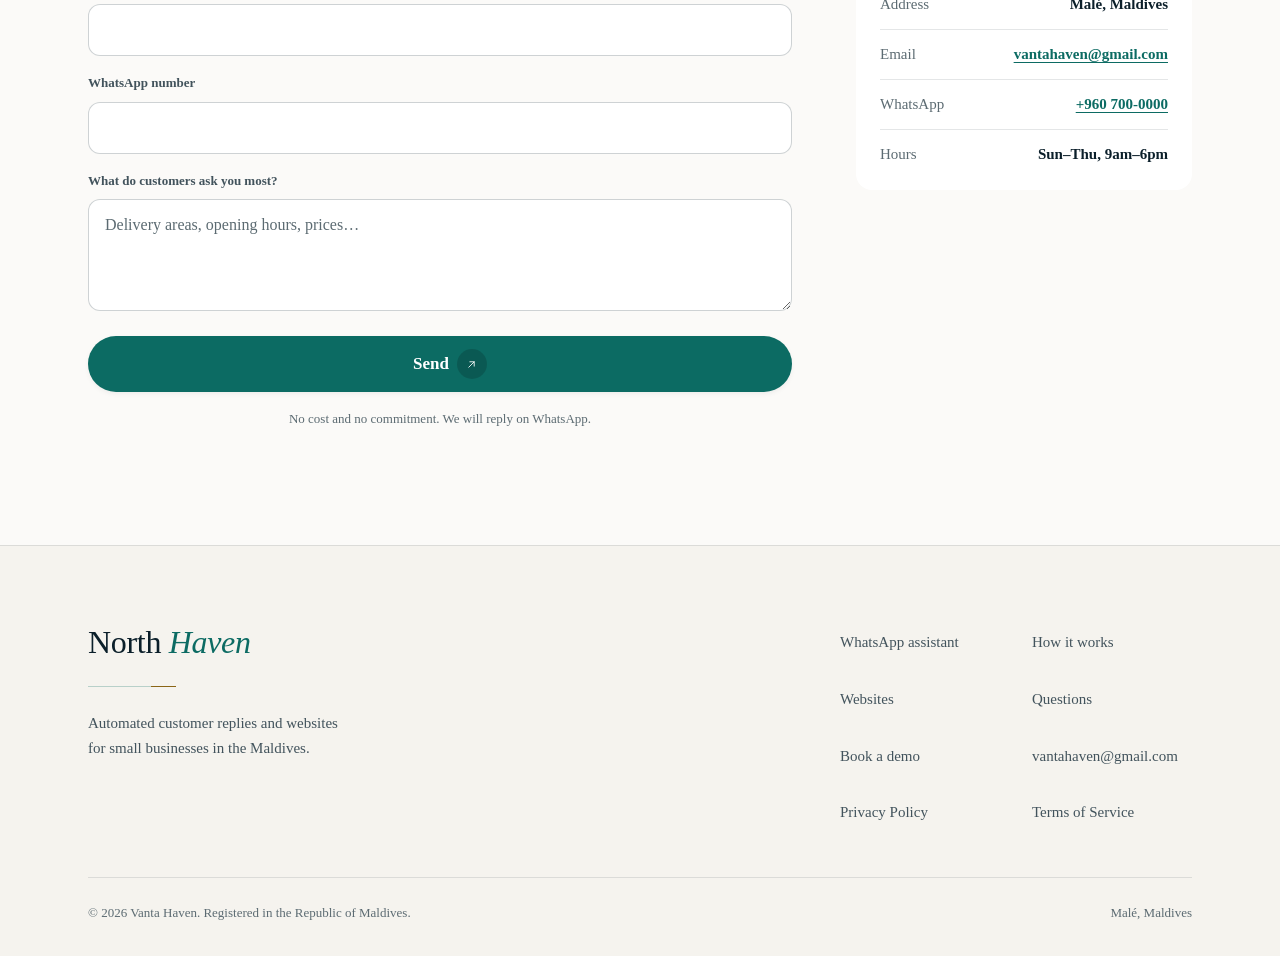
==== commit 9ca70a28: "rebrand: North Haven -> Vanta Haven, and fix the canonical URLs "North Haven" was registered as a bu" ====
--- a/index.html
+++ b/index.html
@@ -3,20 +3,20 @@
 <head>
 <meta charset="utf-8">
 <meta name="viewport" content="width=device-width, initial-scale=1">
-<title>North Haven — WhatsApp assistants for Maldivian businesses</title>
-<meta name="description" content="North Haven builds automated assistants that answer your customers' WhatsApp messages instantly, from your menu, hours and delivery areas, so nobody waits. Websites too. Based in Malé, Maldives.">
-<link rel="canonical" href="https://northhaven.mv/">
+<title>Vanta Haven — WhatsApp assistants for Maldivian businesses</title>
+<meta name="description" content="Vanta Haven builds automated assistants that answer your customers' WhatsApp messages instantly, from your menu, hours and delivery areas, so nobody waits. Websites too. Based in Malé, Maldives.">
+<link rel="canonical" href="https://vantahaven.mv/">
 
 <meta property="og:type" content="website">
-<meta property="og:url" content="https://northhaven.mv/">
-<meta property="og:site_name" content="North Haven">
-<meta property="og:title" content="North Haven — WhatsApp assistants for Maldivian businesses">
+<meta property="og:url" content="https://vantahaven.mv/">
+<meta property="og:site_name" content="Vanta Haven">
+<meta property="og:title" content="Vanta Haven — WhatsApp assistants for Maldivian businesses">
 <meta property="og:description" content="Your customers get an answer in seconds. Even at midnight. Automated WhatsApp assistants and websites for small businesses in the Maldives.">
 <meta property="og:locale" content="en_GB">
-<meta property="og:image" content="https://northhaven.mv/assets/og.png">
+<meta property="og:image" content="https://vantahaven.mv/assets/og.png">
 <meta property="og:image:width" content="1200">
 <meta property="og:image:height" content="630">
-<meta property="og:image:alt" content="North Haven — your customers get an answer in seconds. Even at midnight.">
+<meta property="og:image:alt" content="Vanta Haven — your customers get an answer in seconds. Even at midnight.">
 <meta name="twitter:card" content="summary_large_image">
 <meta name="theme-color" content="#07100F">
 
@@ -45,10 +45,10 @@
 {
   "@context":"https://schema.org",
   "@type":"ProfessionalService",
-  "name":"North Haven",
+  "name":"Vanta Haven",
   "description":"Automated WhatsApp assistants and websites for small businesses in the Maldives.",
-  "url":"https://northhaven.mv/",
-  "email":"hello@northhaven.mv",
+  "url":"https://vantahaven.mv/",
+  "email":"vantahaven@gmail.com",
   "areaServed":{"@type":"Country","name":"Maldives"},
   "address":{"@type":"PostalAddress","addressLocality":"Malé","addressCountry":"MV"},
   "openingHoursSpecification":[{
@@ -170,7 +170,7 @@
         <div>
           <h1 data-rise>Your customers get an answer <em>in seconds.</em> Even at midnight.</h1>
           <p class="hero__lead" data-rise="2">
-            North Haven builds automated assistants that answer your customers' WhatsApp messages
+            Vanta Haven builds automated assistants that answer your customers' WhatsApp messages
             instantly, using your menu, your hours and your delivery areas. Nobody waits, nothing
             gets missed. We build the websites too.
           </p>
@@ -536,16 +536,16 @@
           </form>
           <noscript>
             <p class="form__note">This form needs JavaScript. Message us directly on
-            WhatsApp or email <a href="mailto:hello@northhaven.mv">hello@northhaven.mv</a>.</p>
+            WhatsApp or email <a href="mailto:vantahaven@gmail.com">vantahaven@gmail.com</a>.</p>
           </noscript>
         </div>
 
         <aside class="details" data-reveal>
           <h3>Business details</h3>
           <dl>
-            <div class="row"><dt>Registered name</dt><dd>North Haven</dd></div>
+            <div class="row"><dt>Registered name</dt><dd>Vanta Haven</dd></div>
             <div class="row"><dt>Address</dt><dd>Malé, Maldives</dd></div>
-            <div class="row"><dt>Email</dt><dd><a href="mailto:hello@northhaven.mv" data-tip="Opens your email app">hello@northhaven.mv</a></dd></div>
+            <div class="row"><dt>Email</dt><dd><a href="mailto:vantahaven@gmail.com" data-tip="Opens your email app">vantahaven@gmail.com</a></dd></div>
             <div class="row"><dt>WhatsApp</dt><dd><a href="https://wa.me/9607000000" data-tip="Opens a WhatsApp chat">+960 700-0000</a></dd></div>
             <div class="row"><dt>Hours</dt><dd>Sun–Thu, 9am–6pm</dd></div>
           </dl>
@@ -570,13 +570,13 @@
         <a href="#websites">Websites</a>
         <a href="#questions">Questions</a>
         <a href="#contact">Book a demo</a>
-        <a href="mailto:hello@northhaven.mv">hello@northhaven.mv</a>
+        <a href="mailto:vantahaven@gmail.com">vantahaven@gmail.com</a>
         <a href="privacy.html">Privacy Policy</a>
         <a href="terms.html">Terms of Service</a>
       </nav>
     </div>
     <div class="footer__bottom">
-      <span>© <span data-year>2026</span> North Haven. Registered in the Republic of Maldives.</span>
+      <span>© <span data-year>2026</span> Vanta Haven. Registered in the Republic of Maldives.</span>
       <span>Malé, Maldives</span>
     </div>
   </div>
--- a/assets/styles.css
+++ b/assets/styles.css
@@ -5,7 +5,7 @@
    ============================================================ */
 
 /* ============================================================
-   North Haven — design system
+   Vanta Haven — design system
    Dark by default. [data-theme="light"] on <html> flips it.
    Spacing is an 8pt scale. Type is a fixed ramp.
    ============================================================ */
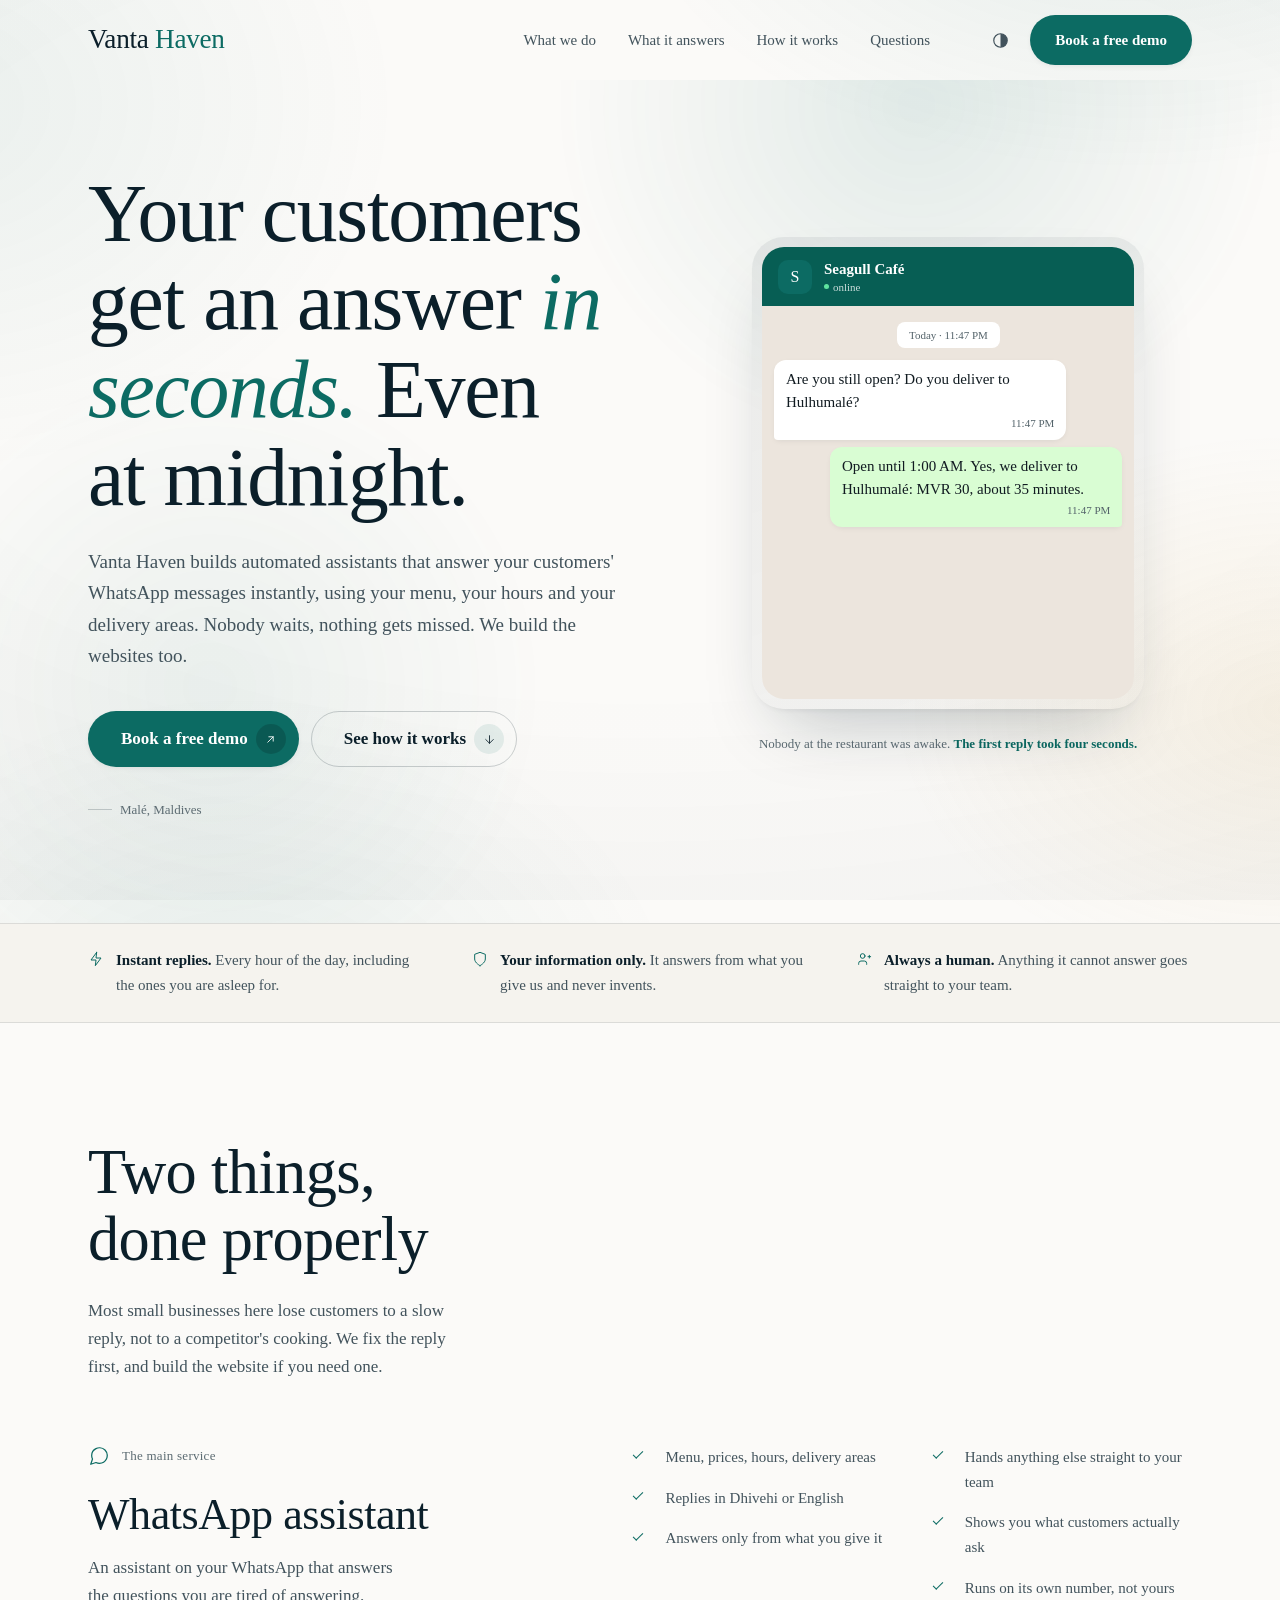
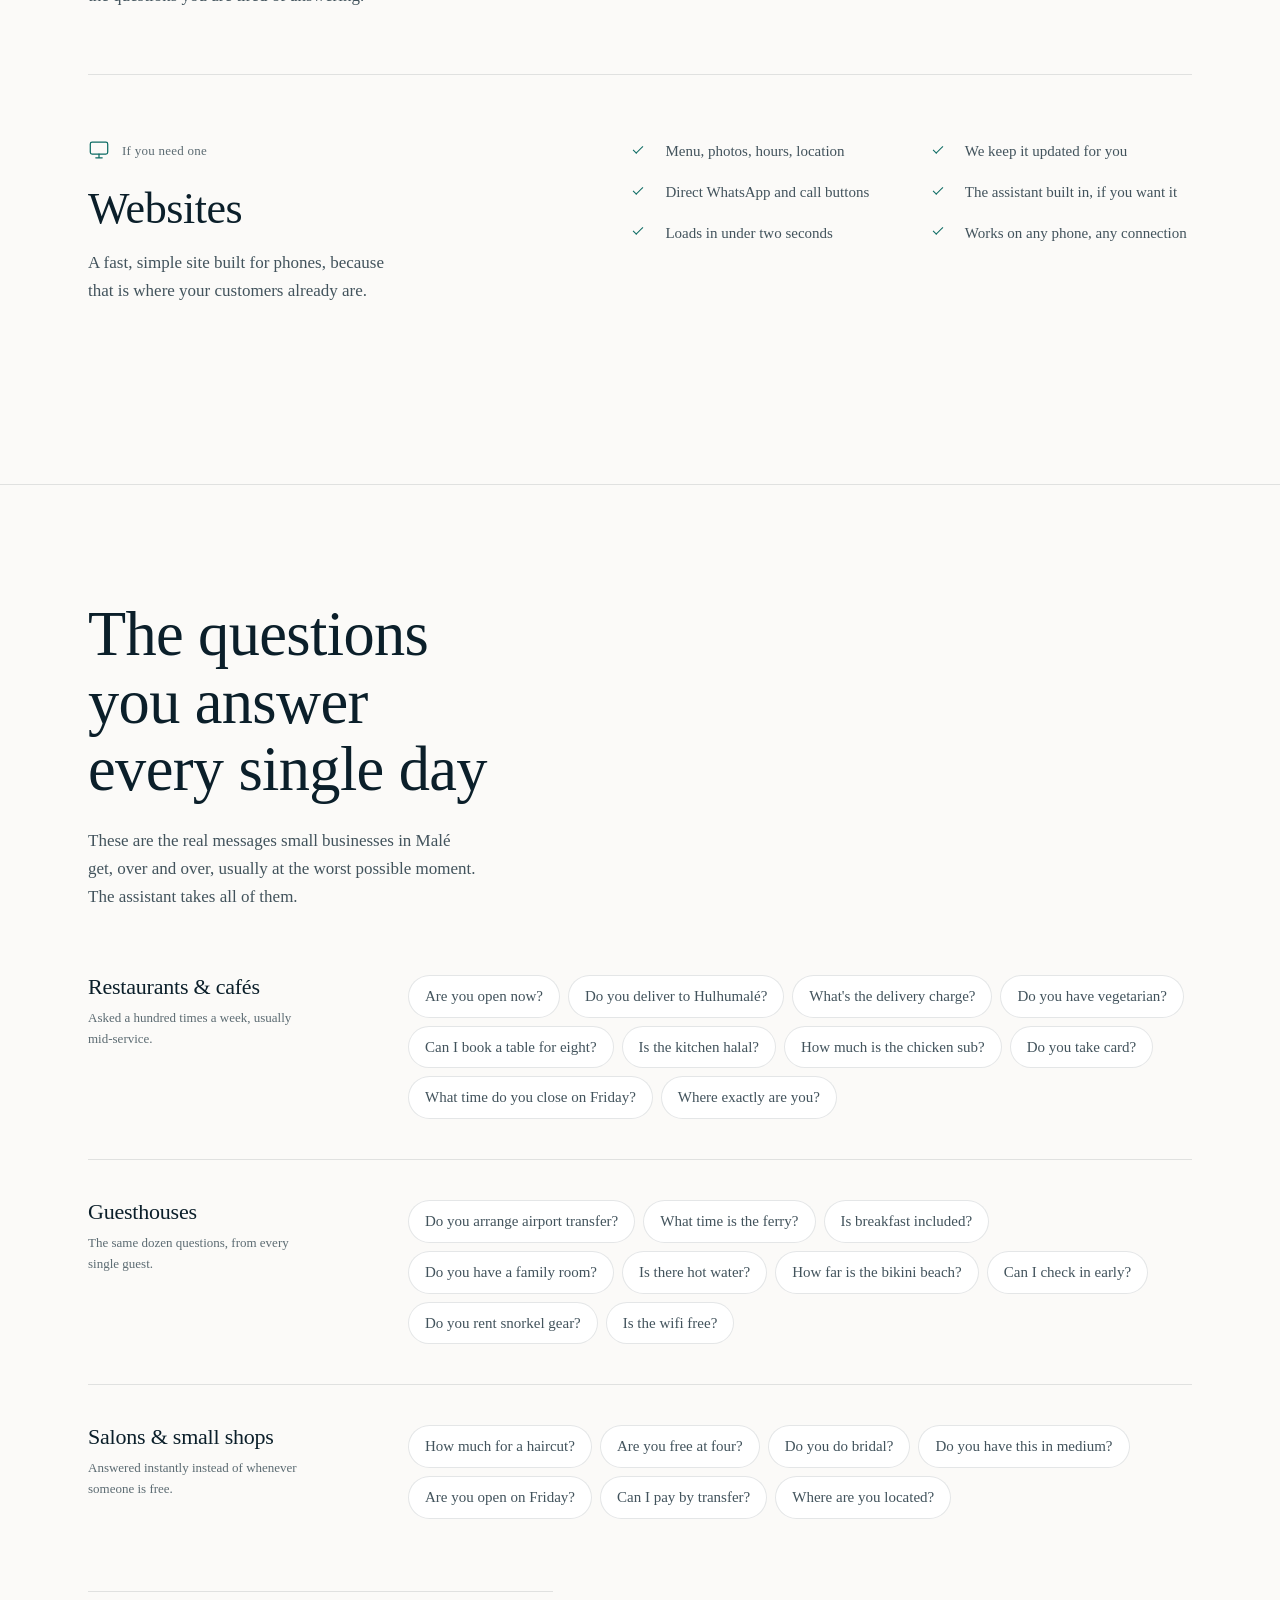
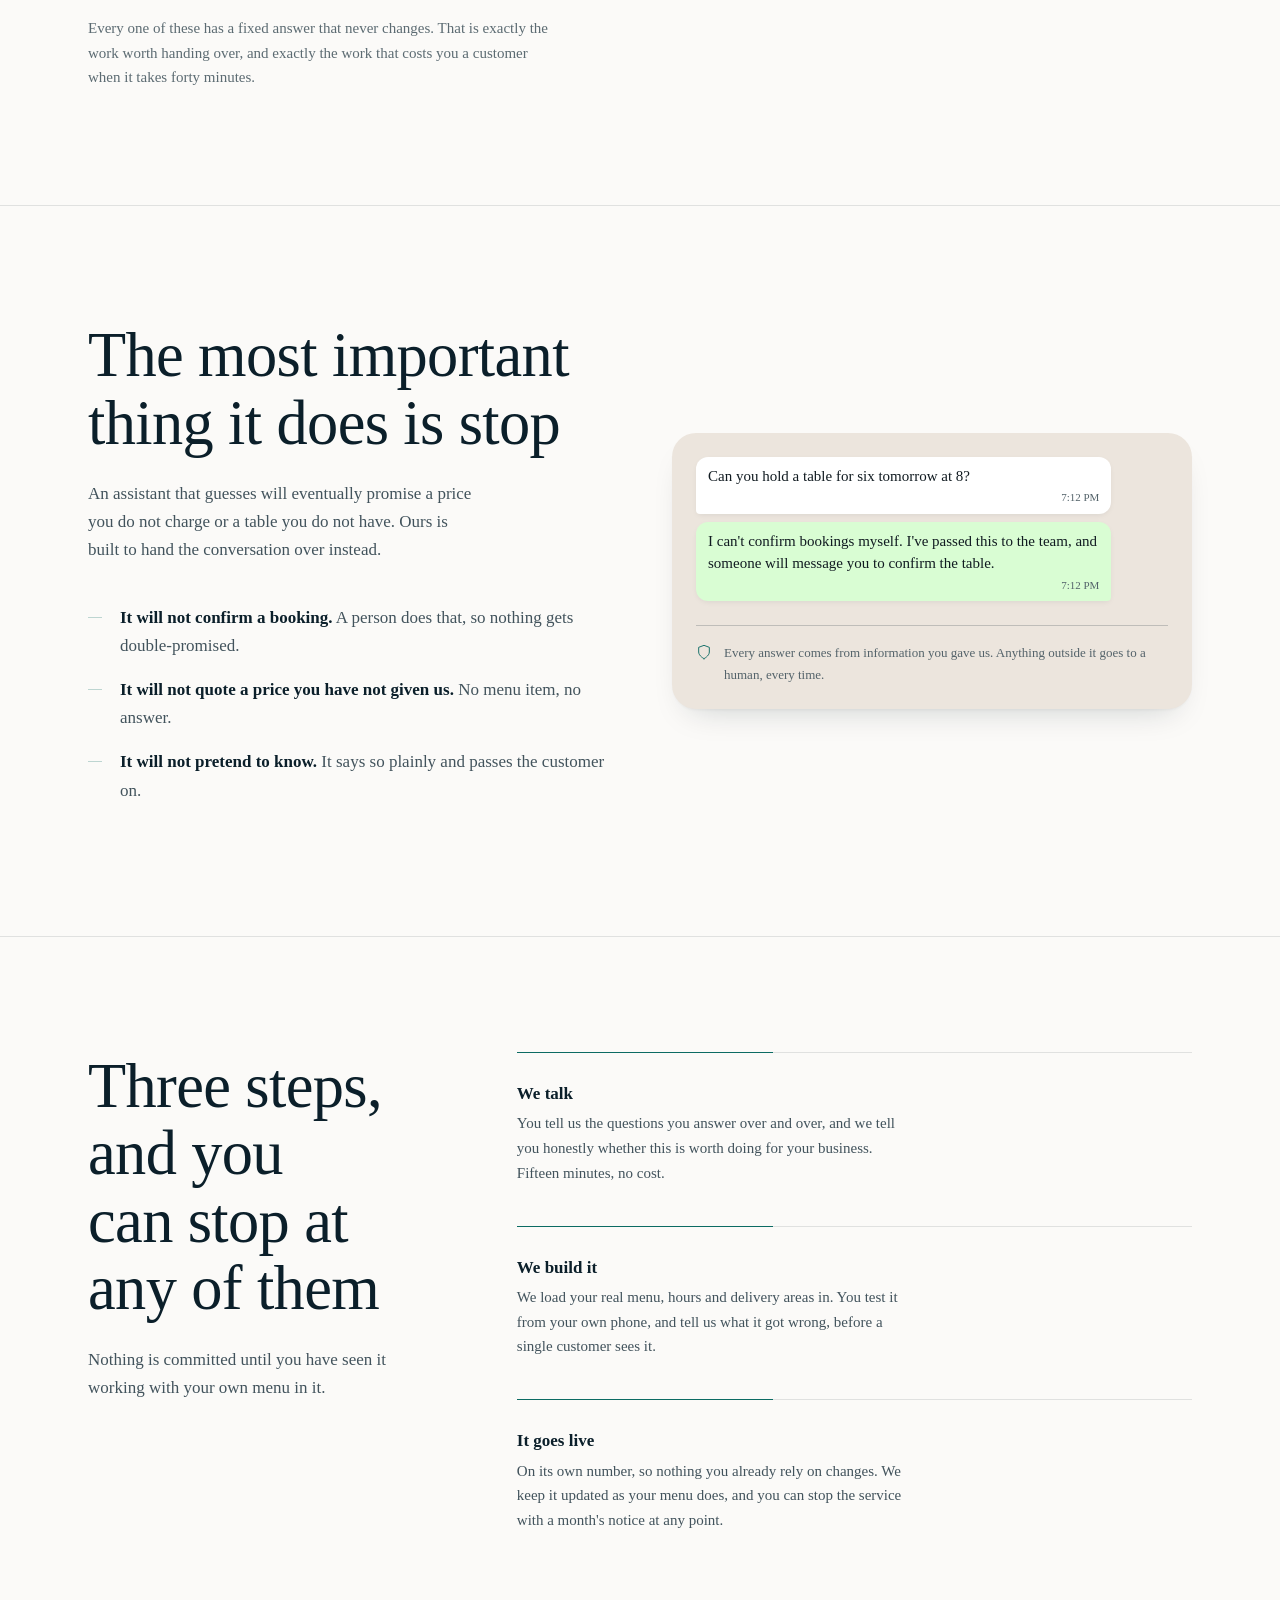
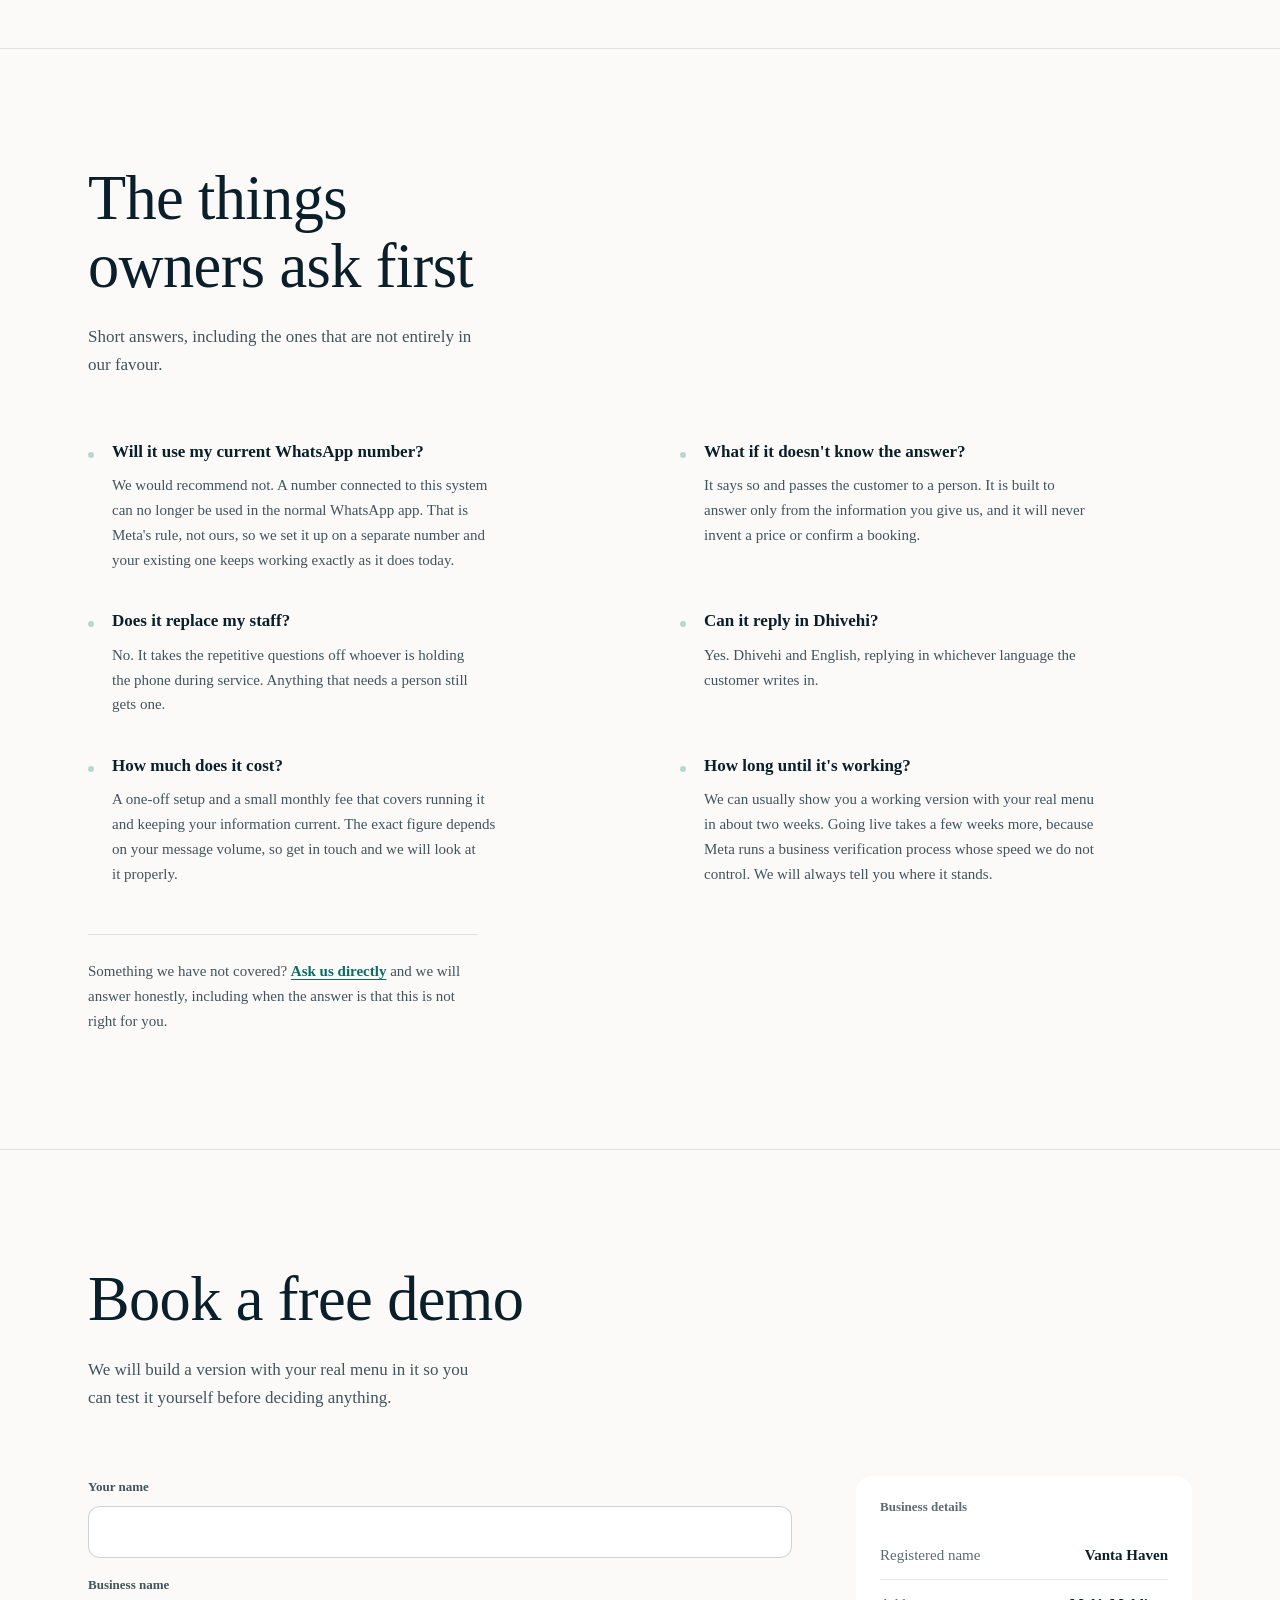
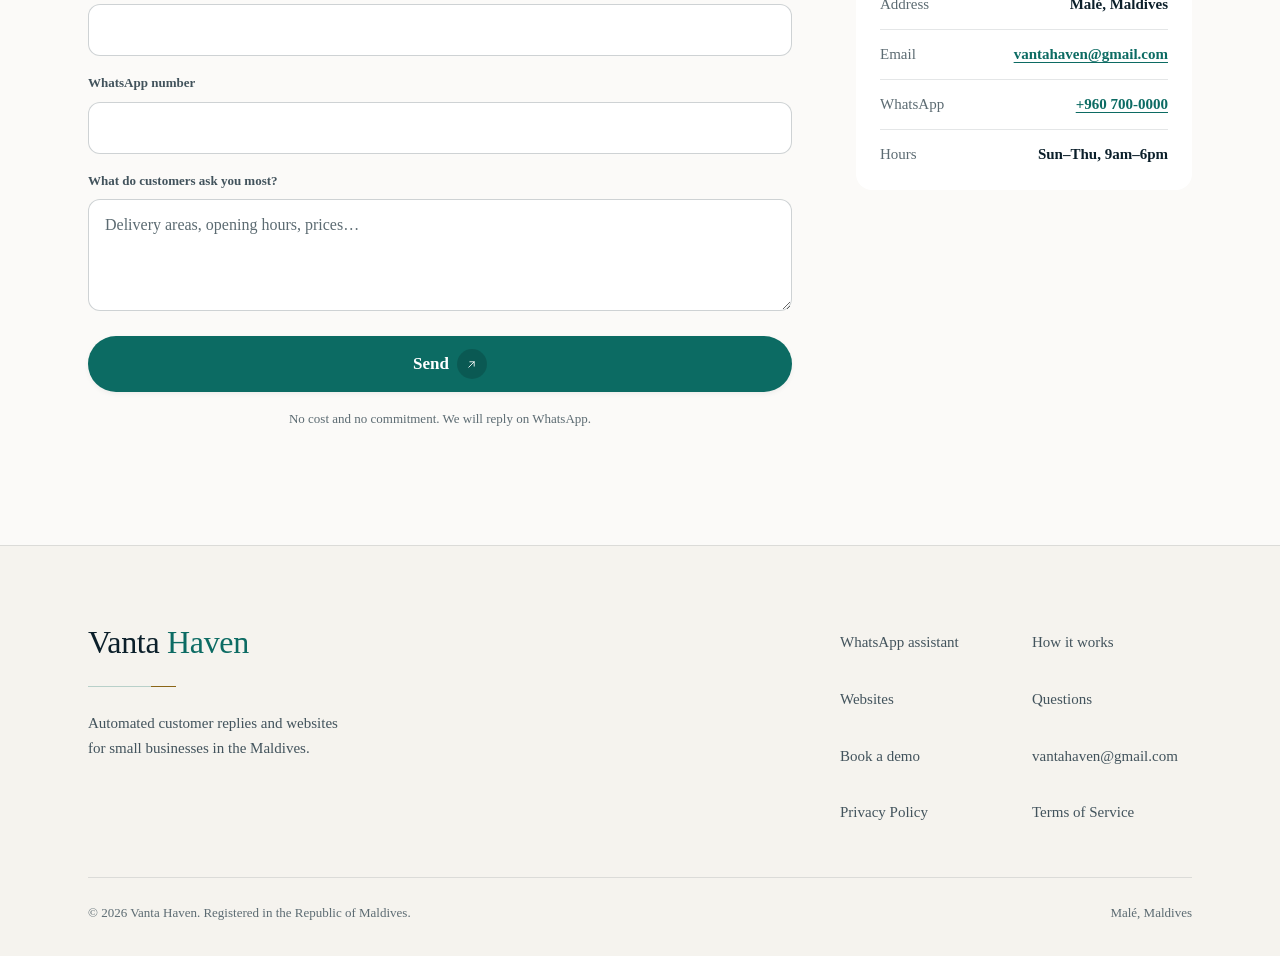
==== commit 4f7b3875: "rebrand: fix the logo wordmark, and stop italicising Haven The rebrand missed the logo because the w" ====
--- a/index.html
+++ b/index.html
@@ -123,7 +123,7 @@
 <header class="site-header" data-stuck="false">
   <div class="wrap">
     <nav class="nav" aria-label="Primary">
-      <a class="wordmark" href="index.html">North <em>Haven</em></a>
+      <a class="wordmark" href="index.html">Vanta <em>Haven</em></a>
 
       <ul class="nav__links">
         <li><a href="#what-we-do">What we do</a></li>
@@ -560,7 +560,7 @@
   <div class="wrap">
     <div class="footer__top">
       <div class="footer__blurb">
-        <span class="wordmark">North <em>Haven</em></span>
+        <span class="wordmark">Vanta <em>Haven</em></span>
         <div class="rule"></div>
         <p>Automated customer replies and websites for small businesses in the Maldives.</p>
       </div>
--- a/assets/styles.css
+++ b/assets/styles.css
@@ -248,7 +248,7 @@
   letter-spacing:-.01em;line-height:1;color:var(--fg);
   text-decoration:none;white-space:nowrap;display:inline-block;
 }
-.wordmark em{font-style:italic;color:var(--accent)}
+.wordmark em{font-style:normal;color:var(--accent)}
 
 .rule{height:1px;width:88px;background:var(--accent-line);position:relative;margin-block:var(--s5)}
 .rule::after{content:"";position:absolute;right:0;top:0;height:1px;width:28%;background:var(--sand)}
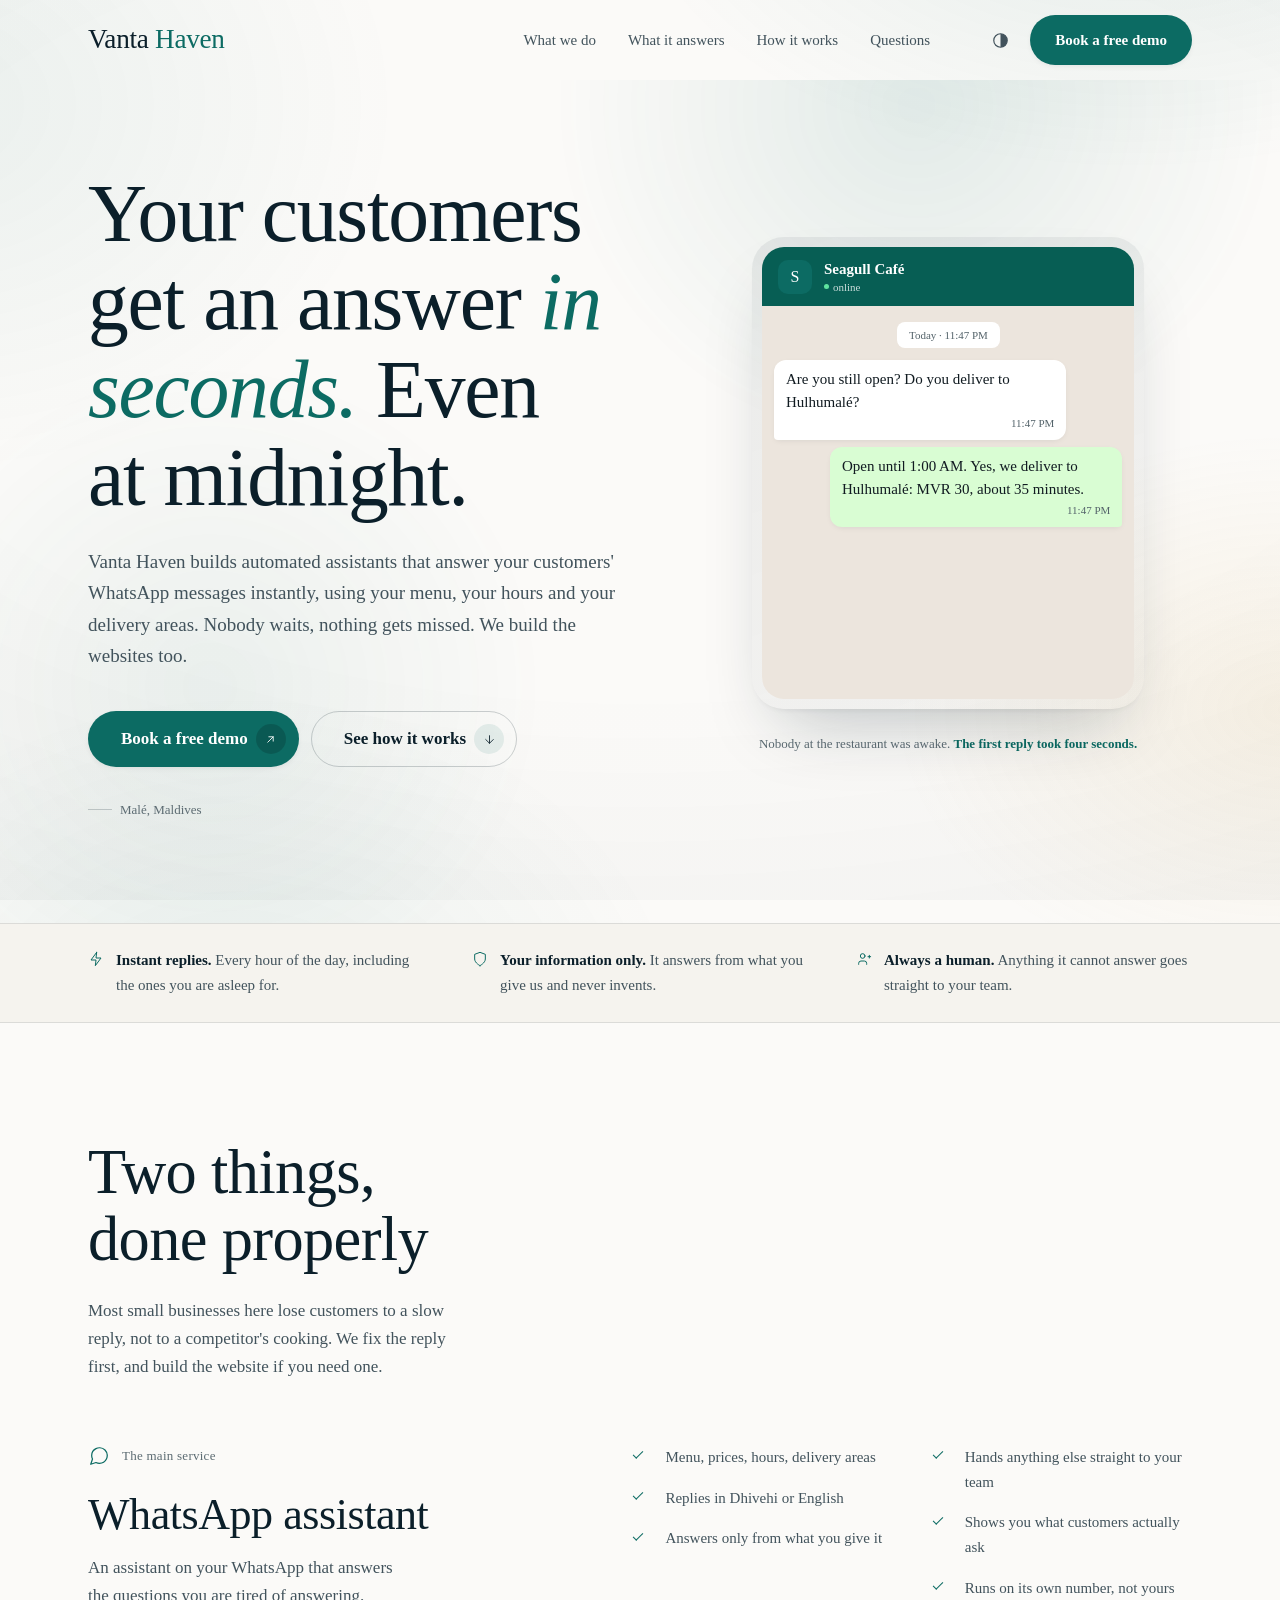
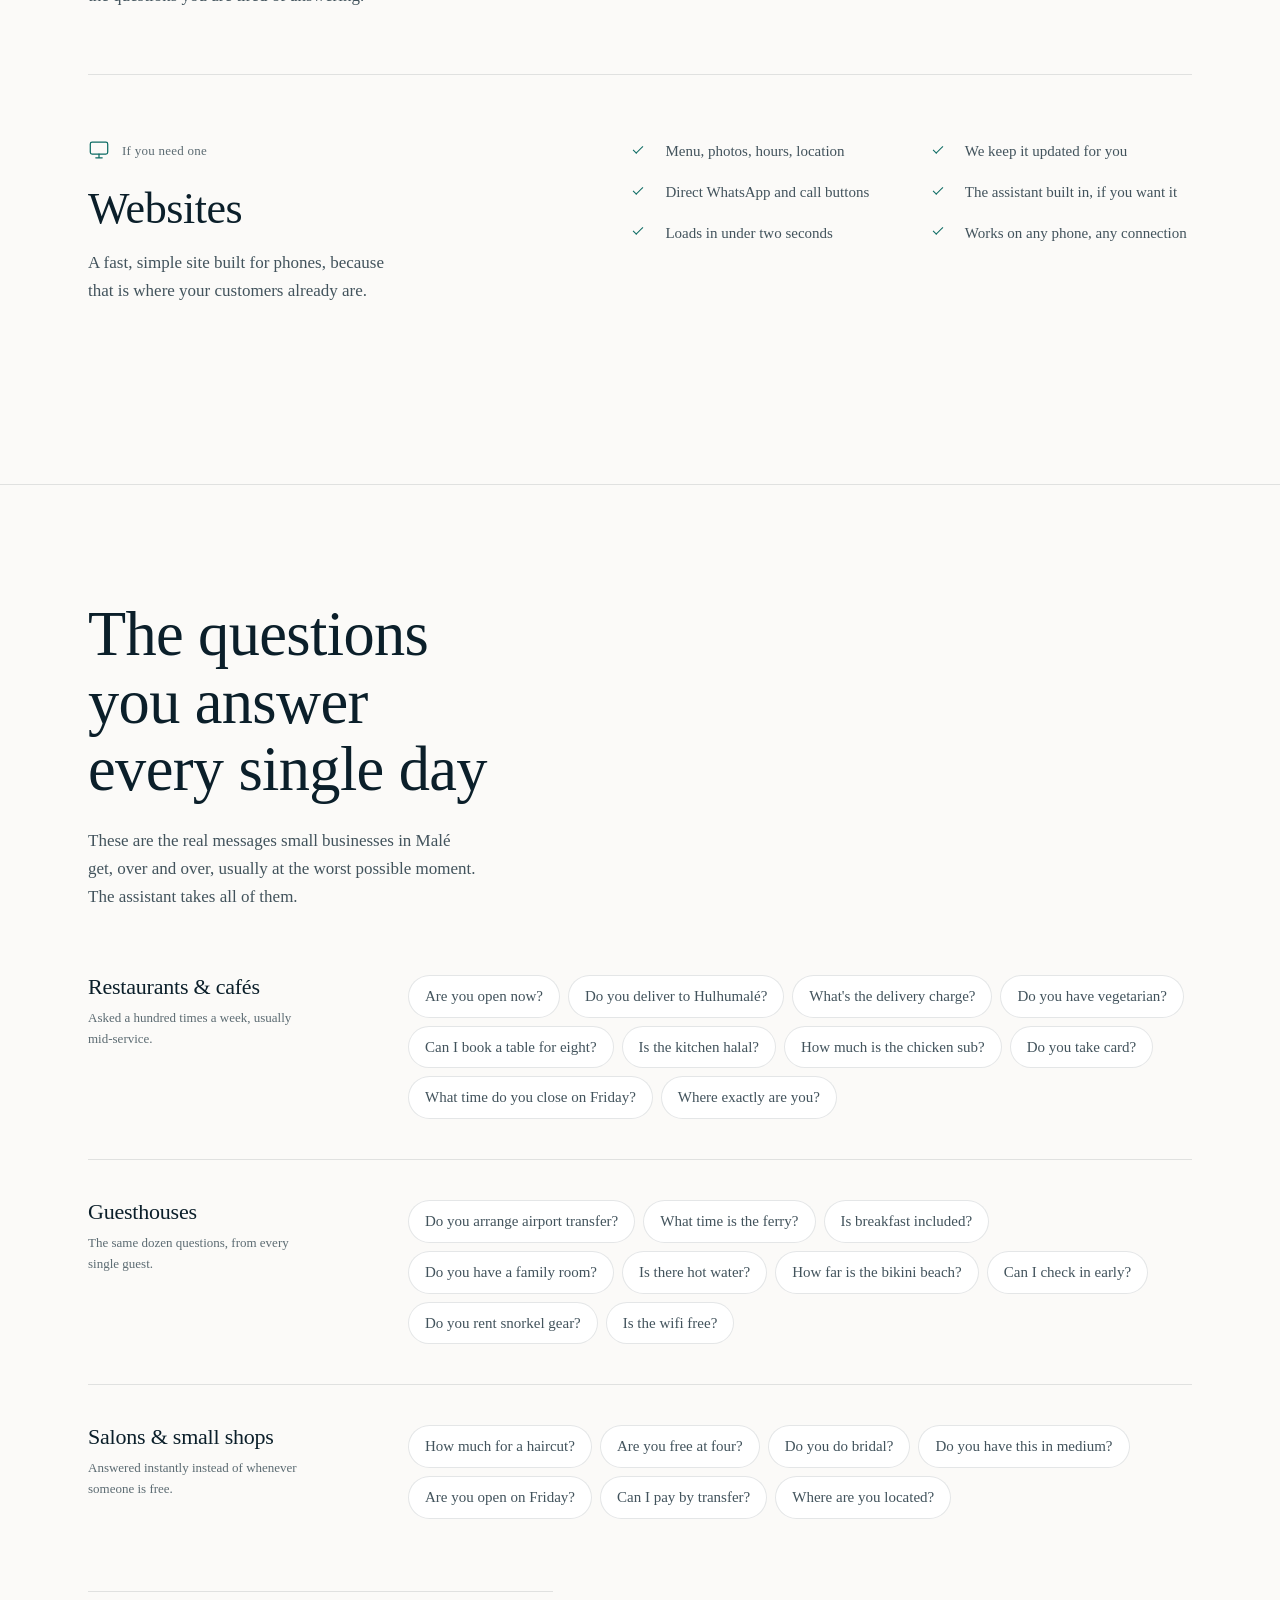
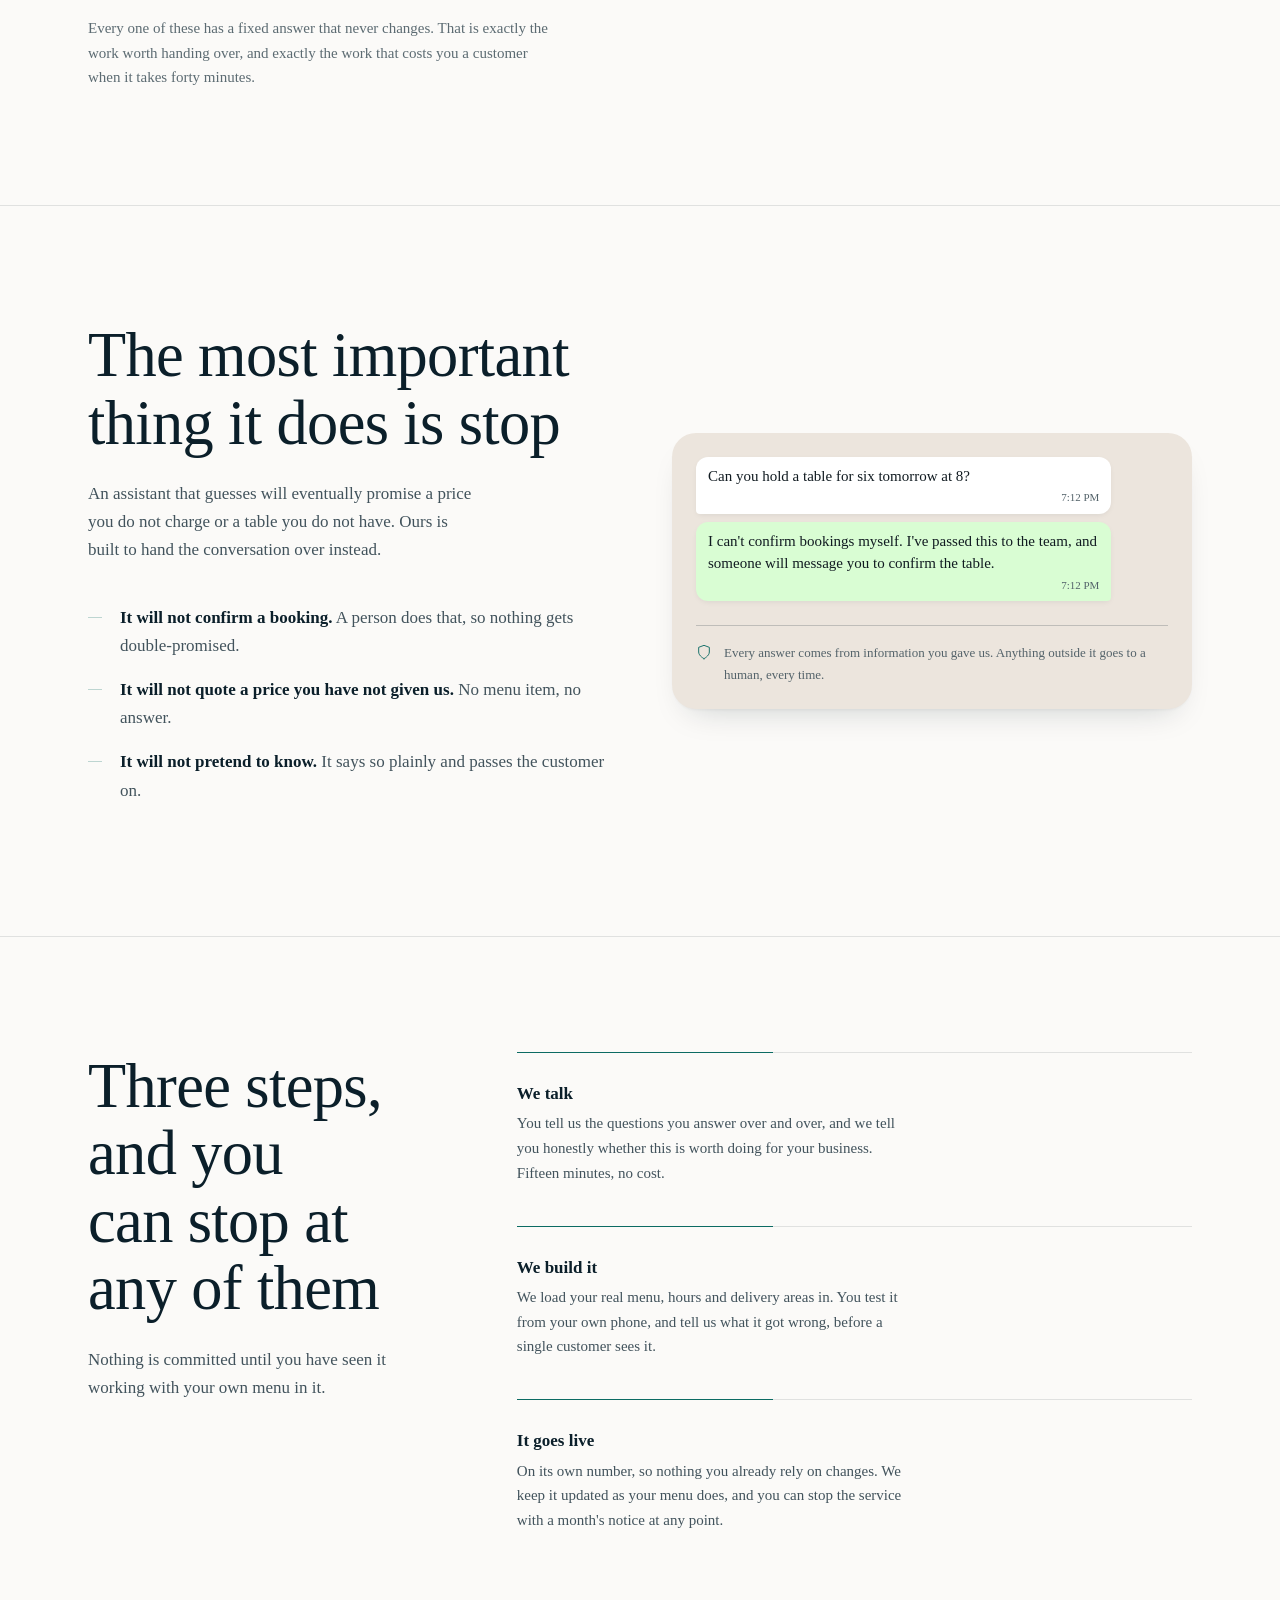
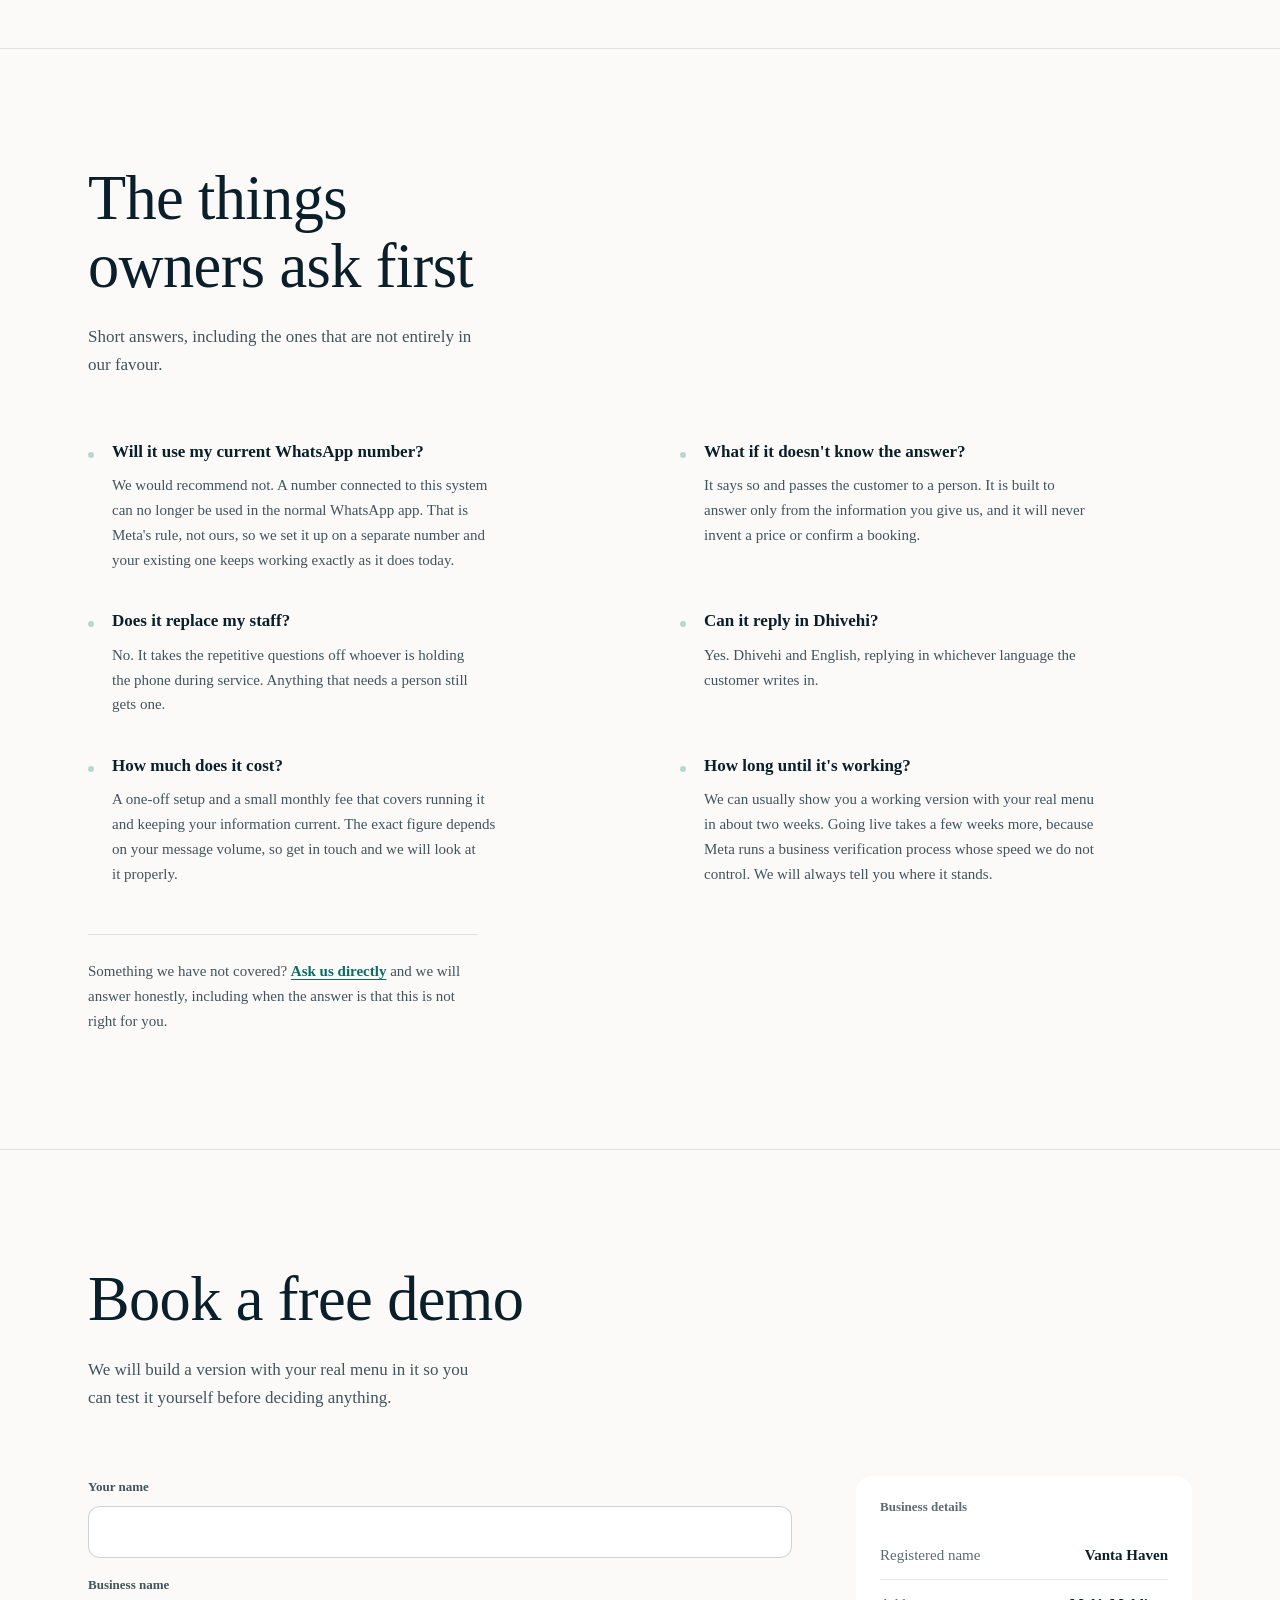
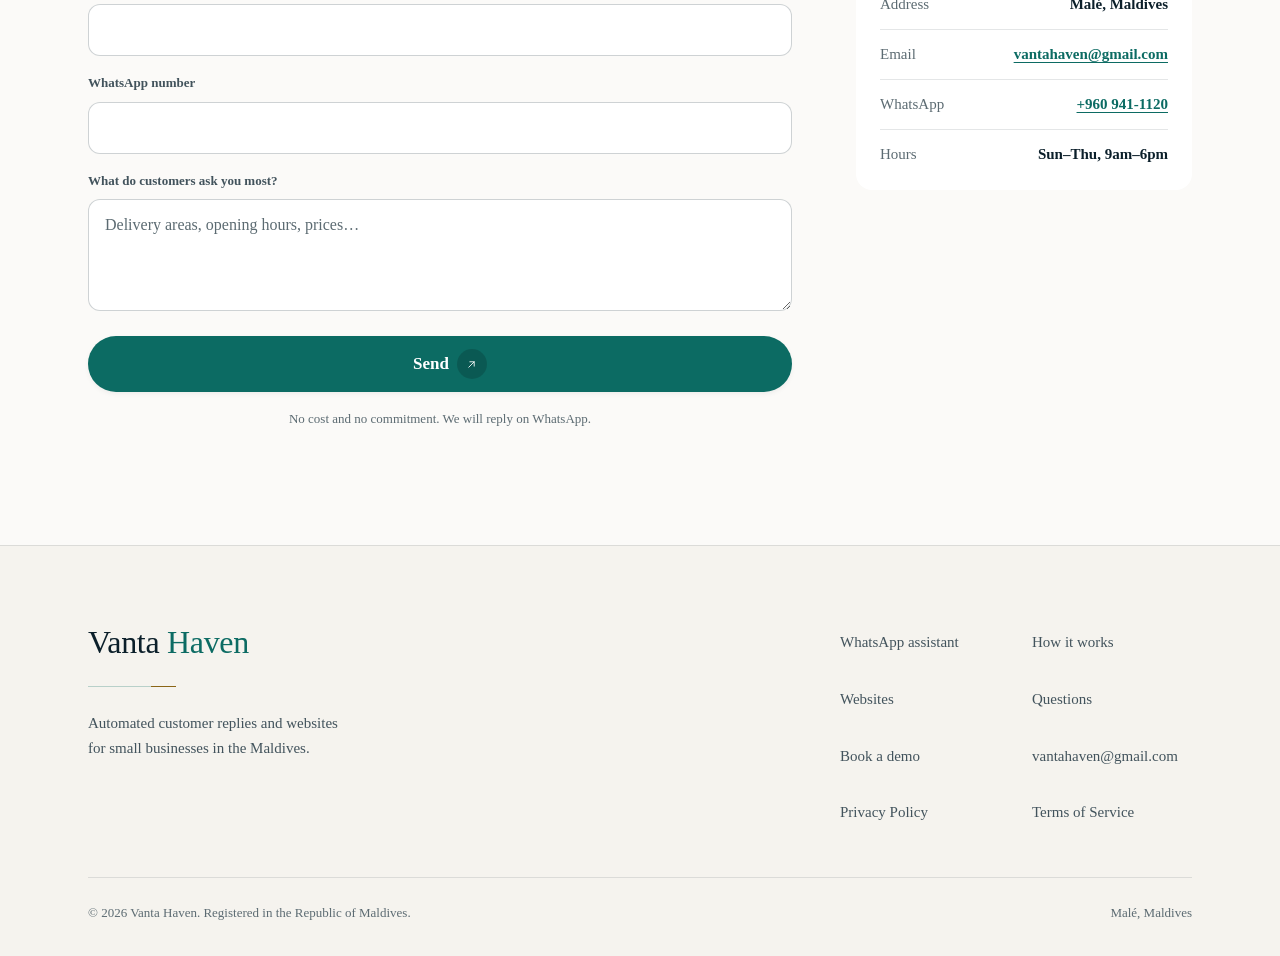
==== commit f1e5cbe4: "Set the real WhatsApp number: 9411120 This was the launch-blocking placeholder. With data-whatsapp u" ====
--- a/index.html
+++ b/index.html
@@ -503,7 +503,7 @@
 
       <div class="contact">
         <div data-reveal>
-          <form id="demo-form" data-endpoint="/api/lead" data-whatsapp="9607000000" novalidate>
+          <form id="demo-form" data-endpoint="/api/lead" data-whatsapp="9609411120" novalidate>
             <div class="hp" aria-hidden="true">
               <label for="company-website">Company website</label>
               <input type="text" id="company-website" name="company_website" tabindex="-1" autocomplete="off">
@@ -546,7 +546,7 @@
             <div class="row"><dt>Registered name</dt><dd>Vanta Haven</dd></div>
             <div class="row"><dt>Address</dt><dd>Malé, Maldives</dd></div>
             <div class="row"><dt>Email</dt><dd><a href="mailto:vantahaven@gmail.com" data-tip="Opens your email app">vantahaven@gmail.com</a></dd></div>
-            <div class="row"><dt>WhatsApp</dt><dd><a href="https://wa.me/9607000000" data-tip="Opens a WhatsApp chat">+960 700-0000</a></dd></div>
+            <div class="row"><dt>WhatsApp</dt><dd><a href="https://wa.me/9609411120" data-tip="Opens a WhatsApp chat">+960 941-1120</a></dd></div>
             <div class="row"><dt>Hours</dt><dd>Sun–Thu, 9am–6pm</dd></div>
           </dl>
         </aside>
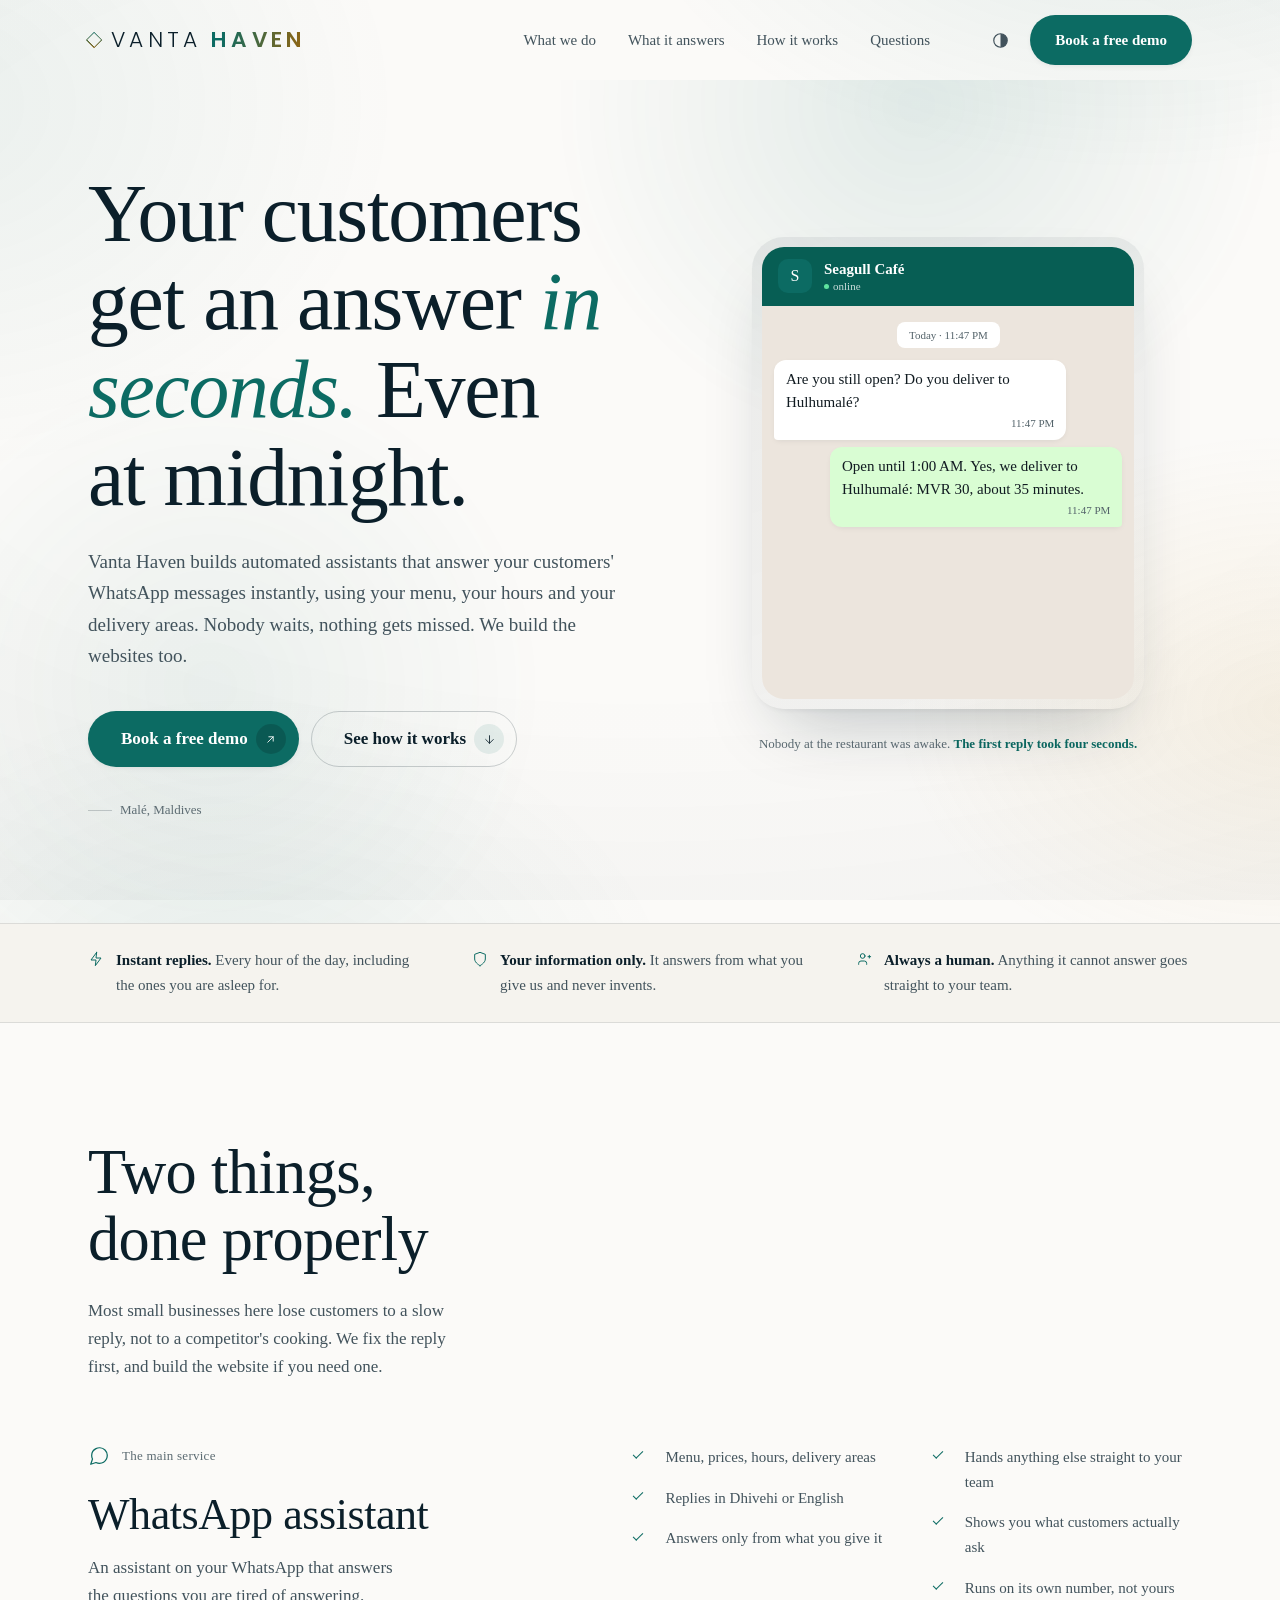
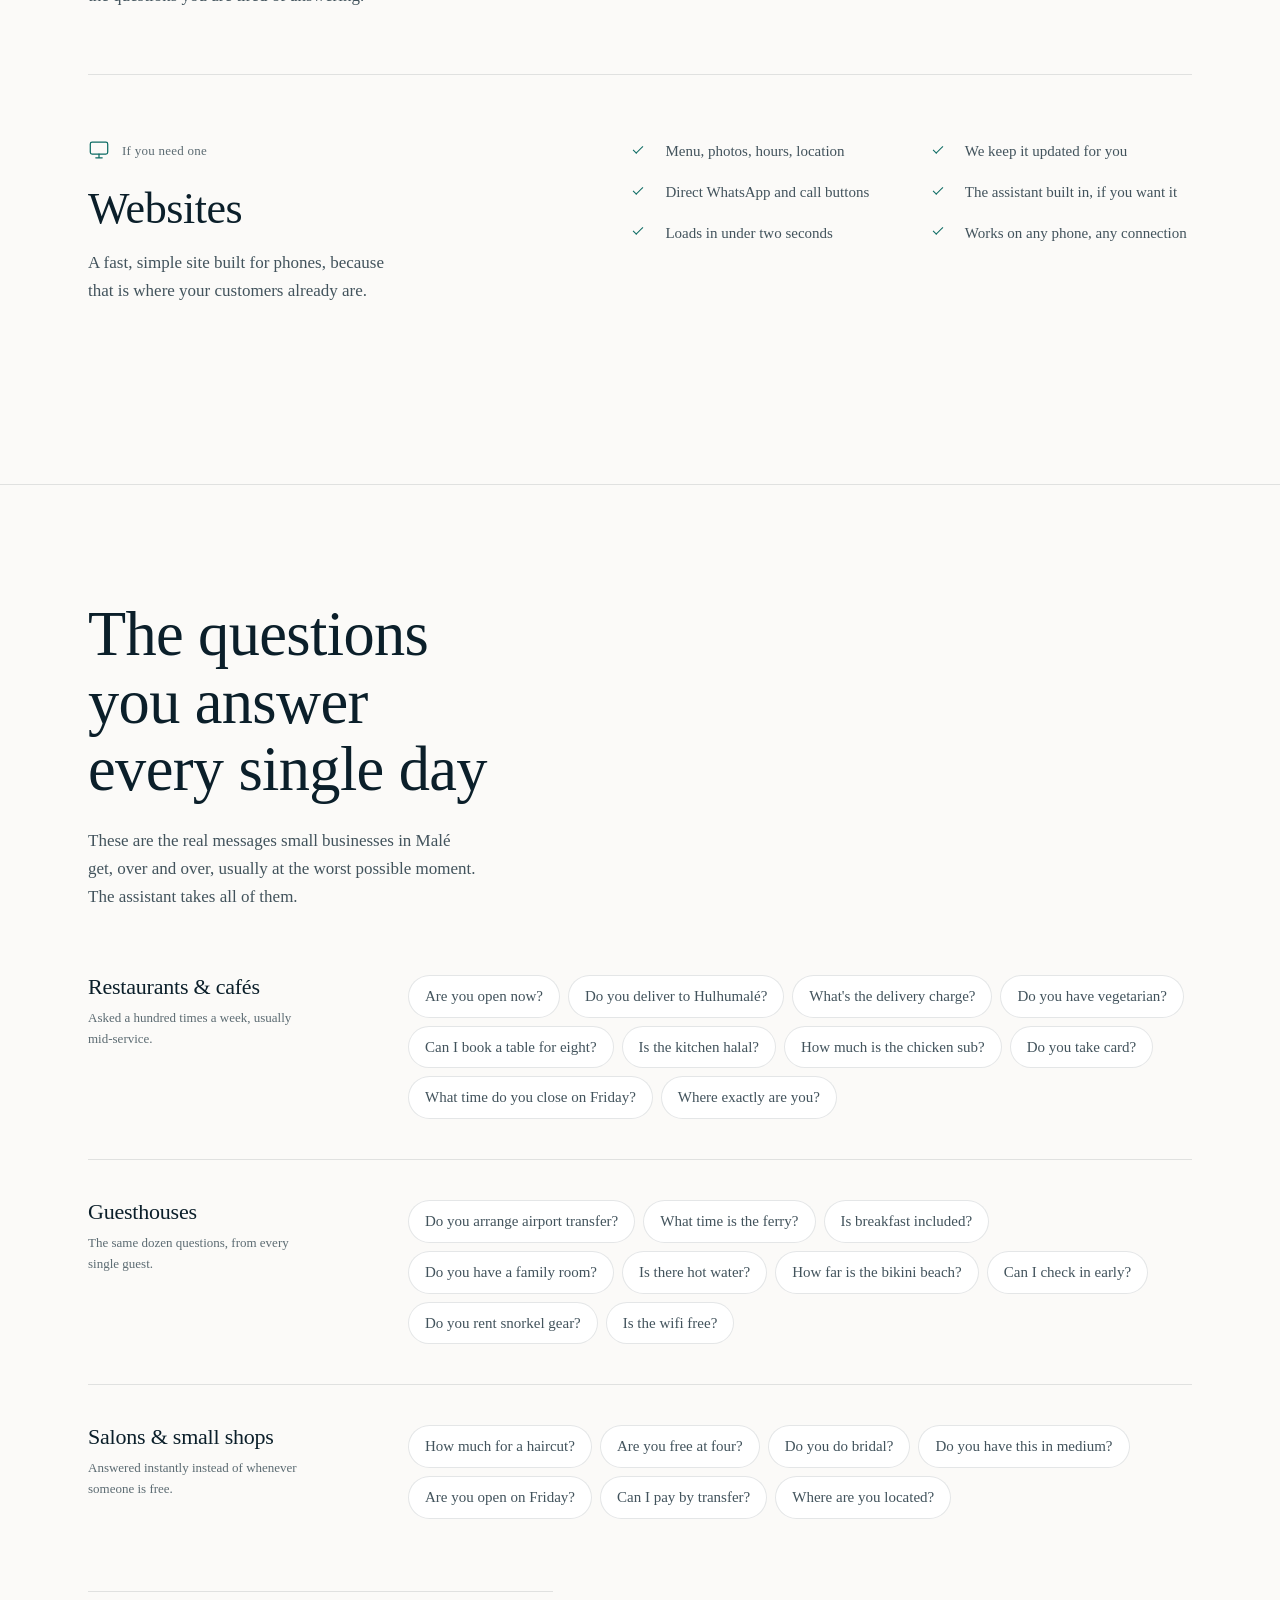
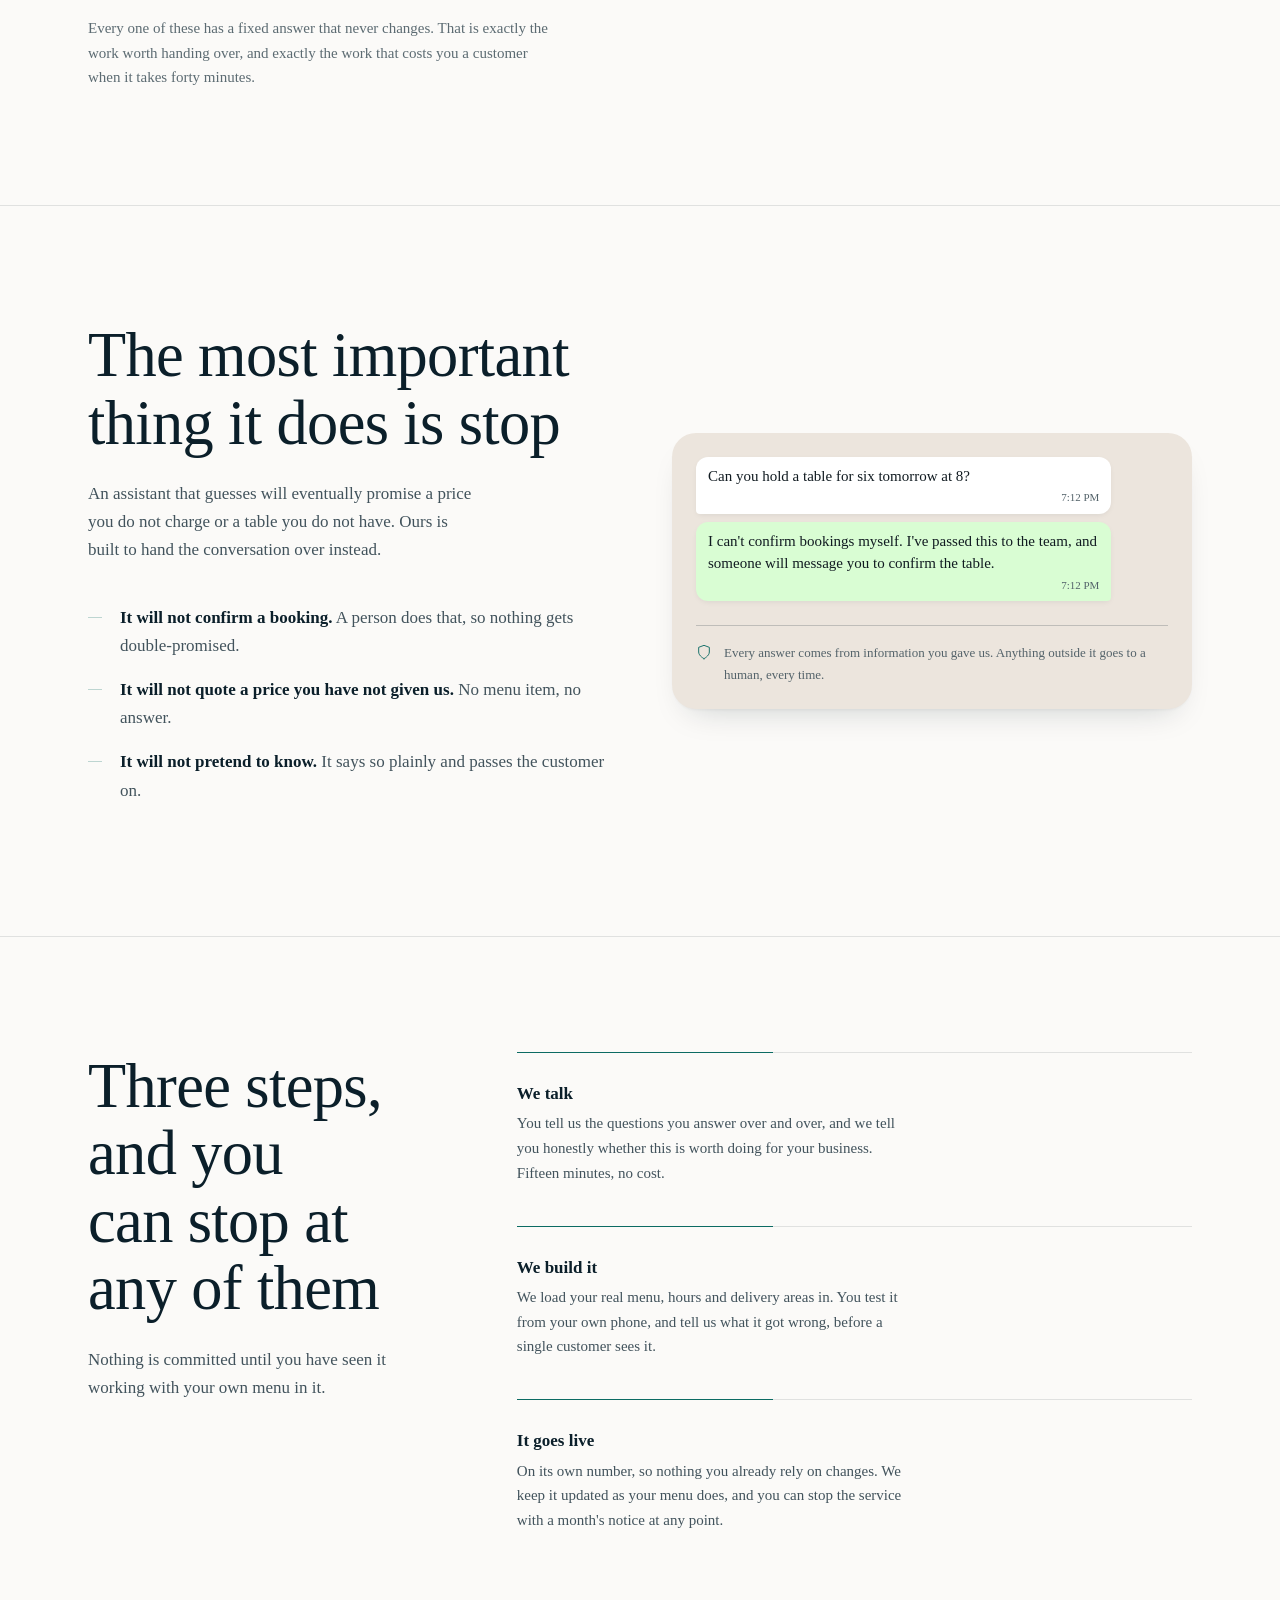
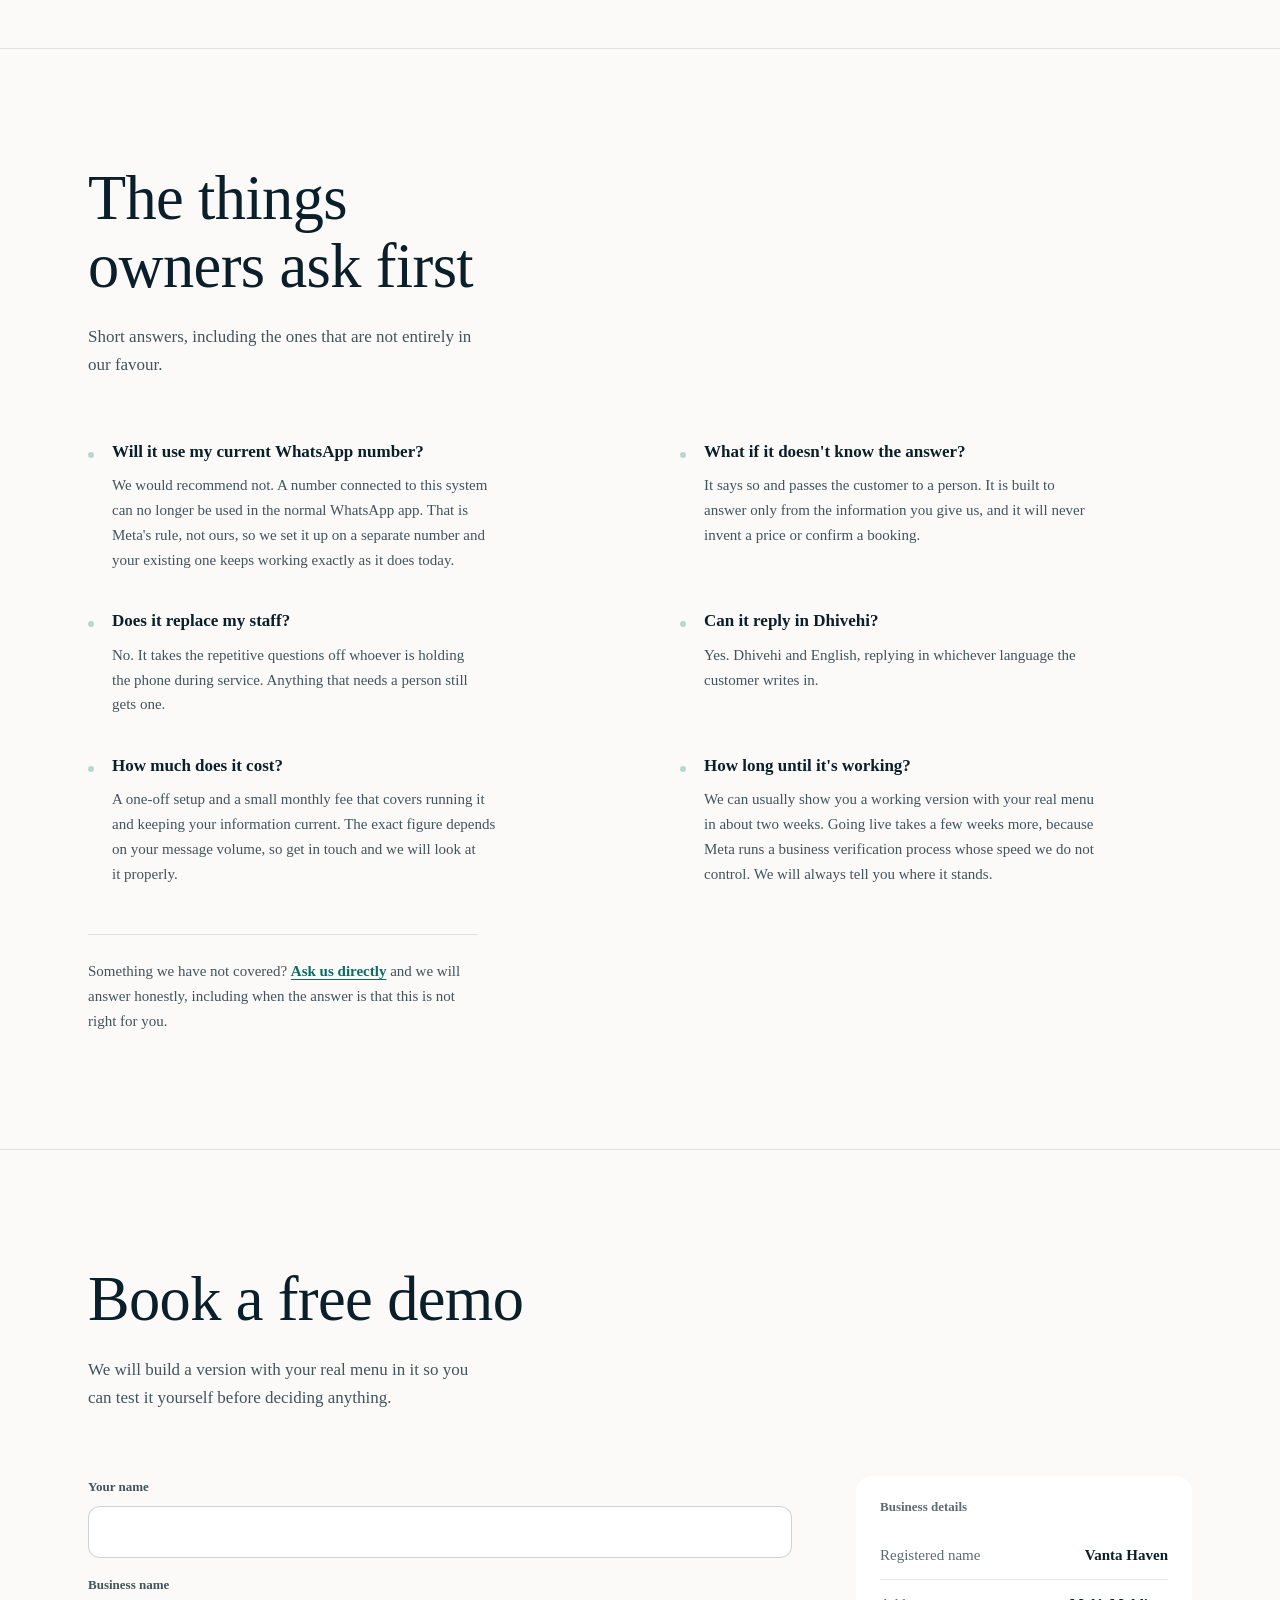
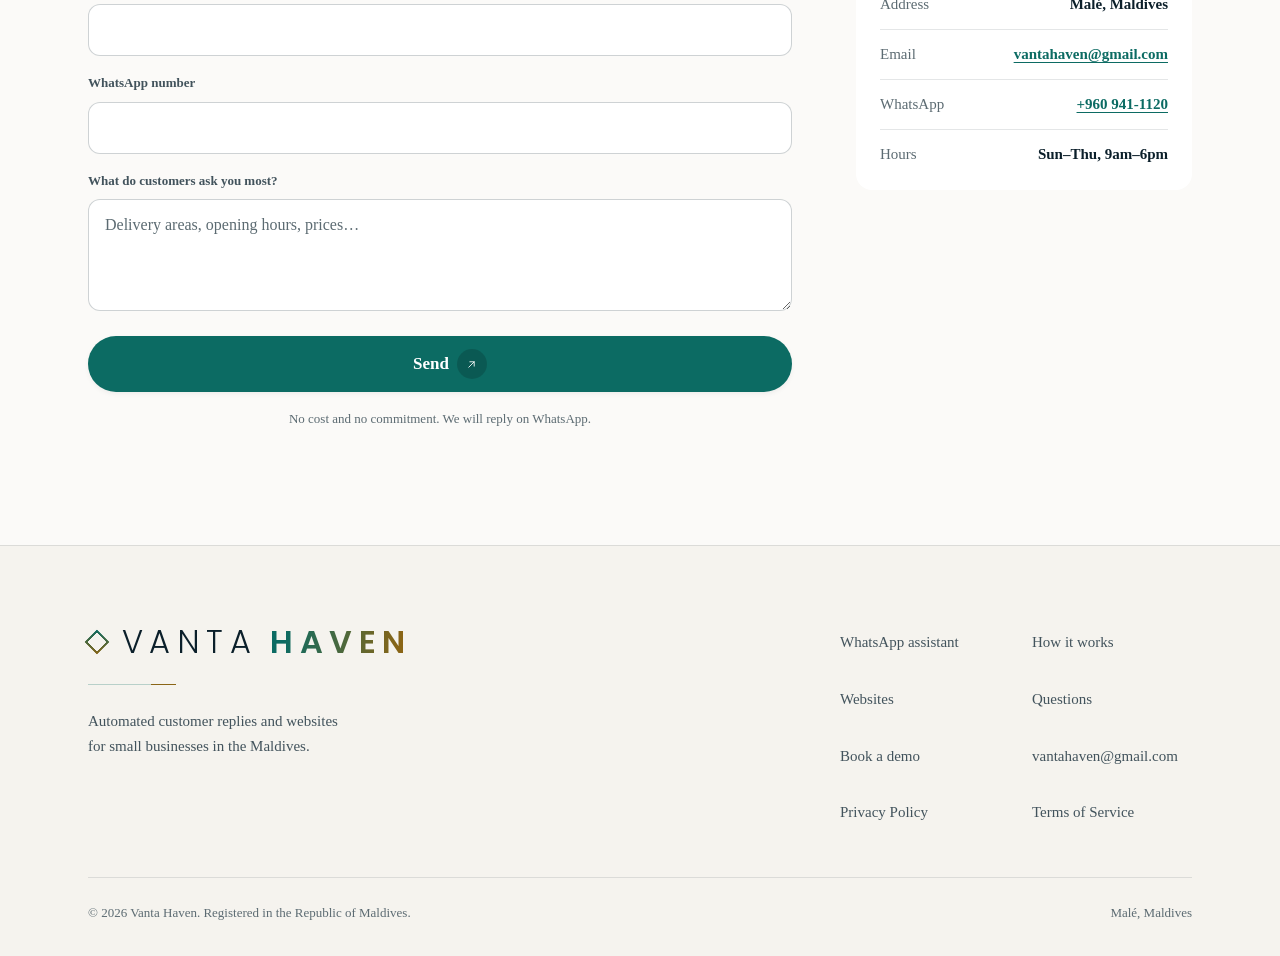
==== commit c53f1701: "brand: A3 wordmark with the animated C3/C4 lock-up A3 becomes the logo: hollow diamond carrying the " ====
--- a/index.html
+++ b/index.html
@@ -123,7 +123,7 @@
 <header class="site-header" data-stuck="false">
   <div class="wrap">
     <nav class="nav" aria-label="Primary">
-      <a class="wordmark" href="index.html">Vanta <em>Haven</em></a>
+      <a class="wordmark" data-logo-responsive aria-label="Vanta Haven — home" href="index.html"><span class="wordmark__mark" aria-hidden="true"></span><span class="wordmark__v">Vanta</span><span class="wordmark__mono" aria-hidden="true">H</span><span class="wordmark__h">Haven</span></a>
 
       <ul class="nav__links">
         <li><a href="#what-we-do">What we do</a></li>
@@ -560,7 +560,7 @@
   <div class="wrap">
     <div class="footer__top">
       <div class="footer__blurb">
-        <span class="wordmark">Vanta <em>Haven</em></span>
+        <span class="wordmark"><span class="wordmark__mark" aria-hidden="true"></span><span class="wordmark__v">Vanta</span><span class="wordmark__mono" aria-hidden="true">H</span><span class="wordmark__h">Haven</span></span>
         <div class="rule"></div>
         <p>Automated customer replies and websites for small businesses in the Maldives.</p>
       </div>
--- a/assets/styles.css
+++ b/assets/styles.css
@@ -243,12 +243,115 @@
 
 /* ---------- wordmark ---------- */
 
+/* Poppins, self-hosted and subset to the six glyphs the wordmark uses
+   (V A N T H E, both cases). 1.1 KB per weight. Self-hosted on purpose:
+   _headers sets font-src 'self' and style-src 'self', so a Google Fonts
+   link would be BLOCKED and fall back to system-ui with no error anywhere —
+   and the README's "no third-party requests at runtime" still holds. */
+@font-face{
+  font-family:'Poppins';font-style:normal;font-weight:300;font-display:swap;
+  src:url('fonts/poppins-300.woff2') format('woff2');
+}
+@font-face{
+  font-family:'Poppins';font-style:normal;font-weight:600;font-display:swap;
+  src:url('fonts/poppins-600.woff2') format('woff2');
+}
+
+/* A3 — the standard logo. Hollow diamond carrying the mint-to-sand ramp on
+   its edge, then VANTA light, then HAVEN with the same ramp filling the
+   letterforms.
+
+   The lock-up degrades in two steps as space runs out:
+     .wordmark            A3  full     ◇ VANTA HAVEN
+     .wordmark.is-mono    C3  monogram ◇ VH
+     .wordmark.is-mark    C4  mark     ◇
+   Both narrower states animate from the one before rather than swapping,
+   so a resize reads as the logo folding up, not as a different logo. */
+
 .wordmark{
-  font-family:var(--disp);font-weight:400;font-size:1.7rem;
-  letter-spacing:-.01em;line-height:1;color:var(--fg);
-  text-decoration:none;white-space:nowrap;display:inline-block;
-}
-.wordmark em{font-style:normal;color:var(--accent)}
+  font-family:'Poppins',var(--sans);
+  font-weight:300;font-size:1.36rem;line-height:1;
+  letter-spacing:.2em;text-transform:uppercase;
+  color:var(--fg);text-decoration:none;white-space:nowrap;
+  display:inline-flex;align-items:center;
+}
+
+/* the diamond: a rotated square, so it stays crisp at any size and needs no
+   SVG. The gradient sits on the BORDER via a mask, which is the only way to
+   ramp an outline in CSS. */
+.wordmark__mark{
+  flex:none;display:inline-block;
+  width:.56em;height:.56em;margin-right:.5em;
+  transform:rotate(45deg);
+  border:.09em solid transparent;
+  background:linear-gradient(135deg,var(--accent),var(--sand)) border-box;
+  -webkit-mask:linear-gradient(#000 0 0) padding-box,linear-gradient(#000 0 0);
+          mask:linear-gradient(#000 0 0) padding-box,linear-gradient(#000 0 0);
+  -webkit-mask-composite:xor;mask-composite:exclude;
+  transition:width .34s cubic-bezier(.4,0,.2,1),height .34s cubic-bezier(.4,0,.2,1),
+             margin .34s cubic-bezier(.4,0,.2,1);
+}
+
+/* "VANTA" — plain, and the part that collapses first */
+.wordmark__v{
+  font-weight:300;
+  display:inline-block;overflow:hidden;
+  max-width:8em;opacity:1;
+  transition:max-width .34s cubic-bezier(.4,0,.2,1),margin .34s cubic-bezier(.4,0,.2,1),opacity .2s ease .06s;
+}
+
+/* "HAVEN" — the gradient. background-clip:text needs a transparent colour,
+   which is why any glow on this has to be filter:drop-shadow and never
+   text-shadow (a text-shadow paints behind the glyphs and shows through). */
+.wordmark__h{
+  font-weight:600;
+  /* letter-spacing alone left VANTAHAVEN reading as a single word */
+  margin-left:.34em;
+  background:linear-gradient(96deg,var(--accent) 10%,var(--sand) 92%);
+  -webkit-background-clip:text;background-clip:text;color:transparent;
+  display:inline-block;overflow:hidden;
+  max-width:8em;opacity:1;
+  transition:max-width .34s cubic-bezier(.4,0,.2,1),margin .34s cubic-bezier(.4,0,.2,1),opacity .2s ease .06s;
+}
+
+/* the monogram's "H" — present in the DOM at all times so the transition has
+   something to animate to; zero-width until the mono state calls for it */
+.wordmark__mono{
+  font-weight:600;
+  margin-left:.08em;
+  background:linear-gradient(96deg,var(--accent) 10%,var(--sand) 92%);
+  -webkit-background-clip:text;background-clip:text;color:transparent;
+  display:inline-block;overflow:hidden;
+  max-width:0;opacity:0;
+  transition:max-width .34s cubic-bezier(.4,0,.2,1),opacity .2s ease;
+}
+
+/* C3 — monogram. VANTA collapses to its V, HAVEN collapses away, the mono H
+   opens. Result: a gradient VH beside the mark. */
+.wordmark.is-mono .wordmark__v{max-width:.86em;}
+.wordmark.is-mono .wordmark__h{max-width:0;opacity:0;margin-left:0;}
+.wordmark.is-mono .wordmark__mono{max-width:1.2em;opacity:1;}
+
+/* C4 — mark alone. Everything but the diamond folds away and the diamond
+   grows to hold the same optical weight. */
+.wordmark.is-mark .wordmark__v,
+.wordmark.is-mark .wordmark__h,
+.wordmark.is-mark .wordmark__mono{max-width:0;opacity:0;margin-left:0;}
+.wordmark.is-mark .wordmark__mark{width:.86em;height:.86em;margin-right:0;}
+
+/* Motion is decoration here — the states must still be reachable without it */
+@media (prefers-reduced-motion:reduce){
+  .wordmark__mark,.wordmark__v,.wordmark__h,.wordmark__mono{transition:none;}
+}
+
+/* Light ground: the ramp darkens to hold contrast on white. Print gets the
+   same treatment — a mint-to-sand ramp on paper is close to invisible. */
+@media print{
+  .wordmark__h,.wordmark__mono{
+    background:none;-webkit-text-fill-color:#0B1817;color:#0B1817;
+  }
+  .wordmark__mark{background:none;border-color:#0B1817;}
+}
 
 .rule{height:1px;width:88px;background:var(--accent-line);position:relative;margin-block:var(--s5)}
 .rule::after{content:"";position:absolute;right:0;top:0;height:1px;width:28%;background:var(--sand)}
